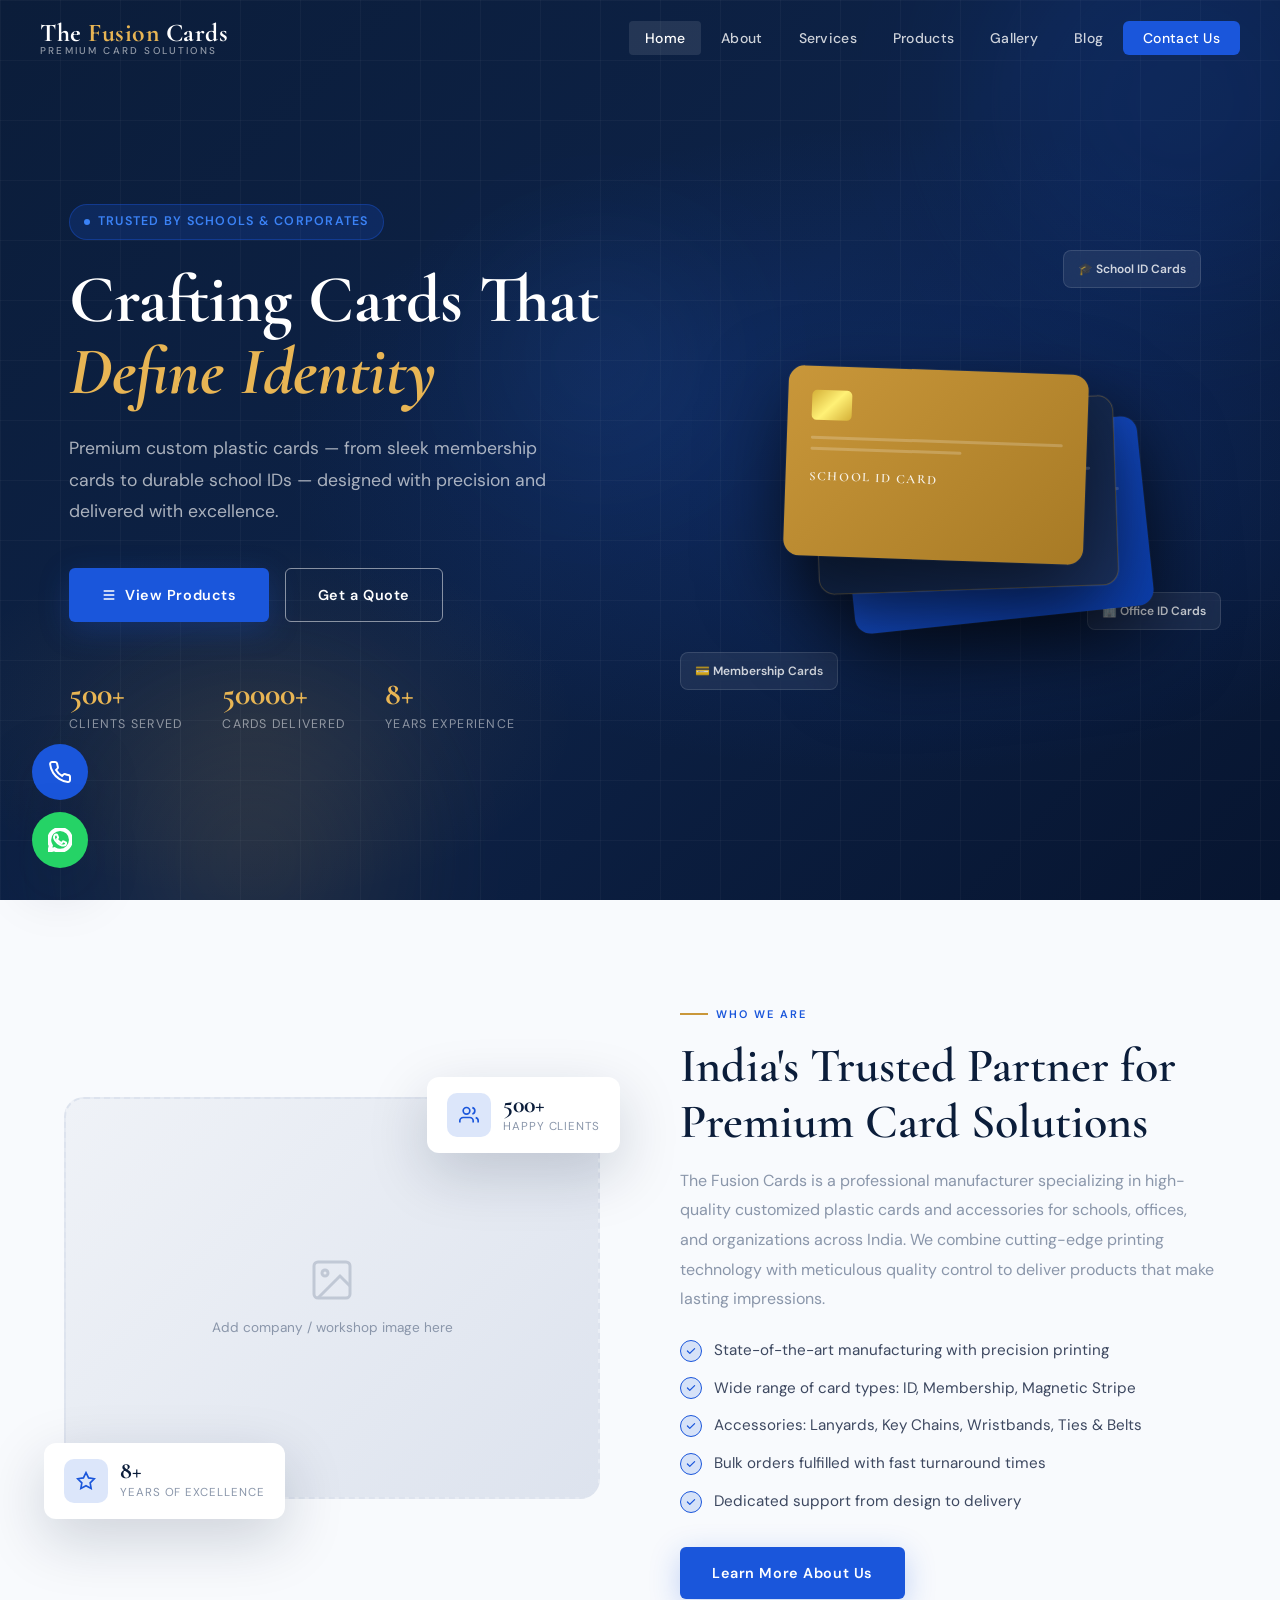
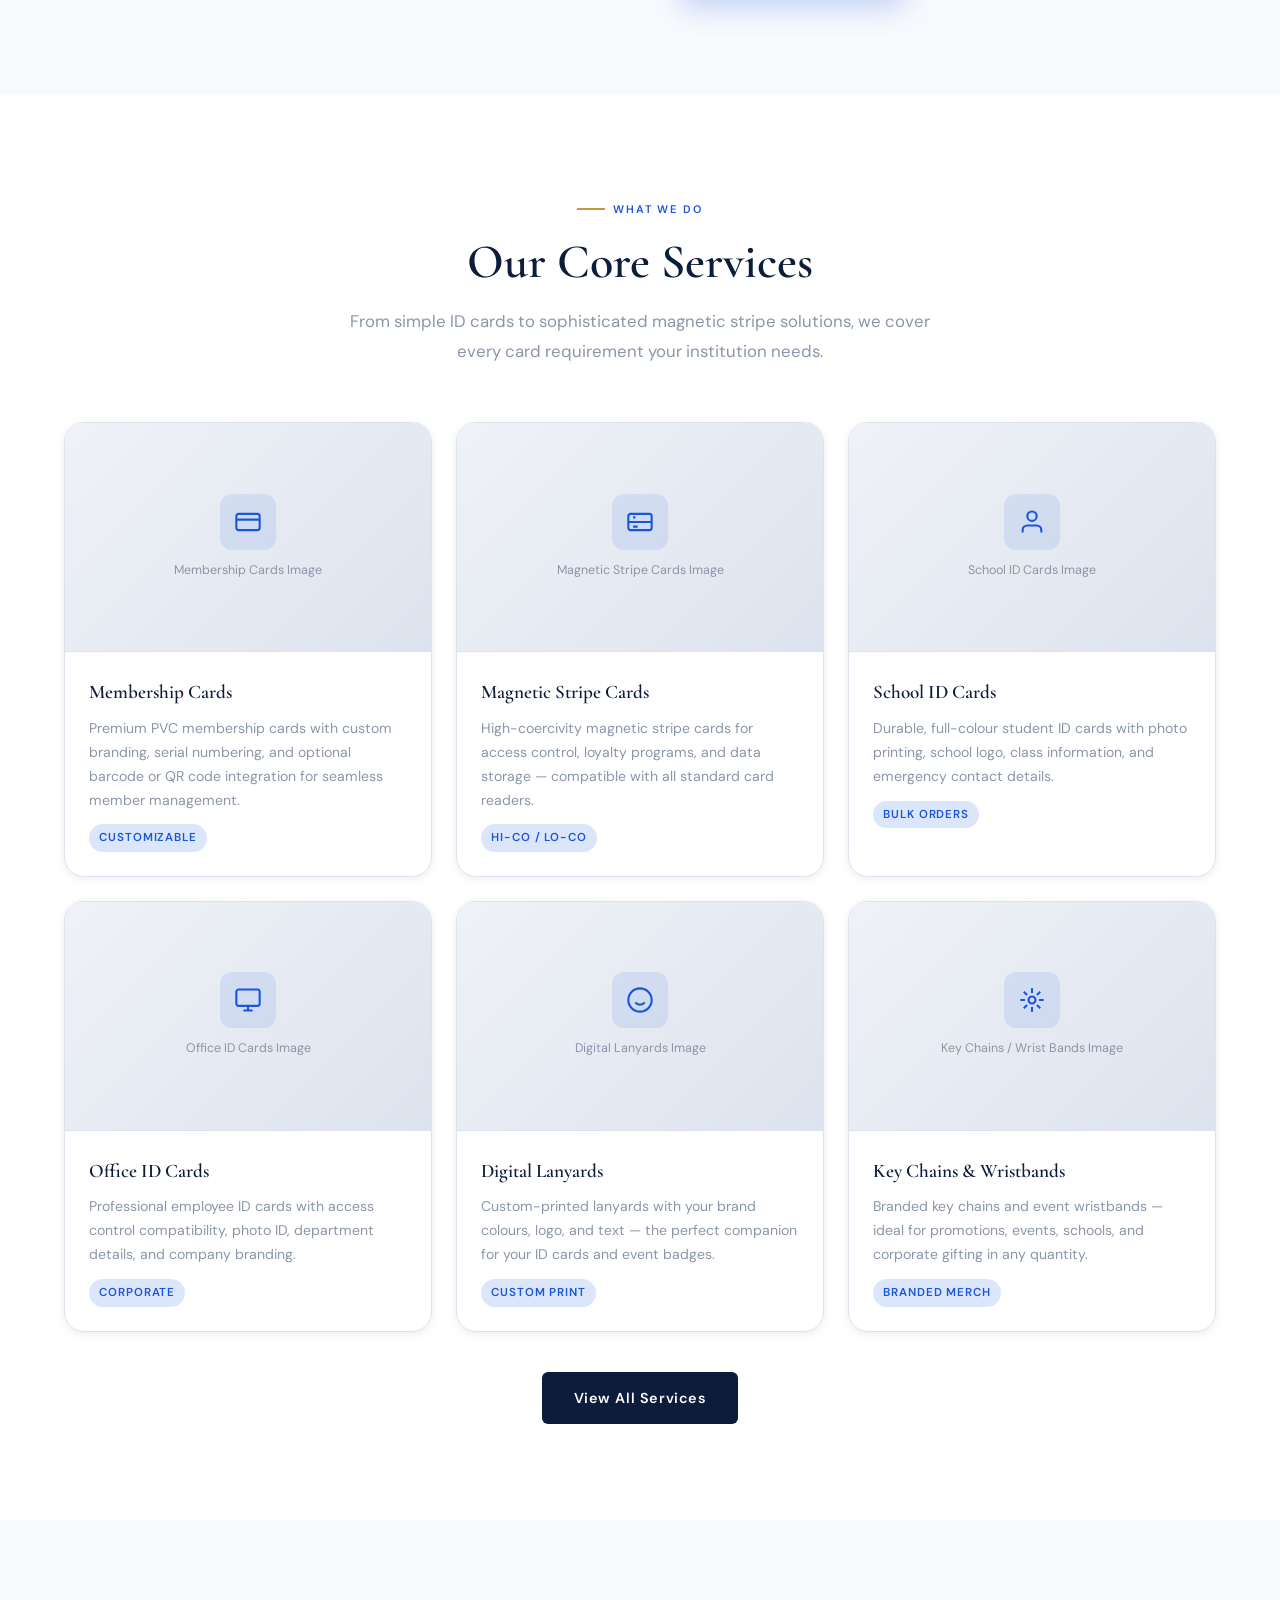
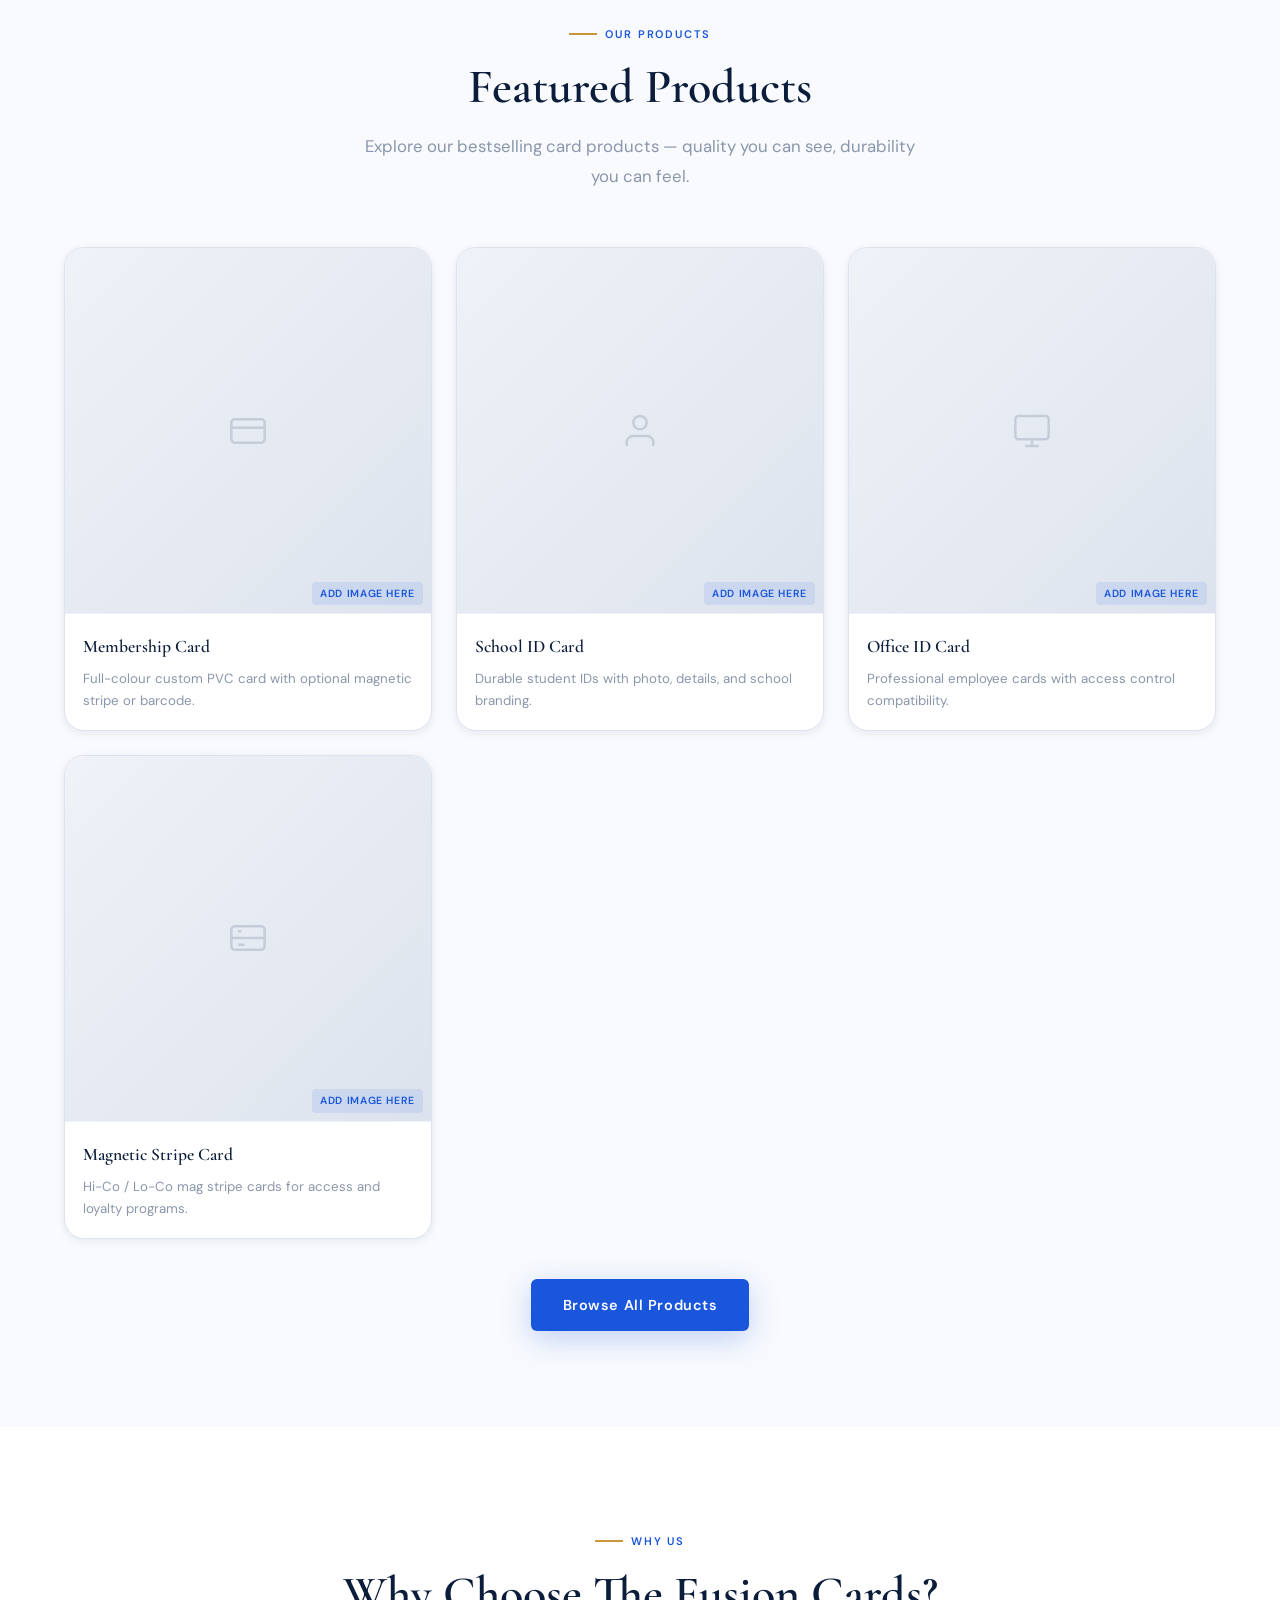
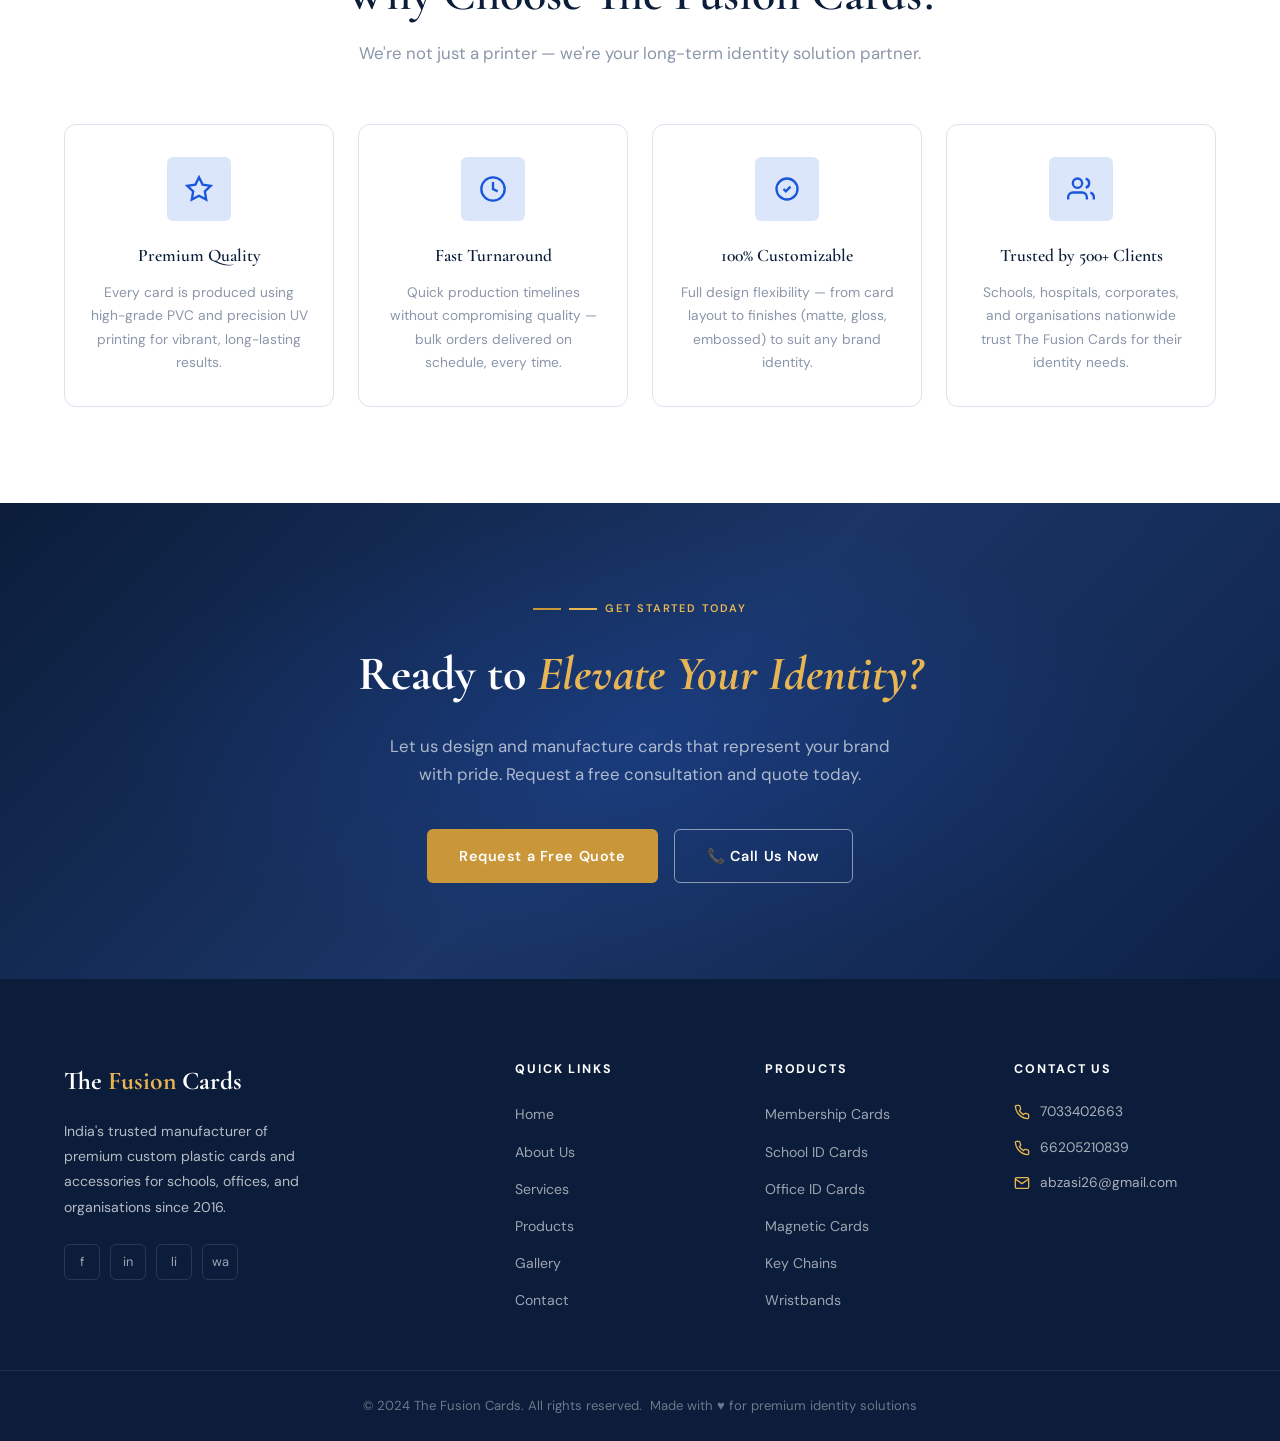
==== Index.html @ c6d1c719 "first commit" ====
<!DOCTYPE html>
<html lang="en">
<head>
  <meta charset="UTF-8" />
  <meta name="viewport" content="width=device-width, initial-scale=1.0" />
  <meta name="description" content="The Fusion Cards — Professional manufacturer of customized plastic cards including Membership Cards, ID Cards, Magnetic Stripe Cards, and more for schools, offices, and organizations." />
  <meta name="keywords" content="Plastic Card Manufacturer, ID Cards, Membership Cards, School ID Cards, Office ID Cards, Magnetic Stripe Cards, Custom Cards" />
  <title>The Fusion Cards | Premium Plastic Card Manufacturer</title>
  <link rel="stylesheet" href="style.css" />
</head>
<body>

  <!-- ── Navigation ── -->
  <nav class="navbar">
    <div class="nav-inner">
      <a href="index.html" class="nav-logo">
        <span class="logo-main">The <span>Fusion</span> Cards</span>
        <span class="logo-sub">Premium Card Solutions</span>
      </a>
      <ul class="nav-links">
        <li><a href="index.html" class="active">Home</a></li>
        <li><a href="about.html">About</a></li>
        <li><a href="services.html">Services</a></li>
        <li><a href="products.html">Products</a></li>
        <li><a href="gallery.html">Gallery</a></li>
        <li><a href="blog.html">Blog</a></li>
        <li><a href="contact.html" class="nav-cta">Contact Us</a></li>
      </ul>
      <button class="hamburger" aria-label="Toggle menu">
        <span></span><span></span><span></span>
      </button>
    </div>
  </nav>

  <!-- Mobile Menu -->
  <div class="mobile-menu">
    <a href="index.html">Home</a>
    <a href="about.html">About Us</a>
    <a href="services.html">Services</a>
    <a href="products.html">Products</a>
    <a href="gallery.html">Gallery</a>
    <a href="blog.html">Blog</a>
    <a href="contact.html" class="btn btn-primary mobile-cta">Contact Us</a>
  </div>

  <!-- ── Hero ── -->
  <section class="hero">
    <div class="hero-bg"></div>
    <div class="hero-grid"></div>
    <div class="hero-shape hero-shape-1"></div>
    <div class="hero-shape hero-shape-2"></div>
    <div class="hero-shape hero-shape-3"></div>

    <div class="hero-content">
      <div class="hero-text">
        <div class="hero-badge">Trusted by Schools & Corporates</div>
        <h1 class="hero-title">
          Crafting Cards That<br>
          <span class="highlight">Define Identity</span>
        </h1>
        <p class="hero-tagline">
          Premium custom plastic cards — from sleek membership cards to durable school IDs — designed with precision and delivered with excellence.
        </p>
        <div class="hero-actions">
          <a href="products.html" class="btn btn-primary">
            <svg width="16" height="16" fill="none" stroke="currentColor" stroke-width="2" viewBox="0 0 24 24"><path d="M4 6h16M4 12h16M4 18h16"/></svg>
            View Products
          </a>
          <a href="contact.html" class="btn btn-outline">Get a Quote</a>
        </div>
        <div class="hero-stats">
          <div class="hero-stat">
            <div class="stat-num"><span data-count="500" data-suffix="+">500+</span></div>
            <div class="stat-label">Clients Served</div>
          </div>
          <div class="hero-stat">
            <div class="stat-num"><span data-count="50000" data-suffix="+">50000+</span></div>
            <div class="stat-label">Cards Delivered</div>
          </div>
          <div class="hero-stat">
            <div class="stat-num"><span data-count="8" data-suffix="+">8+</span></div>
            <div class="stat-label">Years Experience</div>
          </div>
        </div>
      </div>

      <!-- Hero Visual -->
      <div class="hero-visual">
        <div class="card-stack">
          <div class="mock-card mock-card-1">
            <div class="card-chip"></div>
            <div class="card-stripe"></div>
            <div class="card-stripe short"></div>
            <div class="card-name">The Fusion Cards</div>
          </div>
          <div class="mock-card mock-card-2">
            <div class="card-chip"></div>
            <div class="card-stripe"></div>
            <div class="card-stripe short"></div>
            <div class="card-name">Premium Member</div>
          </div>
          <div class="mock-card mock-card-3">
            <div class="card-chip"></div>
            <div class="card-stripe"></div>
            <div class="card-stripe short"></div>
            <div class="card-name">School ID Card</div>
          </div>
        </div>
        <div class="hero-tag hero-tag-1">🎓 School ID Cards</div>
        <div class="hero-tag hero-tag-2">🏢 Office ID Cards</div>
        <div class="hero-tag hero-tag-3">💳 Membership Cards</div>
      </div>
    </div>
  </section>

  <!-- ── About Preview ── -->
  <section class="section about-preview">
    <div class="container">
      <div class="about-preview-grid">
        <div class="about-image-wrap">
          <!-- Replace the div below with an <img> tag when ready -->
          <div class="img-placeholder">
            <svg width="48" height="48" fill="none" stroke="currentColor" stroke-width="1.5" viewBox="0 0 24 24"><rect x="3" y="3" width="18" height="18" rx="2"/><circle cx="8.5" cy="8.5" r="1.5"/><path d="M21 15l-5-5L5 21"/></svg>
            <span>Add company / workshop image here</span>
          </div>
          <div class="about-float-card float-card-1">
            <div class="fc-icon">
              <svg width="20" height="20" fill="none" stroke="currentColor" stroke-width="2" viewBox="0 0 24 24"><path d="M12 2l3.09 6.26L22 9.27l-5 4.87 1.18 6.88L12 17.77l-6.18 3.25L7 14.14 2 9.27l6.91-1.01L12 2z"/></svg>
            </div>
            <div>
              <div class="fc-num">8+</div>
              <div class="fc-label">Years of Excellence</div>
            </div>
          </div>
          <div class="about-float-card float-card-2">
            <div class="fc-icon">
              <svg width="20" height="20" fill="none" stroke="currentColor" stroke-width="2" viewBox="0 0 24 24"><path d="M17 21v-2a4 4 0 00-4-4H5a4 4 0 00-4 4v2"/><circle cx="9" cy="7" r="4"/><path d="M23 21v-2a4 4 0 00-3-3.87M16 3.13a4 4 0 010 7.75"/></svg>
            </div>
            <div>
              <div class="fc-num">500+</div>
              <div class="fc-label">Happy Clients</div>
            </div>
          </div>
        </div>

        <div class="about-text">
          <div class="section-label">Who We Are</div>
          <h2 class="section-title">India's Trusted Partner for<br>Premium Card Solutions</h2>
          <p style="color: var(--text-muted); line-height: 1.85; margin-bottom: 20px;">
            The Fusion Cards is a professional manufacturer specializing in high-quality customized plastic cards and accessories for schools, offices, and organizations across India. We combine cutting-edge printing technology with meticulous quality control to deliver products that make lasting impressions.
          </p>
          <ul class="check-list">
            <li>State-of-the-art manufacturing with precision printing</li>
            <li>Wide range of card types: ID, Membership, Magnetic Stripe</li>
            <li>Accessories: Lanyards, Key Chains, Wristbands, Ties & Belts</li>
            <li>Bulk orders fulfilled with fast turnaround times</li>
            <li>Dedicated support from design to delivery</li>
          </ul>
          <a href="about.html" class="btn btn-primary">Learn More About Us</a>
        </div>
      </div>
    </div>
  </section>

  <!-- ── Services Highlight ── -->
  <section class="section">
    <div class="container">
      <div class="text-center" style="margin-bottom: 0;">
        <div class="section-label">What We Do</div>
        <h2 class="section-title">Our Core Services</h2>
        <p class="section-subtitle">From simple ID cards to sophisticated magnetic stripe solutions, we cover every card requirement your institution needs.</p>
      </div>

      <div class="services-grid">
        <!-- Service 1 -->
        <div class="service-card fade-up">
          <div class="service-card-image">
            <!--
              TO ADD IMAGE: Replace the content inside this div with:
              <img src="your-image.jpg" alt="Membership Cards" style="width:100%; height:100%; object-fit:cover;">
            -->
            <div class="icon-wrap">
              <svg width="28" height="28" fill="none" stroke="currentColor" stroke-width="1.8" viewBox="0 0 24 24"><rect x="2" y="5" width="20" height="14" rx="2"/><path d="M2 10h20"/></svg>
            </div>
            <span>Membership Cards Image</span>
          </div>
          <div class="service-card-body">
            <h3>Membership Cards</h3>
            <p>Premium PVC membership cards with custom branding, serial numbering, and optional barcode or QR code integration for seamless member management.</p>
            <span class="service-tag">Customizable</span>
          </div>
        </div>

        <!-- Service 2 -->
        <div class="service-card fade-up">
          <div class="service-card-image">
            <div class="icon-wrap">
              <svg width="28" height="28" fill="none" stroke="currentColor" stroke-width="1.8" viewBox="0 0 24 24"><rect x="2" y="5" width="20" height="14" rx="2"/><path d="M2 12h20M6 8h2M6 16h4"/></svg>
            </div>
            <span>Magnetic Stripe Cards Image</span>
          </div>
          <div class="service-card-body">
            <h3>Magnetic Stripe Cards</h3>
            <p>High-coercivity magnetic stripe cards for access control, loyalty programs, and data storage — compatible with all standard card readers.</p>
            <span class="service-tag">Hi-Co / Lo-Co</span>
          </div>
        </div>

        <!-- Service 3 -->
        <div class="service-card fade-up">
          <div class="service-card-image">
            <div class="icon-wrap">
              <svg width="28" height="28" fill="none" stroke="currentColor" stroke-width="1.8" viewBox="0 0 24 24"><path d="M20 21v-2a4 4 0 00-4-4H8a4 4 0 00-4 4v2"/><circle cx="12" cy="7" r="4"/></svg>
            </div>
            <span>School ID Cards Image</span>
          </div>
          <div class="service-card-body">
            <h3>School ID Cards</h3>
            <p>Durable, full-colour student ID cards with photo printing, school logo, class information, and emergency contact details.</p>
            <span class="service-tag">Bulk Orders</span>
          </div>
        </div>

        <!-- Service 4 -->
        <div class="service-card fade-up">
          <div class="service-card-image">
            <div class="icon-wrap">
              <svg width="28" height="28" fill="none" stroke="currentColor" stroke-width="1.8" viewBox="0 0 24 24"><rect x="2" y="3" width="20" height="14" rx="2"/><path d="M8 21h8M12 17v4"/></svg>
            </div>
            <span>Office ID Cards Image</span>
          </div>
          <div class="service-card-body">
            <h3>Office ID Cards</h3>
            <p>Professional employee ID cards with access control compatibility, photo ID, department details, and company branding.</p>
            <span class="service-tag">Corporate</span>
          </div>
        </div>

        <!-- Service 5 -->
        <div class="service-card fade-up">
          <div class="service-card-image">
            <div class="icon-wrap">
              <svg width="28" height="28" fill="none" stroke="currentColor" stroke-width="1.8" viewBox="0 0 24 24"><path d="M12 2C6.48 2 2 6.48 2 12s4.48 10 10 10 10-4.48 10-10S17.52 2 12 2zM8 14s1.5 2 4 2 4-2 4-2"/><line x1="9" y1="9" x2="9.01" y2="9"/><line x1="15" y1="9" x2="15.01" y2="9"/></svg>
            </div>
            <span>Digital Lanyards Image</span>
          </div>
          <div class="service-card-body">
            <h3>Digital Lanyards</h3>
            <p>Custom-printed lanyards with your brand colours, logo, and text — the perfect companion for your ID cards and event badges.</p>
            <span class="service-tag">Custom Print</span>
          </div>
        </div>

        <!-- Service 6 -->
        <div class="service-card fade-up">
          <div class="service-card-image">
            <div class="icon-wrap">
              <svg width="28" height="28" fill="none" stroke="currentColor" stroke-width="1.8" viewBox="0 0 24 24"><circle cx="12" cy="12" r="3"/><path d="M12 2v4M12 18v4M4.93 4.93l2.83 2.83M16.24 16.24l2.83 2.83M2 12h4M18 12h4M4.93 19.07l2.83-2.83M16.24 7.76l2.83-2.83"/></svg>
            </div>
            <span>Key Chains / Wrist Bands Image</span>
          </div>
          <div class="service-card-body">
            <h3>Key Chains & Wristbands</h3>
            <p>Branded key chains and event wristbands — ideal for promotions, events, schools, and corporate gifting in any quantity.</p>
            <span class="service-tag">Branded Merch</span>
          </div>
        </div>
      </div>

      <div style="text-align: center; margin-top: 40px;">
        <a href="services.html" class="btn btn-dark">View All Services</a>
      </div>
    </div>
  </section>

  <!-- ── Featured Products ── -->
  <section class="section products-section">
    <div class="container">
      <div class="text-center">
        <div class="section-label">Our Products</div>
        <h2 class="section-title">Featured Products</h2>
        <p class="section-subtitle">Explore our bestselling card products — quality you can see, durability you can feel.</p>
      </div>

      <div class="products-grid">
        <!-- Product 1 -->
        <div class="product-card fade-up">
          <div class="product-card-image">
            <!--
              REPLACE WITH YOUR IMAGE:
              <img src="images/membership-card.jpg" alt="Membership Card" style="width:100%; height:100%; object-fit:cover;">
            -->
            <svg width="40" height="40" fill="none" stroke="currentColor" stroke-width="1.5" viewBox="0 0 24 24" style="opacity:0.35;"><rect x="2" y="5" width="20" height="14" rx="2"/><path d="M2 10h20"/></svg>
          </div>
          <div class="product-card-body">
            <h3>Membership Card</h3>
            <p>Full-colour custom PVC card with optional magnetic stripe or barcode.</p>
          </div>
        </div>

        <!-- Product 2 -->
        <div class="product-card fade-up">
          <div class="product-card-image">
            <svg width="40" height="40" fill="none" stroke="currentColor" stroke-width="1.5" viewBox="0 0 24 24" style="opacity:0.35;"><path d="M20 21v-2a4 4 0 00-4-4H8a4 4 0 00-4 4v2"/><circle cx="12" cy="7" r="4"/></svg>
          </div>
          <div class="product-card-body">
            <h3>School ID Card</h3>
            <p>Durable student IDs with photo, details, and school branding.</p>
          </div>
        </div>

        <!-- Product 3 -->
        <div class="product-card fade-up">
          <div class="product-card-image">
            <svg width="40" height="40" fill="none" stroke="currentColor" stroke-width="1.5" viewBox="0 0 24 24" style="opacity:0.35;"><rect x="2" y="3" width="20" height="14" rx="2"/><path d="M8 21h8M12 17v4"/></svg>
          </div>
          <div class="product-card-body">
            <h3>Office ID Card</h3>
            <p>Professional employee cards with access control compatibility.</p>
          </div>
        </div>

        <!-- Product 4 -->
        <div class="product-card fade-up">
          <div class="product-card-image">
            <svg width="40" height="40" fill="none" stroke="currentColor" stroke-width="1.5" viewBox="0 0 24 24" style="opacity:0.35;"><rect x="2" y="5" width="20" height="14" rx="2"/><path d="M2 12h20M6 8h2M6 16h4"/></svg>
          </div>
          <div class="product-card-body">
            <h3>Magnetic Stripe Card</h3>
            <p>Hi-Co / Lo-Co mag stripe cards for access and loyalty programs.</p>
          </div>
        </div>
      </div>

      <div style="text-align: center; margin-top: 40px;">
        <a href="products.html" class="btn btn-primary">Browse All Products</a>
      </div>
    </div>
  </section>

  <!-- ── Why Choose Us ── -->
  <section class="section">
    <div class="container">
      <div class="text-center">
        <div class="section-label">Why Us</div>
        <h2 class="section-title">Why Choose The Fusion Cards?</h2>
        <p class="section-subtitle">We're not just a printer — we're your long-term identity solution partner.</p>
      </div>

      <div class="why-grid">
        <div class="why-card fade-up">
          <div class="why-icon">
            <svg width="28" height="28" fill="none" stroke="currentColor" stroke-width="2" viewBox="0 0 24 24"><path d="M12 2l3.09 6.26L22 9.27l-5 4.87 1.18 6.88L12 17.77l-6.18 3.25L7 14.14 2 9.27l6.91-1.01L12 2z"/></svg>
          </div>
          <h3>Premium Quality</h3>
          <p>Every card is produced using high-grade PVC and precision UV printing for vibrant, long-lasting results.</p>
        </div>

        <div class="why-card fade-up">
          <div class="why-icon">
            <svg width="28" height="28" fill="none" stroke="currentColor" stroke-width="2" viewBox="0 0 24 24"><circle cx="12" cy="12" r="10"/><polyline points="12 6 12 12 16 14"/></svg>
          </div>
          <h3>Fast Turnaround</h3>
          <p>Quick production timelines without compromising quality — bulk orders delivered on schedule, every time.</p>
        </div>

        <div class="why-card fade-up">
          <div class="why-icon">
            <svg width="28" height="28" fill="none" stroke="currentColor" stroke-width="2" viewBox="0 0 24 24"><path d="M9 12l2 2 4-4m6 2a9 9 0 11-18 0 9 9 0 0118 0z"/></svg>
          </div>
          <h3>100% Customizable</h3>
          <p>Full design flexibility — from card layout to finishes (matte, gloss, embossed) to suit any brand identity.</p>
        </div>

        <div class="why-card fade-up">
          <div class="why-icon">
            <svg width="28" height="28" fill="none" stroke="currentColor" stroke-width="2" viewBox="0 0 24 24"><path d="M17 21v-2a4 4 0 00-4-4H5a4 4 0 00-4 4v2"/><circle cx="9" cy="7" r="4"/><path d="M23 21v-2a4 4 0 00-3-3.87M16 3.13a4 4 0 010 7.75"/></svg>
          </div>
          <h3>Trusted by 500+ Clients</h3>
          <p>Schools, hospitals, corporates, and organisations nationwide trust The Fusion Cards for their identity needs.</p>
        </div>
      </div>
    </div>
  </section>

  <!-- ── CTA Section ── -->
  <div class="cta-section">
    <div class="container">
      <div class="section-label" style="color: var(--gold-light); margin-bottom: 16px; justify-content: center; display: flex; align-items: center; gap: 8px;">
        <span style="width:28px; height:2px; background: var(--gold-light); display:inline-block;"></span>
        Get Started Today
      </div>
      <h2>Ready to <span>Elevate Your Identity?</span></h2>
      <p>Let us design and manufacture cards that represent your brand with pride. Request a free consultation and quote today.</p>
      <div class="cta-actions">
        <a href="contact.html" class="btn btn-gold">Request a Free Quote</a>
        <a href="tel:7033402663" class="btn btn-outline">📞 Call Us Now</a>
      </div>
    </div>
  </div>

  <!-- ── Footer ── -->
  <footer class="footer">
    <div class="container">
      <div class="footer-grid">
        <div class="footer-brand">
          <div class="logo-main">The <span>Fusion</span> Cards</div>
          <p>India's trusted manufacturer of premium custom plastic cards and accessories for schools, offices, and organisations since 2016.</p>
          <div class="footer-social">
            <a href="#" title="Facebook" aria-label="Facebook">f</a>
            <a href="#" title="Instagram" aria-label="Instagram">in</a>
            <a href="#" title="LinkedIn" aria-label="LinkedIn">li</a>
            <a href="#" title="WhatsApp" aria-label="WhatsApp">wa</a>
          </div>
        </div>

        <div class="footer-col">
          <h4>Quick Links</h4>
          <ul>
            <li><a href="index.html">Home</a></li>
            <li><a href="about.html">About Us</a></li>
            <li><a href="services.html">Services</a></li>
            <li><a href="products.html">Products</a></li>
            <li><a href="gallery.html">Gallery</a></li>
            <li><a href="contact.html">Contact</a></li>
          </ul>
        </div>

        <div class="footer-col">
          <h4>Products</h4>
          <ul>
            <li><a href="products.html">Membership Cards</a></li>
            <li><a href="products.html">School ID Cards</a></li>
            <li><a href="products.html">Office ID Cards</a></li>
            <li><a href="products.html">Magnetic Cards</a></li>
            <li><a href="products.html">Key Chains</a></li>
            <li><a href="products.html">Wristbands</a></li>
          </ul>
        </div>

        <div class="footer-col">
          <h4>Contact Us</h4>
          <div class="footer-contact-item">
            <svg width="16" height="16" fill="none" stroke="currentColor" stroke-width="2" viewBox="0 0 24 24"><path d="M22 16.92v3a2 2 0 01-2.18 2 19.79 19.79 0 01-8.63-3.07 19.5 19.5 0 01-6-6A19.79 19.79 0 012.12 4.18 2 2 0 014.11 2h3a2 2 0 012 1.72c.127.96.361 1.903.7 2.81a2 2 0 01-.45 2.11L8.09 9.91a16 16 0 006 6l1.27-1.27a2 2 0 012.11-.45c.907.339 1.85.573 2.81.7A2 2 0 0122 16.92z"/></svg>
            <a href="tel:7033402663">7033402663</a>
          </div>
          <div class="footer-contact-item">
            <svg width="16" height="16" fill="none" stroke="currentColor" stroke-width="2" viewBox="0 0 24 24"><path d="M22 16.92v3a2 2 0 01-2.18 2 19.79 19.79 0 01-8.63-3.07 19.5 19.5 0 01-6-6A19.79 19.79 0 012.12 4.18 2 2 0 014.11 2h3a2 2 0 012 1.72c.127.96.361 1.903.7 2.81a2 2 0 01-.45 2.11L8.09 9.91a16 16 0 006 6l1.27-1.27a2 2 0 012.11-.45c.907.339 1.85.573 2.81.7A2 2 0 0122 16.92z"/></svg>
            <a href="tel:66205210839">66205210839</a>
          </div>
          <div class="footer-contact-item">
            <svg width="16" height="16" fill="none" stroke="currentColor" stroke-width="2" viewBox="0 0 24 24"><path d="M4 4h16c1.1 0 2 .9 2 2v12c0 1.1-.9 2-2 2H4c-1.1 0-2-.9-2-2V6c0-1.1.9-2 2-2z"/><polyline points="22,6 12,13 2,6"/></svg>
            <a href="mailto:abzasi26@gmail.com">abzasi26@gmail.com</a>
          </div>
        </div>
      </div>
    </div>

    <div class="footer-bottom">
      <div class="container" style="display:flex; justify-content:space-between; align-items:center; flex-wrap:wrap; gap:8px;">
        <span>© 2024 The Fusion Cards. All rights reserved.</span>
        <span>Made with ♥ for premium identity solutions</span>
      </div>
    </div>
  </footer>

  <!-- Scroll to Top -->
  <!-- Floating Buttons -->
  <div class="floating-buttons">
    <a href="tel:7033402663" class="floating-btn call" aria-label="Call us">
      <svg width="24" height="24" fill="none" stroke="currentColor" stroke-width="2" viewBox="0 0 24 24"><path d="M22 16.92v3a2 2 0 01-2.18 2 19.79 19.79 0 01-8.63-3.07 19.5 19.5 0 01-6-6 19.79 19.79 0 01-3.07-8.67A2 2 0 014.11 2h3a2 2 0 012 1.72 12.84 12.84 0 00.7 2.81 2 2 0 01-.45 2.11L8.09 9.91a16 16 0 006 6l1.27-1.27a2 2 0 012.11-.45 12.84 12.84 0 002.81.7A2 2 0 0122 16.92z"/></svg>
      <span class="tooltip">Call Us</span>
    </a>
    <a href="https://wa.me/917033402663" target="_blank" class="floating-btn whatsapp" aria-label="WhatsApp">
      <svg width="24" height="24" fill="none" stroke="currentColor" stroke-width="2" viewBox="0 0 24 24"><path d="M17.472 14.382c-.297-.149-1.758-.867-2.03-.967-.273-.099-.471-.148-.67.15-.197.297-.767.966-.94 1.164-.173.199-.347.223-.644.075-.297-.15-1.255-.463-2.39-1.475-.883-.788-1.48-1.761-1.653-2.059-.173-.297-.018-.458.13-.606.134-.133.298-.347.446-.52.149-.174.198-.298.298-.497.099-.198.05-.371-.025-.52-.075-.149-.669-1.612-.916-2.207-.242-.579-.487-.5-.669-.51-.173-.008-.371-.01-.57-.01-.198 0-.52.074-.792.372-.272.297-1.04 1.016-1.04 2.479 0 1.462 1.065 2.875 1.213 3.074.149.198 2.096 3.2 5.077 4.487.709.306 1.262.489 1.694.625.712.227 1.36.195 1.871.118.571-.085 1.758-.719 2.006-1.413.248-.694.248-1.289.173-1.413-.074-.124-.272-.198-.57-.347m-5.421 7.403h-.004a9.87 9.87 0 01-5.031-1.378l-.361-.214-3.741.982.998-3.648-.235-.374a9.86 9.86 0 01-1.51-5.26c.001-5.45 4.436-9.884 9.888-9.884 2.64 0 5.122 1.03 6.988 2.898a9.825 9.825 0 012.893 6.994c-.003 5.45-4.437 9.884-9.885 9.884m8.413-18.297A11.815 11.815 0 0012.05 0C5.495 0 .16 5.335.157 11.892c0 2.096.547 4.142 1.588 5.945L.057 24l6.305-1.654a11.882 11.882 0 005.683 1.448h.005c6.554 0 11.89-5.335 11.893-11.893a11.821 11.821 0 00-3.48-8.413z"/></svg>
      <span class="tooltip">WhatsApp</span>
    </a>
  </div>

  <button class="scroll-top" aria-label="Scroll to top">
    <svg width="18" height="18" fill="none" stroke="currentColor" stroke-width="2.5" viewBox="0 0 24 24"><polyline points="18 15 12 9 6 15"/></svg>
  </button>

  <script src="script.js"></script>
</body>
</html>
---- style.css ----
/* ============================================================
   THE FUSION CARDS — Main Stylesheet
   Author: Generated for The Fusion Cards
   Description: Premium plastic card manufacturer website
   ============================================================ */

/* ── Google Fonts Import ── */
@import url('https://fonts.googleapis.com/css2?family=Cormorant+Garamond:wght@400;500;600;700&family=DM+Sans:wght@300;400;500;600&display=swap');

/* ── CSS Variables ── */
:root {
  --navy:        #0B1D3A;
  --navy-light:  #142850;
  --blue:        #1A56DB;
  --blue-light:  #3B82F6;
  --blue-glow:   rgba(26, 86, 219, 0.15);
  --gold:        #C9973A;
  --gold-light:  #E8B554;
  --white:       #FFFFFF;
  --off-white:   #F8FAFD;
  --gray-100:    #EFF2F7;
  --gray-200:    #DDE3EE;
  --gray-500:    #8A96AA;
  --gray-700:    #3D4860;
  --text-dark:   #0B1D3A;
  --text-body:   #3D4860;
  --text-muted:  #8A96AA;

  --font-display: 'Cormorant Garamond', Georgia, serif;
  --font-body:    'DM Sans', sans-serif;

  --shadow-sm:  0 2px 8px rgba(11,29,58,0.08);
  --shadow-md:  0 8px 30px rgba(11,29,58,0.12);
  --shadow-lg:  0 20px 60px rgba(11,29,58,0.18);
  --shadow-blue: 0 8px 30px rgba(26,86,219,0.25);

  --radius-sm:  6px;
  --radius-md:  12px;
  --radius-lg:  20px;
  --radius-xl:  32px;

  --transition: all 0.3s cubic-bezier(0.4, 0, 0.2, 1);
  --max-w:      1200px;
}

/* ── Reset & Base ── */
*, *::before, *::after { box-sizing: border-box; margin: 0; padding: 0; }

html { scroll-behavior: smooth; font-size: 16px; }

body {
  font-family: var(--font-body);
  color: var(--text-body);
  background: var(--white);
  line-height: 1.7;
  -webkit-font-smoothing: antialiased;
}

img { max-width: 100%; height: auto; display: block; }
a  { text-decoration: none; color: inherit; }
ul { list-style: none; }

/* ── Utilities ── */
.container {
  max-width: var(--max-w);
  margin: 0 auto;
  padding: 0 24px;
}

.section { padding: 96px 0; }
.section-sm { padding: 64px 0; }

.section-label {
  display: inline-flex;
  align-items: center;
  gap: 8px;
  font-family: var(--font-body);
  font-size: 11px;
  font-weight: 600;
  letter-spacing: 0.18em;
  text-transform: uppercase;
  color: var(--blue);
  margin-bottom: 16px;
}
.section-label::before {
  content: '';
  width: 28px; height: 2px;
  background: var(--gold);
  display: inline-block;
}

.section-title {
  font-family: var(--font-display);
  font-size: clamp(2rem, 4vw, 3rem);
  font-weight: 600;
  color: var(--navy);
  line-height: 1.15;
  margin-bottom: 16px;
}

.section-subtitle {
  font-size: 1.05rem;
  color: var(--text-muted);
  max-width: 580px;
  line-height: 1.8;
}

.text-center { text-align: center; }
.text-center .section-subtitle { margin: 0 auto; }
.text-center .section-label { justify-content: center; }

/* ── Buttons ── */
.btn {
  display: inline-flex;
  align-items: center;
  gap: 8px;
  padding: 14px 32px;
  border-radius: 6px;
  font-family: var(--font-body);
  font-size: 0.9rem;
  font-weight: 600;
  letter-spacing: 0.04em;
  cursor: pointer;
  border: none;
  transition: var(--transition);
  text-decoration: none;
}

.btn-primary {
  background: var(--blue);
  color: var(--white);
  box-shadow: var(--shadow-blue);
}
.btn-primary:hover {
  background: #1447B5;
  transform: translateY(-2px);
  box-shadow: 0 12px 40px rgba(26,86,219,0.35);
}

.btn-outline {
  background: transparent;
  color: var(--white);
  border: 1.5px solid rgba(255,255,255,0.5);
}
.btn-outline:hover {
  background: rgba(255,255,255,0.1);
  border-color: var(--white);
  transform: translateY(-2px);
}

.btn-dark {
  background: var(--navy);
  color: var(--white);
}
.btn-dark:hover {
  background: var(--navy-light);
  transform: translateY(-2px);
}

.btn-gold {
  background: var(--gold);
  color: var(--white);
}
.btn-gold:hover {
  background: #B8832A;
  transform: translateY(-2px);
}

/* ── Navigation ── */
.navbar {
  position: fixed;
  top: 0; left: 0; right: 0;
  z-index: 1000;
  padding: 0 24px;
  transition: var(--transition);
}

.navbar.scrolled {
  background: rgba(11, 29, 58, 0.97);
  backdrop-filter: blur(12px);
  box-shadow: 0 2px 20px rgba(0,0,0,0.3);
  padding: 0 24px;
}

.nav-inner {
  max-width: var(--max-w);
  margin: 0 auto;
  display: flex;
  align-items: center;
  justify-content: space-between;
  height: 76px;
}

.nav-logo {
  display: flex;
  flex-direction: column;
  line-height: 1;
}
.nav-logo .logo-main {
  font-family: var(--font-display);
  font-size: 1.6rem;
  font-weight: 700;
  color: var(--white);
  letter-spacing: 0.02em;
}
.nav-logo .logo-main span { color: var(--gold-light); }
.nav-logo .logo-sub {
  font-size: 0.62rem;
  letter-spacing: 0.22em;
  text-transform: uppercase;
  color: rgba(255,255,255,0.55);
  font-weight: 500;
}

.nav-links {
  display: flex;
  align-items: center;
  gap: 4px;
}

.nav-links a {
  padding: 8px 16px;
  font-size: 0.875rem;
  font-weight: 500;
  color: rgba(255,255,255,0.8);
  border-radius: 4px;
  transition: var(--transition);
  letter-spacing: 0.02em;
}
.nav-links a:hover,
.nav-links a.active {
  color: var(--white);
  background: rgba(255,255,255,0.1);
}

.nav-cta {
  background: var(--blue) !important;
  color: var(--white) !important;
  padding: 8px 20px !important;
  border-radius: 6px !important;
}
.nav-cta:hover {
  background: #1447B5 !important;
}

/* Hamburger */
.hamburger {
  display: none;
  flex-direction: column;
  gap: 5px;
  cursor: pointer;
  padding: 8px;
  background: none;
  border: none;
}
.hamburger span {
  display: block;
  width: 24px; height: 2px;
  background: var(--white);
  border-radius: 2px;
  transition: var(--transition);
}
.hamburger.open span:nth-child(1) { transform: translateY(7px) rotate(45deg); }
.hamburger.open span:nth-child(2) { opacity: 0; }
.hamburger.open span:nth-child(3) { transform: translateY(-7px) rotate(-45deg); }

/* Mobile Menu */
.mobile-menu {
  display: none;
  position: fixed;
  top: 76px; left: 0; right: 0; bottom: 0;
  background: var(--navy);
  z-index: 999;
  padding: 32px 24px;
  overflow-y: auto;
}
.mobile-menu.open { display: block; }
.mobile-menu a {
  display: block;
  padding: 16px 0;
  font-size: 1.2rem;
  font-weight: 500;
  color: rgba(255,255,255,0.85);
  border-bottom: 1px solid rgba(255,255,255,0.08);
  transition: var(--transition);
}
.mobile-menu a:hover { color: var(--gold-light); padding-left: 8px; }
.mobile-menu .mobile-cta {
  margin-top: 24px;
  display: block;
}

/* ── Hero Section ── */
.hero {
  position: relative;
  min-height: 100vh;
  display: flex;
  align-items: center;
  background: var(--navy);
  overflow: hidden;
}

.hero-bg {
  position: absolute;
  inset: 0;
  background:
    radial-gradient(ellipse 80% 60% at 70% 50%, rgba(26,86,219,0.2) 0%, transparent 60%),
    radial-gradient(ellipse 50% 40% at 20% 80%, rgba(201,151,58,0.1) 0%, transparent 50%),
    linear-gradient(135deg, #0B1D3A 0%, #0D2247 50%, #071530 100%);
}

/* Animated grid lines */
.hero-grid {
  position: absolute;
  inset: 0;
  background-image:
    linear-gradient(rgba(255,255,255,0.03) 1px, transparent 1px),
    linear-gradient(90deg, rgba(255,255,255,0.03) 1px, transparent 1px);
  background-size: 60px 60px;
}

/* Floating shapes */
.hero-shape {
  position: absolute;
  border-radius: 50%;
  filter: blur(80px);
  opacity: 0.15;
  animation: float 8s ease-in-out infinite;
}
.hero-shape-1 {
  width: 400px; height: 400px;
  background: var(--blue);
  top: -100px; right: -100px;
  animation-delay: 0s;
}
.hero-shape-2 {
  width: 250px; height: 250px;
  background: var(--gold);
  bottom: -80px; left: 10%;
  animation-delay: 3s;
}
.hero-shape-3 {
  width: 180px; height: 180px;
  background: var(--blue-light);
  top: 30%; left: 40%;
  animation-delay: 5s;
}

@keyframes float {
  0%, 100% { transform: translateY(0) scale(1); }
  50%       { transform: translateY(-30px) scale(1.05); }
}

.hero-content {
  position: relative;
  z-index: 2;
  max-width: var(--max-w);
  margin: 0 auto;
  padding: 120px 24px 80px;
  display: grid;
  grid-template-columns: 1fr 1fr;
  gap: 80px;
  align-items: center;
}

.hero-badge {
  display: inline-flex;
  align-items: center;
  gap: 8px;
  background: rgba(26,86,219,0.2);
  border: 1px solid rgba(26,86,219,0.4);
  color: var(--blue-light);
  padding: 6px 14px;
  border-radius: 100px;
  font-size: 0.78rem;
  font-weight: 600;
  letter-spacing: 0.1em;
  text-transform: uppercase;
  margin-bottom: 24px;
}
.hero-badge::before {
  content: '';
  width: 6px; height: 6px;
  background: var(--blue-light);
  border-radius: 50%;
  animation: pulse 2s ease-in-out infinite;
}
@keyframes pulse {
  0%, 100% { opacity: 1; transform: scale(1); }
  50%       { opacity: 0.5; transform: scale(1.4); }
}

.hero-title {
  font-family: var(--font-display);
  font-size: clamp(2.8rem, 5.5vw, 4.2rem);
  font-weight: 700;
  color: var(--white);
  line-height: 1.08;
  margin-bottom: 24px;
}
.hero-title .highlight {
  color: var(--gold-light);
  font-style: italic;
}

.hero-tagline {
  font-size: 1.1rem;
  color: rgba(255,255,255,0.65);
  line-height: 1.8;
  margin-bottom: 40px;
  max-width: 500px;
}

.hero-actions {
  display: flex;
  gap: 16px;
  flex-wrap: wrap;
  margin-bottom: 56px;
}

.hero-stats {
  display: flex;
  gap: 40px;
}
.hero-stat {}
.hero-stat .stat-num {
  font-family: var(--font-display);
  font-size: 2rem;
  font-weight: 700;
  color: var(--white);
  line-height: 1;
}
.hero-stat .stat-num span { color: var(--gold-light); }
.hero-stat .stat-label {
  font-size: 0.78rem;
  color: rgba(255,255,255,0.5);
  text-transform: uppercase;
  letter-spacing: 0.1em;
  margin-top: 4px;
}

/* Hero Visual - Card Mockup */
.hero-visual {
  position: relative;
  display: flex;
  align-items: center;
  justify-content: center;
  height: 480px;
}

.card-stack {
  position: relative;
  width: 320px;
  height: 200px;
}

.mock-card {
  position: absolute;
  width: 300px;
  height: 190px;
  border-radius: 16px;
  padding: 24px;
  box-shadow: 0 30px 80px rgba(0,0,0,0.5), 0 0 0 1px rgba(255,255,255,0.05);
  transition: transform 0.6s cubic-bezier(0.4, 0, 0.2, 1);
}
.mock-card-1 {
  background: linear-gradient(135deg, #1A56DB, #0D40B0);
  top: 60px; left: 60px;
  transform: rotate(-6deg);
  z-index: 1;
}
.mock-card-2 {
  background: linear-gradient(135deg, #0B1D3A, #1A2F5A);
  top: 30px; left: 30px;
  transform: rotate(-2deg);
  z-index: 2;
  border: 1px solid rgba(201,151,58,0.3);
}
.mock-card-3 {
  background: linear-gradient(135deg, #C9973A, #A77A25);
  top: 0; left: 0;
  transform: rotate(2deg);
  z-index: 3;
}
.hero-visual:hover .mock-card-1 { transform: rotate(-10deg) translate(-20px, 20px); }
.hero-visual:hover .mock-card-2 { transform: rotate(-4deg) translate(-5px, 5px); }
.hero-visual:hover .mock-card-3 { transform: rotate(4deg) translate(5px, -5px); }

.card-chip {
  width: 40px; height: 30px;
  background: linear-gradient(135deg, #D4AF37, #FFF176, #D4AF37);
  border-radius: 5px;
  margin-bottom: 16px;
}
.card-stripe {
  height: 3px;
  background: rgba(255,255,255,0.2);
  border-radius: 2px;
  margin-bottom: 8px;
}
.card-stripe.short { width: 60%; }
.card-name {
  font-family: var(--font-display);
  font-size: 0.8rem;
  font-weight: 600;
  color: rgba(255,255,255,0.9);
  letter-spacing: 0.12em;
  text-transform: uppercase;
  margin-top: 16px;
}

/* Floating tags around hero visual */
.hero-tag {
  position: absolute;
  background: rgba(255,255,255,0.07);
  backdrop-filter: blur(12px);
  border: 1px solid rgba(255,255,255,0.12);
  border-radius: 8px;
  padding: 8px 14px;
  font-size: 0.75rem;
  font-weight: 600;
  color: rgba(255,255,255,0.8);
  white-space: nowrap;
  animation: float 6s ease-in-out infinite;
}
.hero-tag-1 { top: 20px; right: 10px; animation-delay: 0s; }
.hero-tag-2 { bottom: 80px; right: -10px; animation-delay: 2s; }
.hero-tag-3 { bottom: 20px; left: 0; animation-delay: 4s; }

/* ── Page Hero (inner pages) ── */
.page-hero {
  background: var(--navy);
  padding: 160px 24px 80px;
  position: relative;
  overflow: hidden;
  text-align: center;
}
.page-hero-bg {
  position: absolute;
  inset: 0;
  background:
    radial-gradient(ellipse 60% 80% at 50% 0%, rgba(26,86,219,0.25) 0%, transparent 60%),
    linear-gradient(180deg, #0B1D3A 0%, #071530 100%);
}
.page-hero-grid {
  position: absolute; inset: 0;
  background-image:
    linear-gradient(rgba(255,255,255,0.025) 1px, transparent 1px),
    linear-gradient(90deg, rgba(255,255,255,0.025) 1px, transparent 1px);
  background-size: 60px 60px;
}
.page-hero-content { position: relative; z-index: 2; }
.page-hero h1 {
  font-family: var(--font-display);
  font-size: clamp(2.4rem, 5vw, 3.5rem);
  font-weight: 700;
  color: var(--white);
  margin-bottom: 16px;
  line-height: 1.1;
}
.page-hero h1 span { color: var(--gold-light); font-style: italic; }
.page-hero p {
  font-size: 1.05rem;
  color: rgba(255,255,255,0.6);
  max-width: 540px;
  margin: 0 auto 24px;
}
.breadcrumb {
  display: inline-flex;
  align-items: center;
  gap: 8px;
  font-size: 0.82rem;
  color: rgba(255,255,255,0.45);
}
.breadcrumb a { color: rgba(255,255,255,0.65); transition: var(--transition); }
.breadcrumb a:hover { color: var(--gold-light); }
.breadcrumb span { color: var(--gold-light); }

/* ── About Preview ── */
.about-preview {
  background: var(--off-white);
}
.about-preview-grid {
  display: grid;
  grid-template-columns: 1fr 1fr;
  gap: 80px;
  align-items: center;
}
.about-image-wrap {
  position: relative;
}
.about-image-wrap .img-placeholder {
  width: 100%;
  aspect-ratio: 4/3;
  background: linear-gradient(135deg, var(--gray-100), var(--gray-200));
  border-radius: var(--radius-lg);
  display: flex;
  flex-direction: column;
  align-items: center;
  justify-content: center;
  color: var(--gray-500);
  font-size: 0.85rem;
  gap: 12px;
  border: 2px dashed var(--gray-200);
  overflow: hidden;
}
.about-image-wrap .img-placeholder svg { opacity: 0.4; }

/* Floating stat cards on image */
.about-float-card {
  position: absolute;
  background: var(--white);
  border-radius: var(--radius-md);
  padding: 16px 20px;
  box-shadow: var(--shadow-lg);
  display: flex;
  align-items: center;
  gap: 12px;
}
.about-float-card .fc-icon {
  width: 44px; height: 44px;
  background: var(--blue-glow);
  border-radius: 10px;
  display: flex;
  align-items: center;
  justify-content: center;
  color: var(--blue);
  flex-shrink: 0;
}
.about-float-card .fc-num {
  font-family: var(--font-display);
  font-size: 1.5rem;
  font-weight: 700;
  color: var(--navy);
  line-height: 1;
}
.about-float-card .fc-label {
  font-size: 0.72rem;
  color: var(--text-muted);
  text-transform: uppercase;
  letter-spacing: 0.08em;
}
.float-card-1 { bottom: -20px; left: -20px; }
.float-card-2 { top: -20px; right: -20px; }

.about-text .btn { margin-top: 32px; }

.check-list {
  margin-top: 24px;
  display: flex;
  flex-direction: column;
  gap: 12px;
}
.check-list li {
  display: flex;
  align-items: center;
  gap: 12px;
  font-size: 0.95rem;
  color: var(--text-body);
}
.check-list li::before {
  content: '';
  width: 22px; height: 22px;
  background: var(--blue-glow);
  border: 1.5px solid var(--blue);
  border-radius: 50%;
  flex-shrink: 0;
  background-image: url("data:image/svg+xml,%3Csvg xmlns='http://www.w3.org/2000/svg' viewBox='0 0 20 20' fill='%231A56DB'%3E%3Cpath fill-rule='evenodd' d='M16.707 5.293a1 1 0 010 1.414l-8 8a1 1 0 01-1.414 0l-4-4a1 1 0 011.414-1.414L8 12.586l7.293-7.293a1 1 0 011.414 0z' clip-rule='evenodd'/%3E%3C/svg%3E");
  background-repeat: no-repeat;
  background-position: center;
  background-size: 12px;
}

/* ── Services Grid ── */
.services-grid {
  display: grid;
  grid-template-columns: repeat(3, 1fr);
  gap: 24px;
  margin-top: 56px;
}

.service-card {
  background: var(--white);
  border-radius: var(--radius-lg);
  overflow: hidden;
  border: 1px solid var(--gray-200);
  box-shadow: var(--shadow-sm);
  transition: var(--transition);
  cursor: default;
}
.service-card:hover {
  transform: translateY(-6px);
  box-shadow: var(--shadow-lg);
  border-color: rgba(26,86,219,0.2);
}

.service-card-image {
  width: 100%;
  aspect-ratio: 16/10;
  background: linear-gradient(135deg, var(--gray-100), var(--gray-200));
  display: flex;
  flex-direction: column;
  align-items: center;
  justify-content: center;
  color: var(--gray-500);
  font-size: 0.78rem;
  gap: 10px;
  border-bottom: 1px solid var(--gray-200);
  position: relative;
  overflow: hidden;
}
/* Use data-img attribute for easy replacement */
.service-card-image[data-img] {
  background-image: attr(data-img url);
  background-size: cover;
  background-position: center;
}
.service-card-image .icon-wrap {
  width: 56px; height: 56px;
  background: rgba(26,86,219,0.1);
  border-radius: 12px;
  display: flex; align-items: center; justify-content: center;
  color: var(--blue);
}

.service-card-body {
  padding: 24px;
}
.service-card-body h3 {
  font-family: var(--font-display);
  font-size: 1.2rem;
  font-weight: 600;
  color: var(--navy);
  margin-bottom: 8px;
}
.service-card-body p {
  font-size: 0.88rem;
  color: var(--text-muted);
  line-height: 1.7;
}
.service-tag {
  display: inline-block;
  margin-top: 12px;
  background: var(--blue-glow);
  color: var(--blue);
  font-size: 0.72rem;
  font-weight: 600;
  letter-spacing: 0.08em;
  text-transform: uppercase;
  padding: 4px 10px;
  border-radius: 100px;
}

/* ── Products Grid ── */
.products-section { background: var(--off-white); }

.products-grid {
  display: grid;
  grid-template-columns: repeat(4, 1fr);
  gap: 24px;
  margin-top: 56px;
}

.product-card {
  background: var(--white);
  border-radius: var(--radius-md);
  overflow: hidden;
  border: 1px solid var(--gray-200);
  box-shadow: var(--shadow-sm);
  transition: var(--transition);
}
.product-card:hover {
  transform: translateY(-4px);
  box-shadow: var(--shadow-md);
}

.product-card-image {
  width: 100%;
  aspect-ratio: 1/1;
  background: linear-gradient(135deg, var(--gray-100), var(--gray-200));
  display: flex;
  flex-direction: column;
  align-items: center;
  justify-content: center;
  color: var(--gray-500);
  font-size: 0.75rem;
  gap: 8px;
  border-bottom: 1px solid var(--gray-100);
  position: relative;
  overflow: hidden;
}
/* Image replacement hint overlay */
.product-card-image::after {
  content: 'Add Image Here';
  position: absolute;
  bottom: 8px; right: 8px;
  background: rgba(26,86,219,0.1);
  color: var(--blue);
  font-size: 0.65rem;
  font-weight: 600;
  padding: 3px 8px;
  border-radius: 4px;
  text-transform: uppercase;
  letter-spacing: 0.06em;
}

.product-card-body {
  padding: 18px;
}
.product-card-body h3 {
  font-family: var(--font-display);
  font-size: 1.1rem;
  font-weight: 600;
  color: var(--navy);
  margin-bottom: 6px;
}
.product-card-body p {
  font-size: 0.83rem;
  color: var(--text-muted);
  line-height: 1.65;
}

/* ── Why Choose Us ── */
.why-grid {
  display: grid;
  grid-template-columns: repeat(4, 1fr);
  gap: 24px;
  margin-top: 56px;
}

.why-card {
  background: var(--white);
  border-radius: var(--radius-md);
  padding: 32px 24px;
  border: 1px solid var(--gray-200);
  text-align: center;
  transition: var(--transition);
  position: relative;
  overflow: hidden;
}
.why-card::before {
  content: '';
  position: absolute;
  bottom: 0; left: 0; right: 0;
  height: 3px;
  background: linear-gradient(90deg, var(--blue), var(--gold));
  transform: scaleX(0);
  transition: var(--transition);
}
.why-card:hover::before { transform: scaleX(1); }
.why-card:hover { box-shadow: var(--shadow-md); transform: translateY(-4px); }

.why-icon {
  width: 64px; height: 64px;
  background: var(--blue-glow);
  border-radius: var(--radius-sm);
  margin: 0 auto 20px;
  display: flex; align-items: center; justify-content: center;
  color: var(--blue);
  transition: var(--transition);
}
.why-card:hover .why-icon {
  background: var(--blue);
  color: var(--white);
  transform: scale(1.1);
}
.why-card h3 {
  font-family: var(--font-display);
  font-size: 1.1rem;
  font-weight: 600;
  color: var(--navy);
  margin-bottom: 10px;
}
.why-card p { font-size: 0.86rem; color: var(--text-muted); line-height: 1.7; }

/* ── CTA Section ── */
.cta-section {
  background: linear-gradient(135deg, #0B1D3A 0%, #1A3566 50%, #0D2247 100%);
  position: relative;
  overflow: hidden;
  text-align: center;
  padding: 96px 24px;
}
.cta-section::before {
  content: '';
  position: absolute;
  inset: 0;
  background:
    radial-gradient(ellipse 70% 80% at 50% 50%, rgba(26,86,219,0.2) 0%, transparent 60%);
}
.cta-section .container { position: relative; z-index: 1; }
.cta-section h2 {
  font-family: var(--font-display);
  font-size: clamp(2rem, 4vw, 3rem);
  font-weight: 700;
  color: var(--white);
  margin-bottom: 16px;
}
.cta-section h2 span { color: var(--gold-light); font-style: italic; }
.cta-section p {
  font-size: 1.05rem;
  color: rgba(255,255,255,0.65);
  max-width: 500px;
  margin: 0 auto 40px;
}
.cta-actions { display: flex; gap: 16px; justify-content: center; flex-wrap: wrap; }

/* ── Gallery ── */
.gallery-grid {
  display: grid;
  grid-template-columns: repeat(3, 1fr);
  gap: 16px;
  margin-top: 56px;
}

.gallery-item {
  position: relative;
  border-radius: var(--radius-md);
  overflow: hidden;
  aspect-ratio: 4/3;
  cursor: pointer;
}
.gallery-item.tall { grid-row: span 2; aspect-ratio: auto; }

.gallery-placeholder {
  width: 100%; height: 100%;
  background: linear-gradient(135deg, var(--gray-100), var(--gray-200));
  display: flex;
  flex-direction: column;
  align-items: center;
  justify-content: center;
  color: var(--gray-500);
  gap: 8px;
  font-size: 0.78rem;
  transition: var(--transition);
}

.gallery-item:hover .gallery-placeholder {
  background: linear-gradient(135deg, var(--gray-200), var(--gray-200));
}

.gallery-overlay {
  position: absolute;
  inset: 0;
  background: linear-gradient(to top, rgba(11,29,58,0.85) 0%, transparent 60%);
  opacity: 0;
  transition: var(--transition);
  display: flex;
  align-items: flex-end;
  padding: 20px;
}
.gallery-item:hover .gallery-overlay { opacity: 1; }
.gallery-overlay span {
  font-size: 0.85rem;
  font-weight: 600;
  color: var(--white);
  letter-spacing: 0.04em;
}

/* Zoom on hover */
.gallery-item .gallery-placeholder img,
.gallery-item img {
  transition: transform 0.5s cubic-bezier(0.4,0,0.2,1);
}
.gallery-item:hover img,
.gallery-item:hover .gallery-placeholder img {
  transform: scale(1.06);
}

/* ── Contact ── */
.contact-grid {
  display: grid;
  grid-template-columns: 1fr 1.6fr;
  gap: 60px;
  align-items: start;
  margin-top: 56px;
}

.contact-info {}
.contact-info h3 {
  font-family: var(--font-display);
  font-size: 1.6rem;
  font-weight: 600;
  color: var(--navy);
  margin-bottom: 16px;
}
.contact-info > p {
  color: var(--text-muted);
  font-size: 0.93rem;
  line-height: 1.8;
  margin-bottom: 32px;
}

.contact-detail {
  display: flex;
  align-items: flex-start;
  gap: 16px;
  margin-bottom: 24px;
}
.contact-detail .cd-icon {
  width: 48px; height: 48px;
  background: var(--blue-glow);
  border-radius: 10px;
  display: flex; align-items: center; justify-content: center;
  color: var(--blue);
  flex-shrink: 0;
}
.contact-detail .cd-text .cd-label {
  font-size: 0.72rem;
  font-weight: 600;
  text-transform: uppercase;
  letter-spacing: 0.1em;
  color: var(--text-muted);
  margin-bottom: 4px;
}
.contact-detail .cd-text a,
.contact-detail .cd-text span {
  font-size: 0.95rem;
  color: var(--text-dark);
  font-weight: 500;
  transition: var(--transition);
  display: block;
}
.contact-detail .cd-text a:hover { color: var(--blue); }

.map-placeholder {
  margin-top: 32px;
  height: 200px;
  background: linear-gradient(135deg, var(--gray-100), var(--gray-200));
  border-radius: var(--radius-md);
  border: 2px dashed var(--gray-200);
  display: flex; flex-direction: column;
  align-items: center; justify-content: center;
  color: var(--gray-500);
  font-size: 0.82rem;
  gap: 8px;
}

/* Contact Form */
.contact-form-wrap {
  background: var(--white);
  border-radius: var(--radius-lg);
  padding: 48px;
  border: 1px solid var(--gray-200);
  box-shadow: var(--shadow-md);
}
.contact-form-wrap h3 {
  font-family: var(--font-display);
  font-size: 1.6rem;
  font-weight: 600;
  color: var(--navy);
  margin-bottom: 8px;
}
.contact-form-wrap > p {
  color: var(--text-muted);
  font-size: 0.9rem;
  margin-bottom: 32px;
}

.form-row {
  display: grid;
  grid-template-columns: 1fr 1fr;
  gap: 20px;
}

.form-group {
  display: flex;
  flex-direction: column;
  gap: 6px;
  margin-bottom: 20px;
}
.form-group label {
  font-size: 0.82rem;
  font-weight: 600;
  color: var(--text-dark);
  letter-spacing: 0.03em;
}
.form-group input,
.form-group textarea,
.form-group select {
  padding: 12px 16px;
  border: 1.5px solid var(--gray-200);
  border-radius: var(--radius-sm);
  font-family: var(--font-body);
  font-size: 0.93rem;
  color: var(--text-dark);
  background: var(--white);
  transition: var(--transition);
  outline: none;
  width: 100%;
}
.form-group input:focus,
.form-group textarea:focus,
.form-group select:focus {
  border-color: var(--blue);
  box-shadow: 0 0 0 3px var(--blue-glow);
}
.form-group textarea { resize: vertical; min-height: 120px; }
.form-group .error-msg {
  font-size: 0.75rem;
  color: #E53E3E;
  display: none;
}
.form-group.has-error input,
.form-group.has-error textarea {
  border-color: #E53E3E;
  box-shadow: 0 0 0 3px rgba(229,62,62,0.1);
}
.form-group.has-error .error-msg { display: block; }

.form-success {
  display: none;
  background: rgba(16,185,129,0.08);
  border: 1px solid rgba(16,185,129,0.3);
  color: #065F46;
  border-radius: var(--radius-sm);
  padding: 14px 18px;
  font-size: 0.9rem;
  font-weight: 500;
  margin-top: 16px;
  text-align: center;
}
.form-success.show { display: block; }

/* ── About Page Specific ── */
.mission-vision-grid {
  display: grid;
  grid-template-columns: 1fr 1fr;
  gap: 24px;
  margin-top: 56px;
}
.mv-card {
  background: var(--white);
  border-radius: var(--radius-lg);
  padding: 40px;
  border: 1px solid var(--gray-200);
  box-shadow: var(--shadow-sm);
  position: relative;
  overflow: hidden;
}
.mv-card::before {
  content: '';
  position: absolute;
  top: 0; left: 0;
  width: 4px; height: 100%;
  background: linear-gradient(to bottom, var(--blue), var(--gold));
}
.mv-card .mv-label {
  font-size: 0.75rem;
  font-weight: 700;
  letter-spacing: 0.18em;
  text-transform: uppercase;
  color: var(--blue);
  margin-bottom: 16px;
}
.mv-card h3 {
  font-family: var(--font-display);
  font-size: 1.6rem;
  font-weight: 600;
  color: var(--navy);
  margin-bottom: 16px;
}
.mv-card p { color: var(--text-muted); line-height: 1.8; font-size: 0.95rem; }

.strength-grid {
  display: grid;
  grid-template-columns: repeat(3, 1fr);
  gap: 24px;
  margin-top: 56px;
}
.strength-item {
  display: flex;
  flex-direction: column;
  align-items: flex-start;
  gap: 12px;
}
.strength-num {
  font-family: var(--font-display);
  font-size: 3rem;
  font-weight: 700;
  color: var(--gray-200);
  line-height: 1;
}
.strength-item h4 {
  font-family: var(--font-display);
  font-size: 1.1rem;
  font-weight: 600;
  color: var(--navy);
  margin-bottom: 4px;
}
.strength-item p { font-size: 0.86rem; color: var(--text-muted); line-height: 1.7; }

/* Team / Leadership placeholder */
.team-grid {
  display: grid;
  grid-template-columns: repeat(3, 1fr);
  gap: 32px;
  margin-top: 56px;
}
.team-card {
  text-align: center;
}
.team-avatar {
  width: 100px; height: 100px;
  border-radius: 50%;
  background: linear-gradient(135deg, var(--gray-100), var(--gray-200));
  margin: 0 auto 16px;
  display: flex; align-items: center; justify-content: center;
  color: var(--gray-500);
  font-size: 0.72rem;
  border: 3px solid var(--gray-200);
  overflow: hidden;
}
.team-card h4 {
  font-family: var(--font-display);
  font-size: 1.1rem; font-weight: 600;
  color: var(--navy); margin-bottom: 4px;
}
.team-card span { font-size: 0.82rem; color: var(--text-muted); }

/* ── Footer ── */
.footer {
  background: var(--navy);
  color: rgba(255,255,255,0.7);
  padding: 80px 0 0;
}

.footer-grid {
  display: grid;
  grid-template-columns: 2fr 1fr 1fr 1fr;
  gap: 48px;
  padding-bottom: 56px;
}

.footer-brand .logo-main {
  font-family: var(--font-display);
  font-size: 1.6rem;
  font-weight: 700;
  color: var(--white);
}
.footer-brand .logo-main span { color: var(--gold-light); }
.footer-brand p {
  margin-top: 16px;
  font-size: 0.88rem;
  line-height: 1.8;
  max-width: 260px;
}
.footer-social {
  display: flex;
  gap: 10px;
  margin-top: 24px;
}
.footer-social a {
  width: 36px; height: 36px;
  border-radius: 6px;
  border: 1px solid rgba(255,255,255,0.12);
  display: flex; align-items: center; justify-content: center;
  color: rgba(255,255,255,0.6);
  font-size: 0.8rem;
  transition: var(--transition);
}
.footer-social a:hover {
  background: var(--blue);
  border-color: var(--blue);
  color: var(--white);
}

.footer-col h4 {
  font-size: 0.78rem;
  font-weight: 700;
  letter-spacing: 0.15em;
  text-transform: uppercase;
  color: var(--white);
  margin-bottom: 20px;
}
.footer-col ul { display: flex; flex-direction: column; gap: 10px; }
.footer-col ul li a {
  font-size: 0.88rem;
  color: rgba(255,255,255,0.6);
  transition: var(--transition);
}
.footer-col ul li a:hover { color: var(--gold-light); padding-left: 4px; }

.footer-contact-item {
  display: flex;
  align-items: center;
  gap: 10px;
  font-size: 0.86rem;
  margin-bottom: 12px;
  color: rgba(255,255,255,0.65);
}
.footer-contact-item svg { color: var(--gold-light); flex-shrink: 0; }
.footer-contact-item a { color: rgba(255,255,255,0.65); transition: var(--transition); }
.footer-contact-item a:hover { color: var(--white); }

.footer-bottom {
  border-top: 1px solid rgba(255,255,255,0.08);
  padding: 24px 0;
  display: flex;
  align-items: center;
  justify-content: space-between;
  font-size: 0.82rem;
  color: rgba(255,255,255,0.4);
}
.footer-bottom a { color: rgba(255,255,255,0.55); }
.footer-bottom a:hover { color: var(--gold-light); }

/* ── Scroll-to-top ── */
.scroll-top {
  position: fixed;
  bottom: 32px;
  right: 32px;
  width: 44px; height: 44px;
  background: var(--blue);
  color: var(--white);
  border-radius: 8px;
  border: none;
  cursor: pointer;
  display: flex; align-items: center; justify-content: center;
  box-shadow: var(--shadow-blue);
  opacity: 0;
  transform: translateY(16px);
  transition: var(--transition);
  z-index: 100;
}
.scroll-top.show { opacity: 1; transform: translateY(0); }
.scroll-top:hover { background: #1447B5; transform: translateY(-2px); }

/* ── Floating WhatsApp & Call Buttons ── */
.floating-buttons {
  position: fixed;
  bottom: 32px;
  left: 32px;
  display: flex;
  flex-direction: column;
  gap: 12px;
  z-index: 100;
}

.floating-btn {
  width: 56px;
  height: 56px;
  border-radius: 50%;
  display: flex;
  align-items: center;
  justify-content: center;
  text-decoration: none;
  box-shadow: var(--shadow-lg);
  transition: var(--transition);
  position: relative;
}

.floating-btn:hover {
  transform: scale(1.1);
}

.floating-btn.whatsapp {
  background: #25D366;
  color: white;
}

.floating-btn.whatsapp:hover {
  background: #128C7E;
}

.floating-btn.call {
  background: var(--blue);
  color: white;
}

.floating-btn.call:hover {
  background: #1447B5;
}

.floating-btn .tooltip {
  position: absolute;
  left: 100%;
  top: 50%;
  transform: translateY(-50%);
  background: var(--navy);
  color: white;
  padding: 8px 16px;
  border-radius: 6px;
  font-size: 0.85rem;
  font-weight: 500;
  white-space: nowrap;
  margin-left: 12px;
  opacity: 0;
  visibility: hidden;
  transition: var(--transition);
}

.floating-btn:hover .tooltip {
  opacity: 1;
  visibility: visible;
  margin-left: 8px;
}

.floating-btn .tooltip::before {
  content: '';
  position: absolute;
  right: 100%;
  top: 50%;
  transform: translateY(-50%);
  border: 6px solid transparent;
  border-right-color: var(--navy);
}

/* ── Animations ── */
.fade-up {
  opacity: 0;
  transform: translateY(30px);
  transition: opacity 0.6s ease, transform 0.6s ease;
}
.fade-up.visible {
  opacity: 1;
  transform: translateY(0);
}

/* ── Responsive ── */
@media (max-width: 1024px) {
  .services-grid { grid-template-columns: repeat(2, 1fr); }
  .products-grid { grid-template-columns: repeat(2, 1fr); }
  .why-grid { grid-template-columns: repeat(2, 1fr); }
  .footer-grid { grid-template-columns: 1fr 1fr; gap: 32px; }
  .hero-content { grid-template-columns: 1fr; text-align: center; }
  .hero-tagline { margin-left: auto; margin-right: auto; }
  .hero-actions { justify-content: center; }
  .hero-stats { justify-content: center; }
  .hero-visual { display: none; }
  .about-preview-grid { grid-template-columns: 1fr; gap: 48px; }
  .about-image-wrap { display: none; }
}

@media (max-width: 768px) {
  .nav-links { display: none; }
  .hamburger { display: flex; }
  .section { padding: 64px 0; }
  .services-grid { grid-template-columns: 1fr; }
  .products-grid { grid-template-columns: repeat(2, 1fr); }
  .why-grid { grid-template-columns: 1fr 1fr; }
  .gallery-grid { grid-template-columns: 1fr 1fr; }
  .gallery-item.tall { grid-row: span 1; }
  .contact-grid { grid-template-columns: 1fr; }
  .contact-form-wrap { padding: 32px 24px; }
  .form-row { grid-template-columns: 1fr; }
  .footer-grid { grid-template-columns: 1fr; gap: 32px; }
  .footer-bottom { flex-direction: column; gap: 8px; text-align: center; }
  .mission-vision-grid { grid-template-columns: 1fr; }
  .strength-grid { grid-template-columns: 1fr; }
  .team-grid { grid-template-columns: 1fr 1fr; }
}

@media (max-width: 480px) {
  .products-grid { grid-template-columns: 1fr; }
  .why-grid { grid-template-columns: 1fr; }
  .gallery-grid { grid-template-columns: 1fr; }
  .hero-stats { flex-direction: column; gap: 20px; align-items: center; }
  .team-grid { grid-template-columns: 1fr; }
  .cta-actions { flex-direction: column; align-items: center; }
}

/* ── Services Page ── */
.services-grid {
  display: grid;
  grid-template-columns: repeat(3, 1fr);
  gap: 24px;
}

.service-card {
  background: var(--white);
  border-radius: var(--radius-lg);
  overflow: hidden;
  border: 1px solid var(--gray-200);
  box-shadow: var(--shadow-sm);
  transition: var(--transition);
}

.service-card:hover {
  transform: translateY(-6px);
  box-shadow: var(--shadow-lg);
  border-color: rgba(26,86,219,0.2);
}

.service-img {
  width: 100%;
  aspect-ratio: 16/10;
  background: linear-gradient(135deg, var(--gray-100), var(--gray-200));
  display: flex;
  flex-direction: column;
  align-items: center;
  justify-content: center;
  color: var(--gray-500);
  font-size: 0.78rem;
  gap: 10px;
  border-bottom: 1px solid var(--gray-200);
}

.service-content {
  padding: 24px;
}

.service-icon {
  width: 48px; height: 48px;
  background: var(--blue-glow);
  border-radius: 12px;
  display: flex;
  align-items: center;
  justify-content: center;
  color: var(--blue);
  margin-bottom: 16px;
}

.service-content h3 {
  font-family: var(--font-display);
  font-size: 1.25rem;
  font-weight: 600;
  color: var(--navy);
  margin-bottom: 12px;
}

.service-content p {
  font-size: 0.9rem;
  color: var(--text-muted);
  line-height: 1.7;
  margin-bottom: 16px;
}

.service-features {
  display: flex;
  flex-direction: column;
  gap: 8px;
}

.service-features li {
  font-size: 0.82rem;
  color: var(--text-body);
  padding-left: 20px;
  position: relative;
}

.service-features li::before {
  content: '✓';
  position: absolute;
  left: 0;
  color: var(--blue);
  font-weight: 600;
}

/* Advantage Grid */
.advantage-grid {
  display: grid;
  grid-template-columns: repeat(4, 1fr);
  gap: 24px;
  margin-top: 56px;
}

.advantage-item {
  background: var(--white);
  border-radius: var(--radius-md);
  padding: 32px 24px;
  border: 1px solid var(--gray-200);
  text-align: center;
  transition: var(--transition);
}

.advantage-item:hover {
  transform: translateY(-4px);
  box-shadow: var(--shadow-md);
}

.advantage-num {
  font-family: var(--font-display);
  font-size: 2.5rem;
  font-weight: 700;
  color: var(--gold-light);
  margin-bottom: 12px;
}

.advantage-item h4 {
  font-family: var(--font-display);
  font-size: 1.1rem;
  font-weight: 600;
  color: var(--navy);
  margin-bottom: 8px;
}

.advantage-item p {
  font-size: 0.85rem;
  color: var(--text-muted);
  line-height: 1.6;
}

/* ── Products Page ── */
.products-grid {
  display: grid;
  grid-template-columns: repeat(3, 1fr);
  gap: 24px;
}

.product-card {
  background: var(--white);
  border-radius: var(--radius-lg);
  overflow: hidden;
  border: 1px solid var(--gray-200);
  box-shadow: var(--shadow-sm);
  transition: var(--transition);
}

.product-card:hover {
  transform: translateY(-6px);
  box-shadow: var(--shadow-lg);
  border-color: rgba(26,86,219,0.2);
}

.product-img {
  width: 100%;
  aspect-ratio: 4/3;
  background: linear-gradient(135deg, var(--gray-100), var(--gray-200));
  display: flex;
  flex-direction: column;
  align-items: center;
  justify-content: center;
  color: var(--gray-500);
  font-size: 0.78rem;
  gap: 8px;
  border-bottom: 1px solid var(--gray-200);
}

.product-info {
  padding: 24px;
}

.product-info h3 {
  font-family: var(--font-display);
  font-size: 1.15rem;
  font-weight: 600;
  color: var(--navy);
  margin-bottom: 10px;
}

.product-info p {
  font-size: 0.88rem;
  color: var(--text-muted);
  line-height: 1.7;
  margin-bottom: 16px;
}

.product-link {
  display: inline-flex;
  align-items: center;
  gap: 6px;
  font-size: 0.85rem;
  font-weight: 600;
  color: var(--blue);
  transition: var(--transition);
}

.product-link:hover {
  gap: 10px;
  color: var(--navy);
}

/* Features Banner */
.features-banner {
  background: var(--navy);
  padding: 48px 0;
}

.features-grid {
  display: grid;
  grid-template-columns: repeat(4, 1fr);
  gap: 32px;
}

.feature-item {
  display: flex;
  align-items: center;
  gap: 16px;
}

.feature-icon {
  width: 56px; height: 56px;
  background: rgba(255,255,255,0.1);
  border-radius: 12px;
  display: flex;
  align-items: center;
  justify-content: center;
  color: var(--gold-light);
  flex-shrink: 0;
}

.feature-item h4 {
  font-family: var(--font-display);
  font-size: 1rem;
  font-weight: 600;
  color: var(--white);
  margin-bottom: 4px;
}

.feature-item p {
  font-size: 0.82rem;
  color: rgba(255,255,255,0.5);
}

/* ── Gallery Page ── */
.gallery-filters {
  display: flex;
  justify-content: center;
  gap: 12px;
  margin-bottom: 48px;
  flex-wrap: wrap;
}

.filter-btn {
  padding: 10px 24px;
  background: transparent;
  border: 1px solid var(--gray-200);
  border-radius: 100px;
  font-family: var(--font-body);
  font-size: 0.85rem;
  font-weight: 500;
  color: var(--text-muted);
  cursor: pointer;
  transition: var(--transition);
}

.filter-btn:hover,
.filter-btn.active {
  background: var(--blue);
  border-color: var(--blue);
  color: var(--white);
}

.gallery-grid {
  display: grid;
  grid-template-columns: repeat(4, 1fr);
  gap: 16px;
}

.gallery-item {
  position: relative;
  border-radius: var(--radius-md);
  overflow: hidden;
  aspect-ratio: 1/1;
  cursor: pointer;
}

.gallery-img {
  width: 100%;
  height: 100%;
  background: linear-gradient(135deg, var(--gray-100), var(--gray-200));
  display: flex;
  flex-direction: column;
  align-items: center;
  justify-content: center;
  color: var(--gray-500);
  font-size: 0.75rem;
  gap: 8px;
}

.gallery-item:hover .gallery-img {
  transform: scale(1.05);
}

.gallery-overlay {
  position: absolute;
  inset: 0;
  background: linear-gradient(to top, rgba(11,29,58,0.9) 0%, transparent 60%);
  opacity: 0;
  transition: var(--transition);
  display: flex;
  align-items: flex-end;
  padding: 20px;
}

.gallery-item:hover .gallery-overlay {
  opacity: 1;
}

.gallery-overlay h4 {
  font-family: var(--font-display);
  font-size: 1rem;
  font-weight: 600;
  color: var(--white);
  margin-bottom: 4px;
}

.gallery-overlay p {
  font-size: 0.8rem;
  color: rgba(255,255,255,0.7);
}

/* ── Contact Page ── */
.contact-grid {
  display: grid;
  grid-template-columns: 1.2fr 1fr;
  gap: 48px;
  align-items: start;
}

.contact-form-wrap .contact-subtitle {
  color: var(--text-muted);
  font-size: 0.95rem;
  margin-bottom: 32px;
}

.contact-info-wrap {
  display: flex;
  flex-direction: column;
  gap: 24px;
}

.contact-info-card {
  background: var(--white);
  border-radius: var(--radius-lg);
  padding: 32px;
  border: 1px solid var(--gray-200);
  box-shadow: var(--shadow-sm);
}

.contact-info-card h3 {
  font-family: var(--font-display);
  font-size: 1.4rem;
  font-weight: 600;
  color: var(--navy);
  margin-bottom: 8px;
}

.contact-info-desc {
  font-size: 0.9rem;
  color: var(--text-muted);
  margin-bottom: 24px;
}

.contact-methods {
  display: flex;
  flex-direction: column;
  gap: 24px;
}

.contact-method {
  display: flex;
  gap: 16px;
}

.method-icon {
  width: 48px; height: 48px;
  background: var(--blue-glow);
  border-radius: 12px;
  display: flex;
  align-items: center;
  justify-content: center;
  color: var(--blue);
  flex-shrink: 0;
}

.method-details h4 {
  font-size: 0.9rem;
  font-weight: 600;
  color: var(--navy);
  margin-bottom: 6px;
}

.method-details a,
.method-details p {
  font-size: 0.9rem;
  color: var(--text-body);
  display: block;
  margin-bottom: 2px;
}

.method-details a:hover {
  color: var(--blue);
}

.click-to-call {
  font-size: 0.75rem;
  color: var(--blue);
  font-weight: 500;
}

.map-placeholder {
  height: 200px;
  background: linear-gradient(135deg, var(--gray-100), var(--gray-200));
  border-radius: var(--radius-lg);
  border: 2px dashed var(--gray-200);
  display: flex;
  flex-direction: column;
  align-items: center;
  justify-content: center;
  color: var(--gray-500);
  font-size: 0.82rem;
  gap: 8px;
}

.map-inner p {
  font-size: 0.8rem;
  color: var(--text-muted);
}

/* Form Success */
.form-success {
  display: none;
  text-align: center;
  padding: 48px 24px;
}

.form-success.show {
  display: block;
}

.success-icon {
  width: 80px; height: 80px;
  background: rgba(16,185,129,0.1);
  border-radius: 50%;
  display: flex;
  align-items: center;
  justify-content: center;
  color: #10B981;
  margin: 0 auto 24px;
}

.form-success h3 {
  font-family: var(--font-display);
  font-size: 1.4rem;
  font-weight: 600;
  color: var(--navy);
  margin-bottom: 8px;
}

.form-success p {
  color: var(--text-muted);
  margin-bottom: 24px;
}

/* FAQ Grid */
.faq-grid {
  display: grid;
  grid-template-columns: repeat(2, 1fr);
  gap: 24px;
  margin-top: 56px;
}

.faq-item {
  background: var(--white);
  border-radius: var(--radius-md);
  padding: 24px;
  border: 1px solid var(--gray-200);
}

.faq-item h4 {
  font-family: var(--font-display);
  font-size: 1.05rem;
  font-weight: 600;
  color: var(--navy);
  margin-bottom: 10px;
}

.faq-item p {
  font-size: 0.88rem;
  color: var(--text-muted);
  line-height: 1.7;
}

/* ── Blog Page ── */
.blog-grid {
  display: grid;
  grid-template-columns: repeat(3, 1fr);
  gap: 24px;
  margin-top: 56px;
}

.blog-card {
  background: var(--white);
  border-radius: var(--radius-lg);
  overflow: hidden;
  border: 1px solid var(--gray-200);
  box-shadow: var(--shadow-sm);
  transition: var(--transition);
}

.blog-card:hover {
  transform: translateY(-6px);
  box-shadow: var(--shadow-lg);
  border-color: rgba(26,86,219,0.2);
}

.blog-img {
  width: 100%;
  aspect-ratio: 16/9;
  background: linear-gradient(135deg, var(--gray-100), var(--gray-200));
  display: flex;
  flex-direction: column;
  align-items: center;
  justify-content: center;
  color: var(--gray-500);
  font-size: 0.78rem;
  gap: 8px;
  position: relative;
  overflow: hidden;
}

.blog-category {
  position: absolute;
  top: 16px;
  left: 16px;
  background: var(--blue);
  color: var(--white);
  font-size: 0.7rem;
  font-weight: 600;
  letter-spacing: 0.08em;
  text-transform: uppercase;
  padding: 6px 12px;
  border-radius: 100px;
}

.blog-content {
  padding: 24px;
}

.blog-date {
  font-size: 0.78rem;
  color: var(--text-muted);
  margin-bottom: 8px;
}

.blog-content h3 {
  font-family: var(--font-display);
  font-size: 1.15rem;
  font-weight: 600;
  color: var(--navy);
  margin-bottom: 12px;
  line-height: 1.4;
}

.blog-content p {
  font-size: 0.88rem;
  color: var(--text-muted);
  line-height: 1.7;
  margin-bottom: 16px;
}

.blog-link {
  display: inline-flex;
  align-items: center;
  gap: 6px;
  font-size: 0.85rem;
  font-weight: 600;
  color: var(--blue);
  transition: var(--transition);
}

.blog-link:hover {
  gap: 10px;
  color: var(--navy);
}

/* Blog Single Page */
.blog-single {
  max-width: 800px;
  margin: 0 auto;
}

.blog-single-img {
  width: 100%;
  aspect-ratio: 16/9;
  background: linear-gradient(135deg, var(--gray-100), var(--gray-200));
  border-radius: var(--radius-lg);
  display: flex;
  flex-direction: column;
  align-items: center;
  justify-content: center;
  color: var(--gray-500);
  font-size: 0.85rem;
  gap: 8px;
  margin-bottom: 32px;
}

.blog-single-meta {
  display: flex;
  gap: 24px;
  margin-bottom: 16px;
  font-size: 0.85rem;
  color: var(--text-muted);
}

.blog-single-meta span {
  display: flex;
  align-items: center;
  gap: 6px;
}

.blog-single h1 {
  font-family: var(--font-display);
  font-size: 2rem;
  font-weight: 700;
  color: var(--navy);
  line-height: 1.3;
  margin-bottom: 24px;
}

.blog-single-content {
  font-size: 1rem;
  color: var(--text-body);
  line-height: 1.9;
}

.blog-single-content p {
  margin-bottom: 20px;
}

.blog-single-content h2 {
  font-family: var(--font-display);
  font-size: 1.5rem;
  font-weight: 600;
  color: var(--navy);
  margin: 32px 0 16px;
}

.blog-single-content ul,
.blog-single-content ol {
  margin-bottom: 20px;
  padding-left: 24px;
}

.blog-single-content li {
  margin-bottom: 8px;
}

/* Related Posts */
.related-posts {
  margin-top: 64px;
  padding-top: 48px;
  border-top: 1px solid var(--gray-200);
}

.related-posts h3 {
  font-family: var(--font-display);
  font-size: 1.5rem;
  font-weight: 600;
  color: var(--navy);
  margin-bottom: 24px;
}

/* ── Responsive Updates ── */
@media (max-width: 1024px) {
  .services-grid { grid-template-columns: repeat(2, 1fr); }
  .products-grid { grid-template-columns: repeat(2, 1fr); }
  .gallery-grid { grid-template-columns: repeat(3, 1fr); }
  .advantage-grid { grid-template-columns: repeat(2, 1fr); }
  .features-grid { grid-template-columns: repeat(2, 1fr); }
  .blog-grid { grid-template-columns: repeat(2, 1fr); }
  .faq-grid { grid-template-columns: 1fr; }
  .contact-grid { grid-template-columns: 1fr; }
}

@media (max-width: 768px) {
  .services-grid { grid-template-columns: 1fr; }
  .products-grid { grid-template-columns: 1fr; }
  .gallery-grid { grid-template-columns: repeat(2, 1fr); }
  .advantage-grid { grid-template-columns: 1fr; }
  .features-grid { grid-template-columns: 1fr; }
  .blog-grid { grid-template-columns: 1fr; }
  .contact-form-wrap { padding: 24px; }
}

@media (max-width: 480px) {
  .gallery-grid { grid-template-columns: 1fr; }
  .gallery-filters { gap: 8px; }
  .filter-btn { padding: 8px 16px; font-size: 0.8rem; }
}
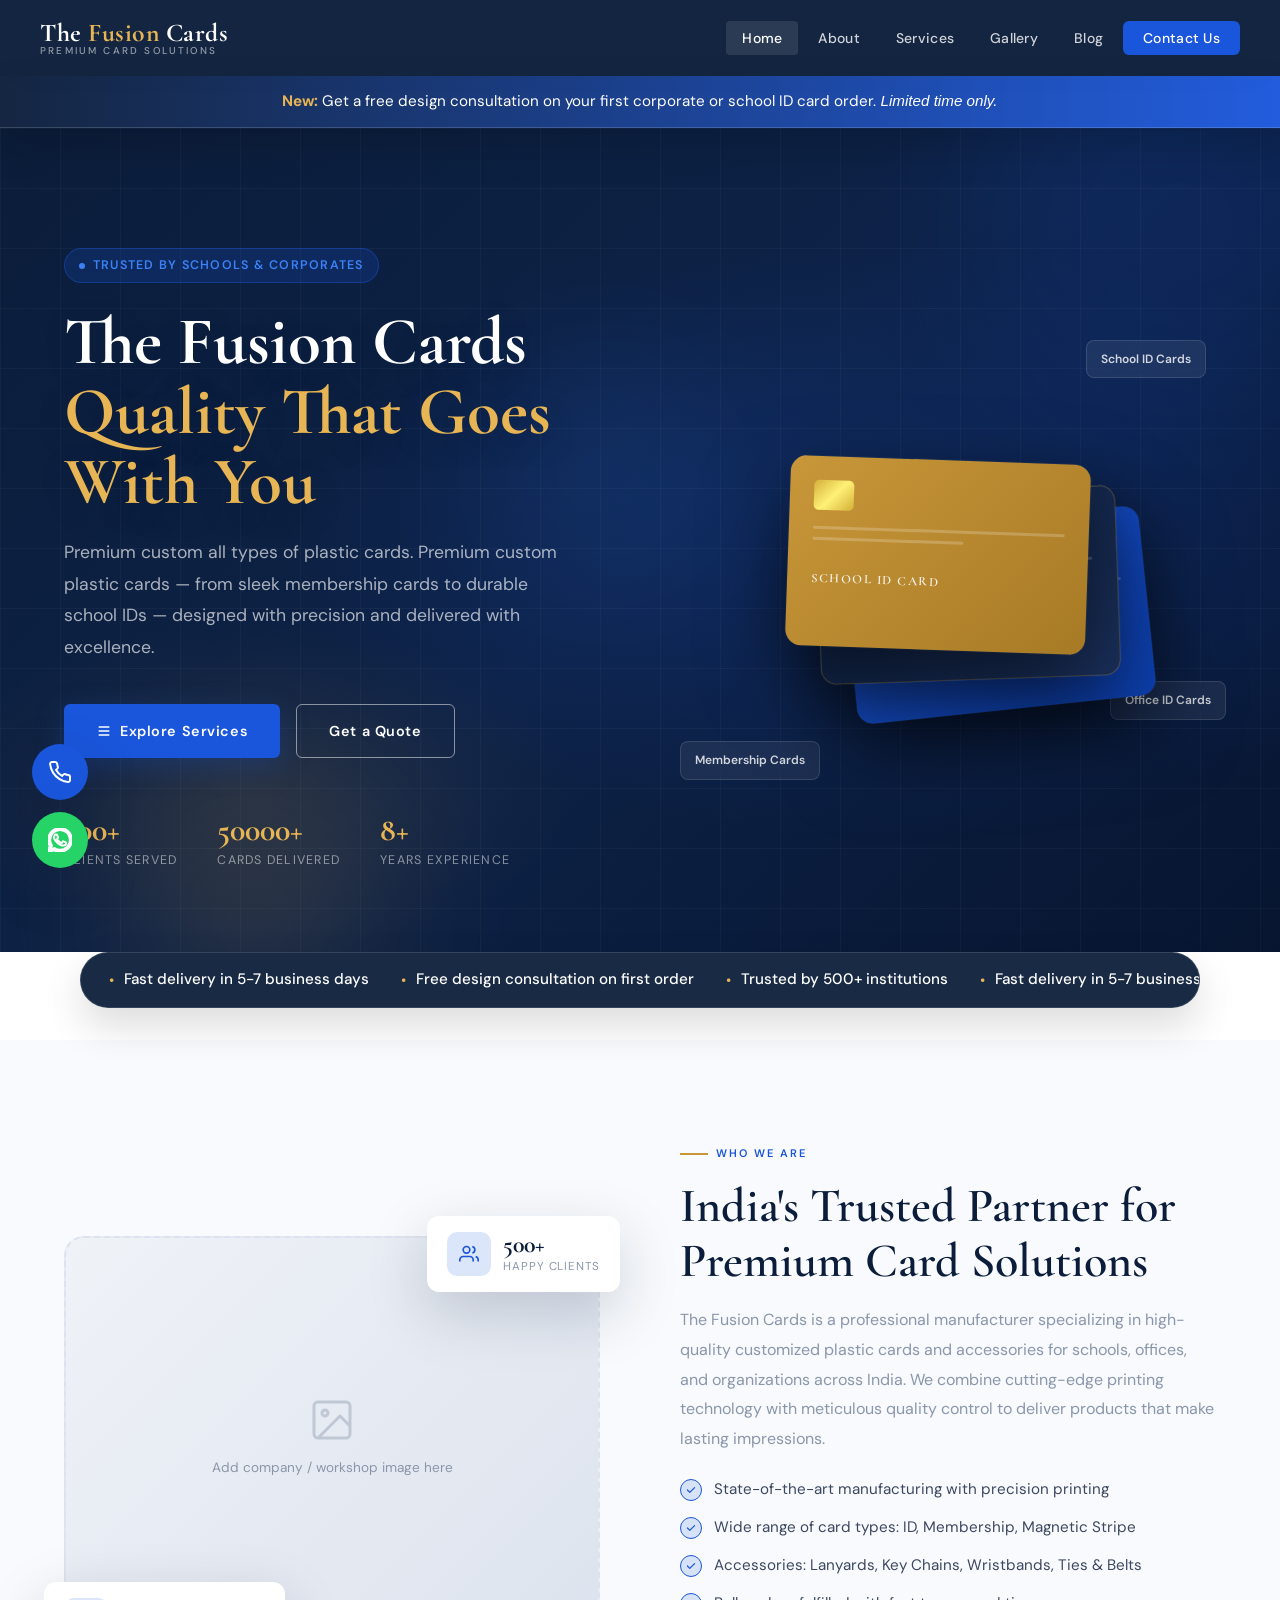
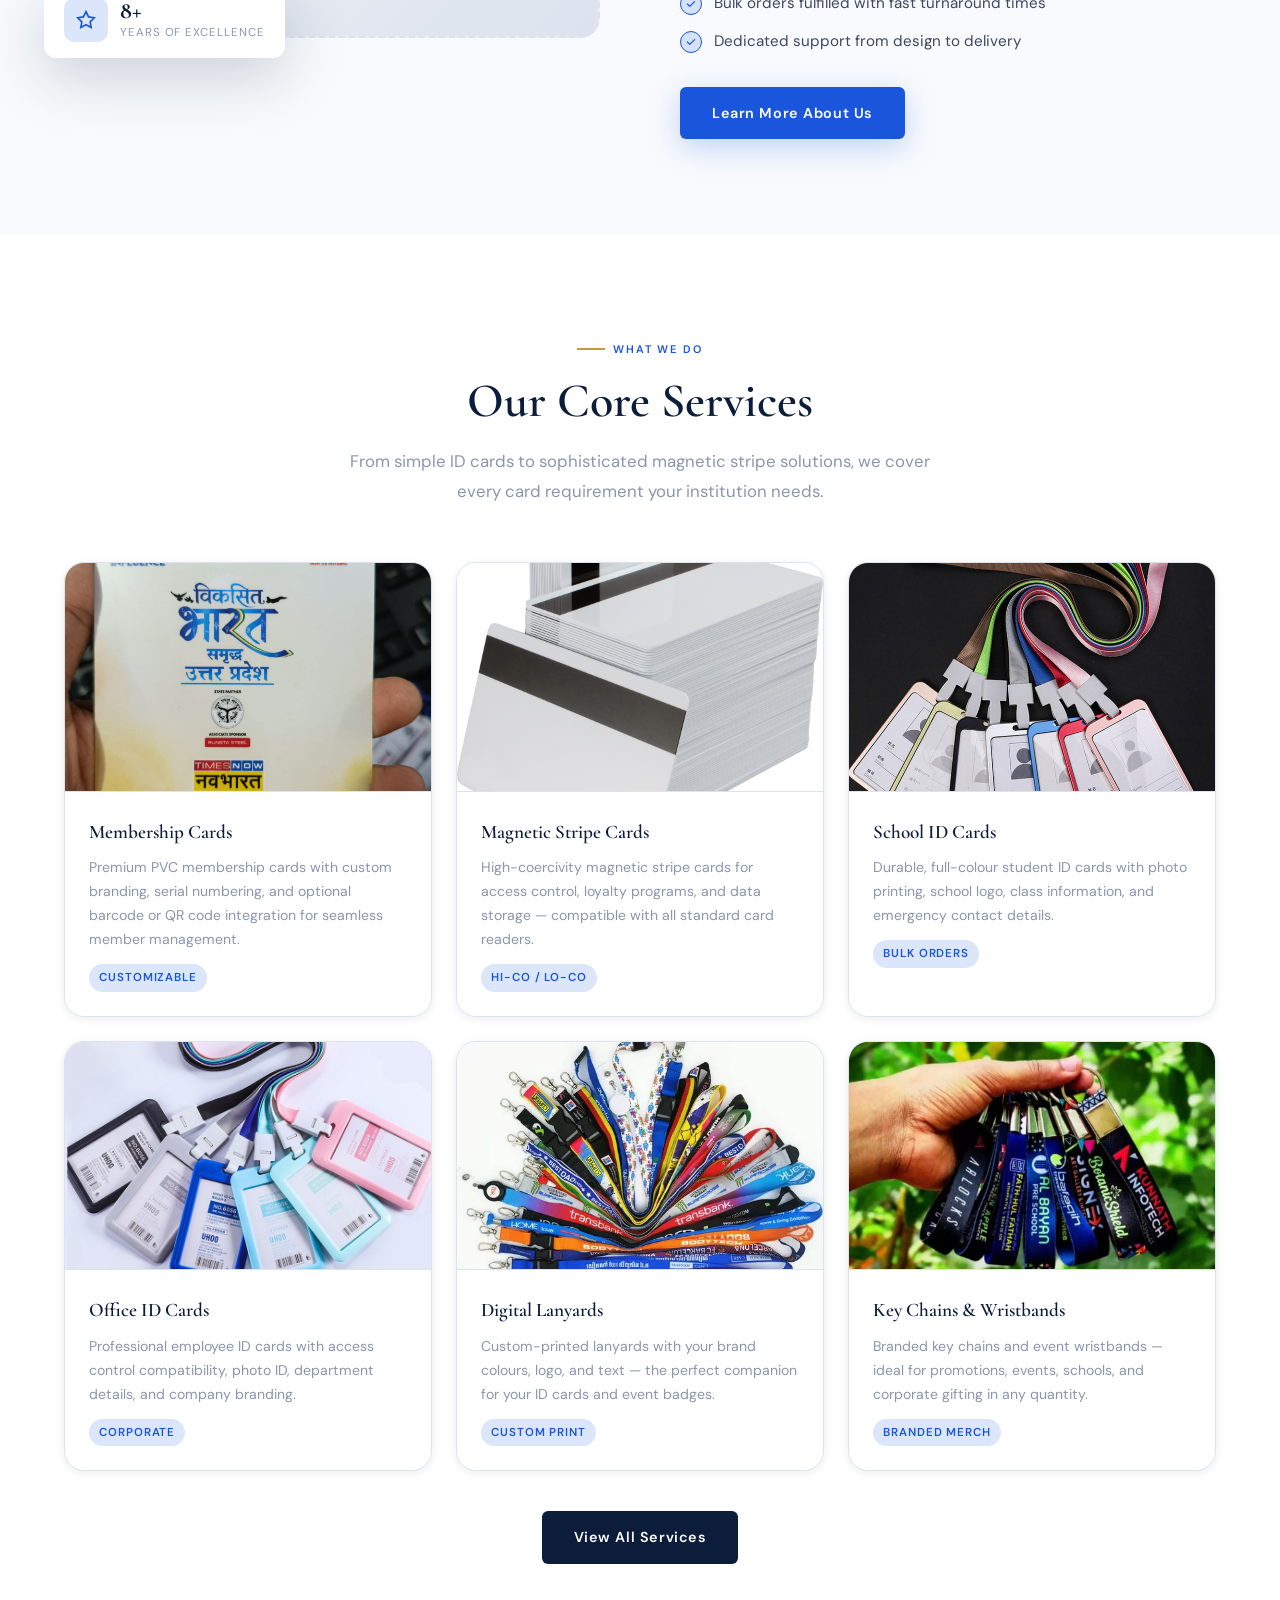
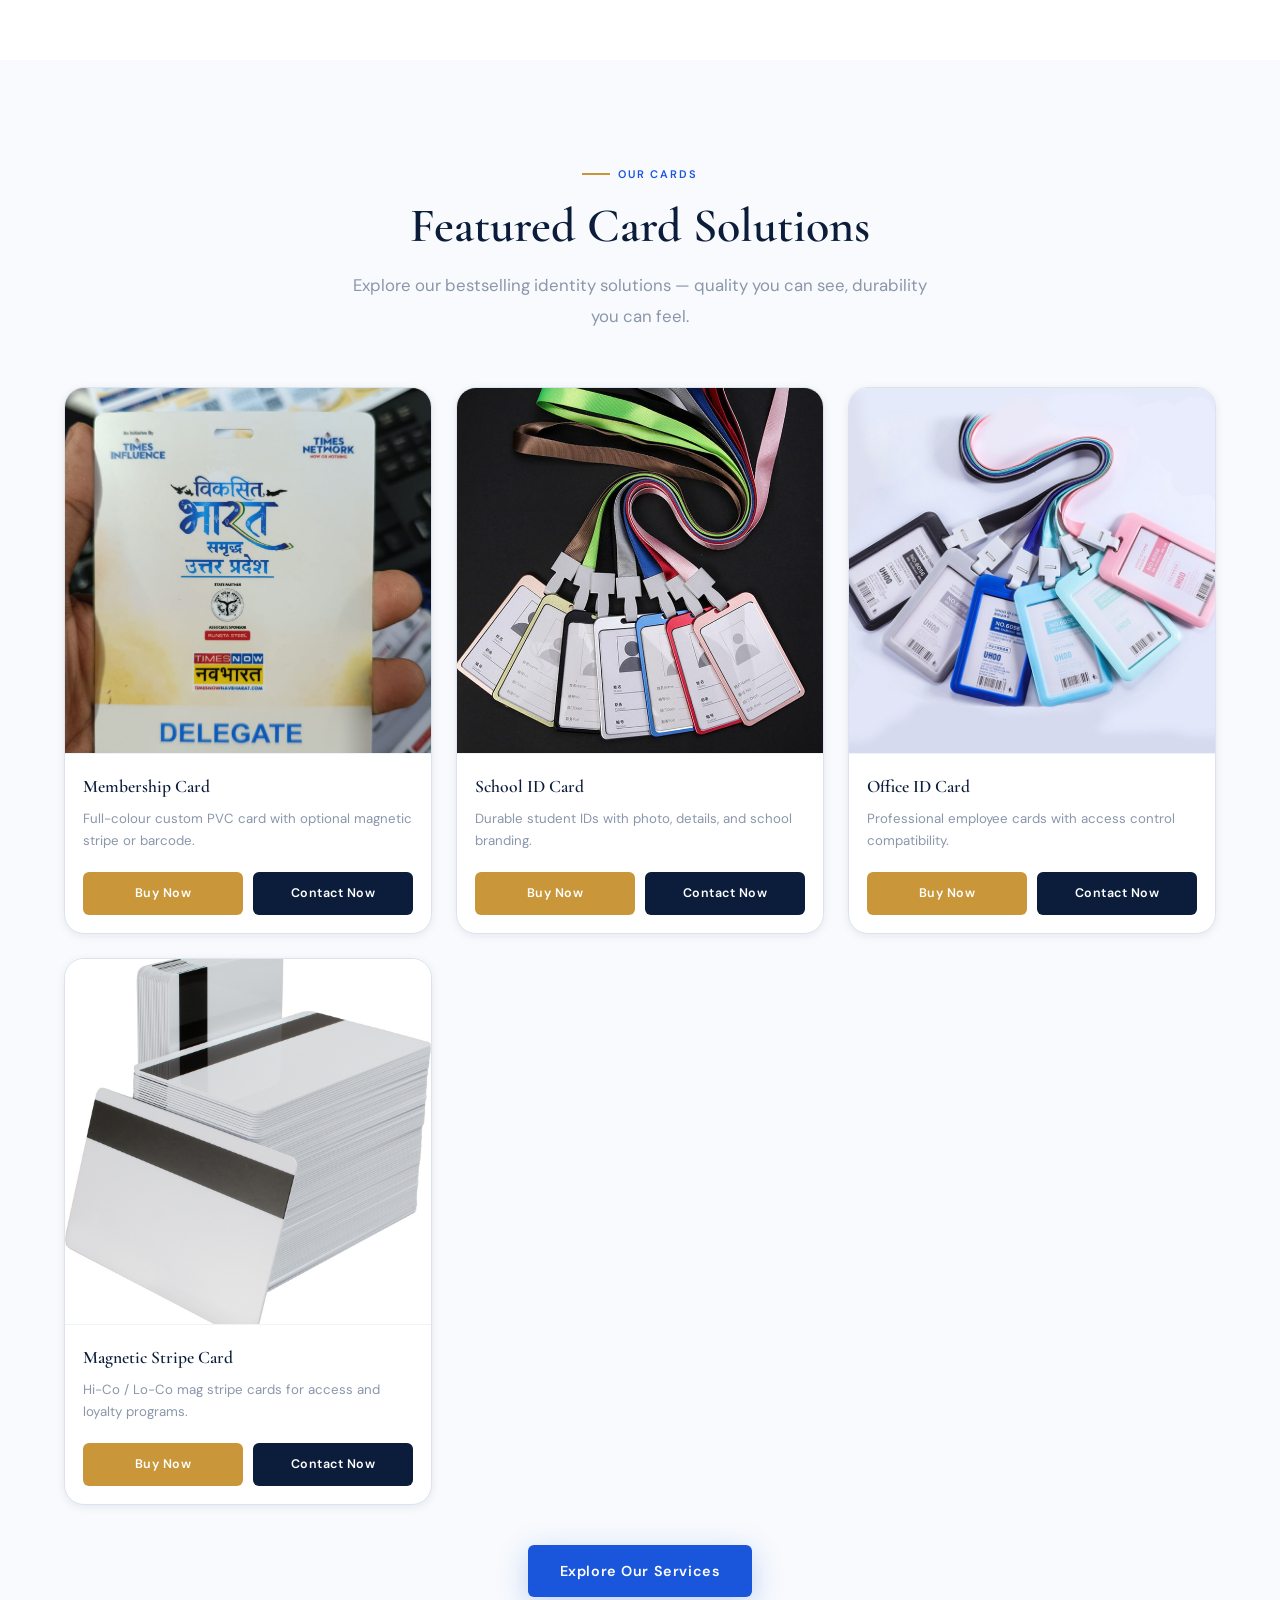
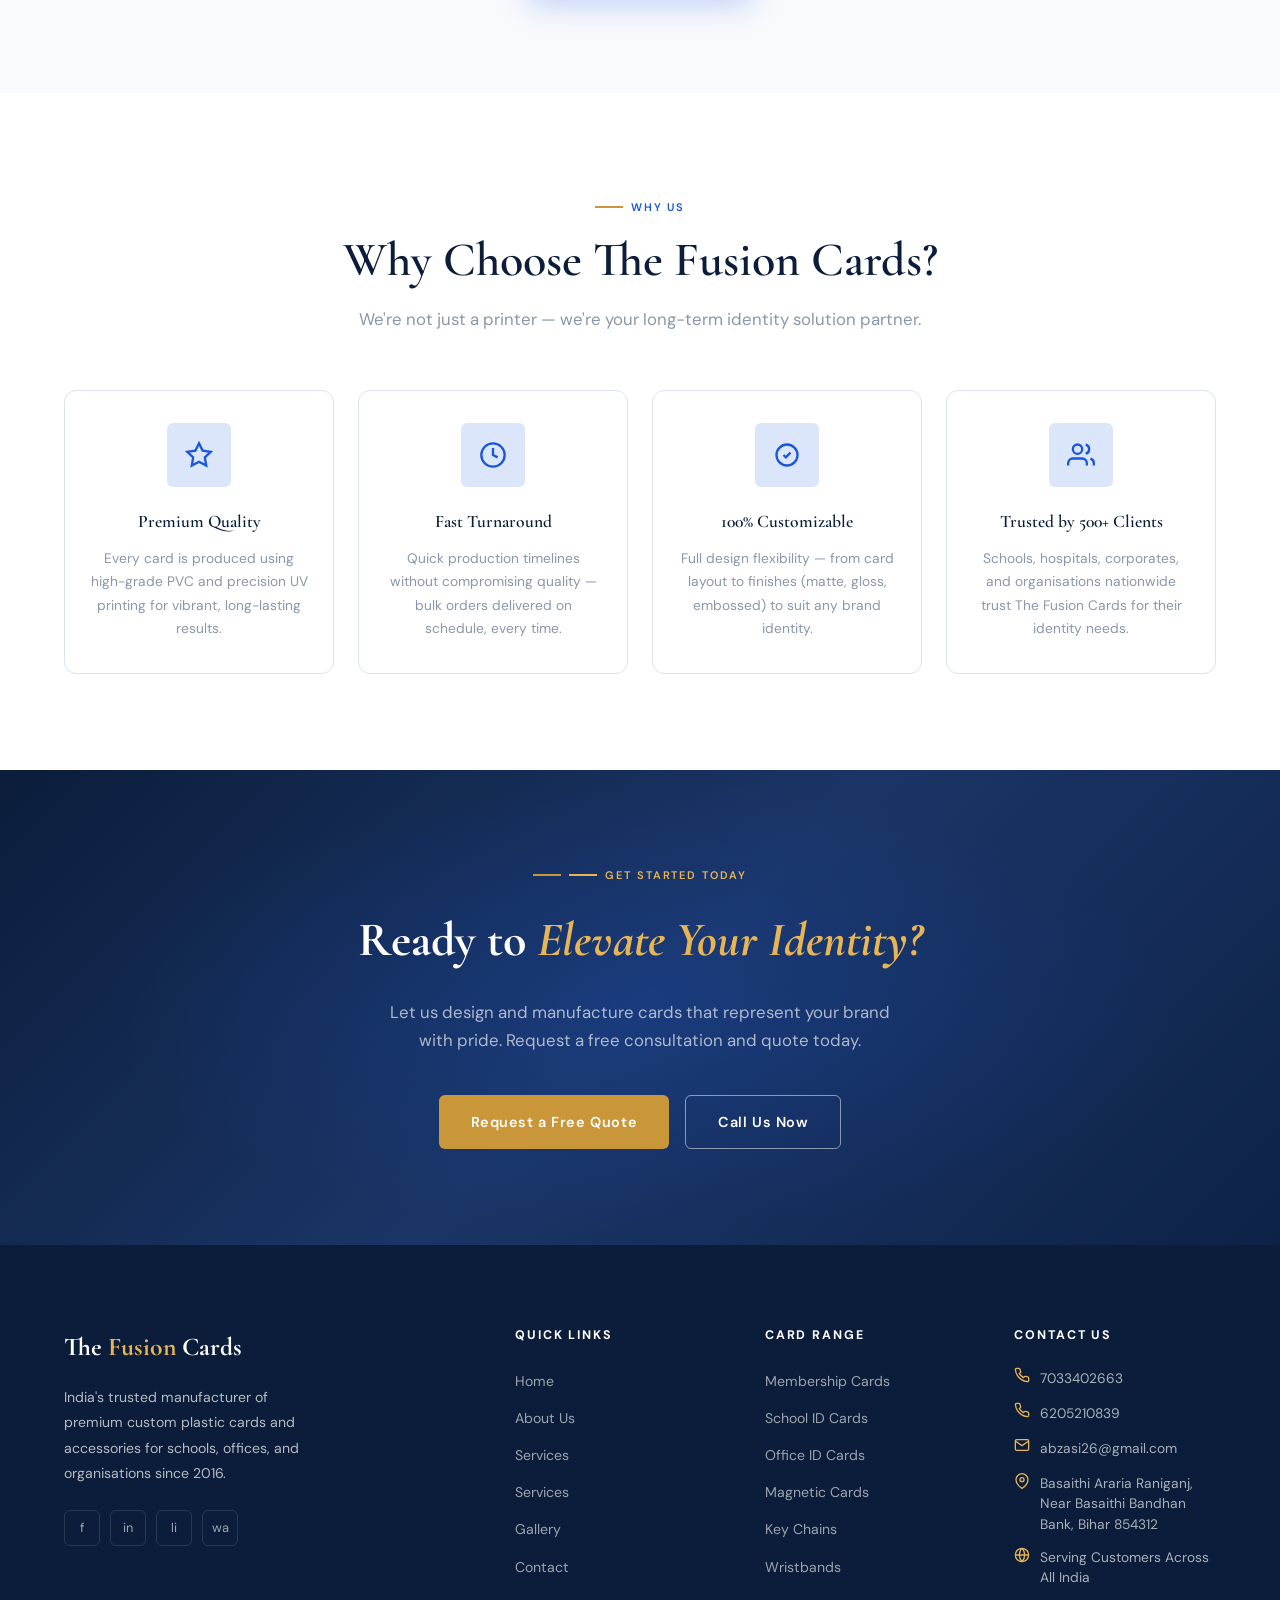
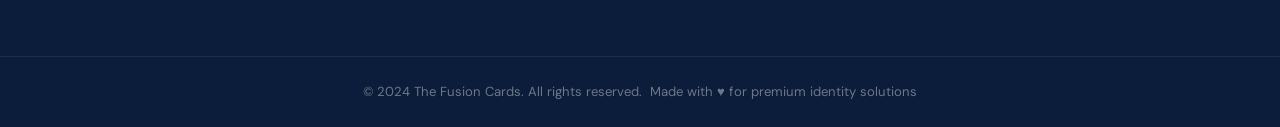
==== commit 767e9179: "done" ====
--- a/Index.html
+++ b/Index.html
@@ -3,14 +3,14 @@
 <head>
   <meta charset="UTF-8" />
   <meta name="viewport" content="width=device-width, initial-scale=1.0" />
-  <meta name="description" content="The Fusion Cards — Professional manufacturer of customized plastic cards including Membership Cards, ID Cards, Magnetic Stripe Cards, and more for schools, offices, and organizations." />
+  <meta name="description" content="The Fusion Cards &mdash; Professional manufacturer of customized plastic cards including Membership Cards, ID Cards, Magnetic Stripe Cards, and more for schools, offices, and organizations." />
   <meta name="keywords" content="Plastic Card Manufacturer, ID Cards, Membership Cards, School ID Cards, Office ID Cards, Magnetic Stripe Cards, Custom Cards" />
   <title>The Fusion Cards | Premium Plastic Card Manufacturer</title>
   <link rel="stylesheet" href="style.css" />
 </head>
 <body>
 
-  <!-- ── Navigation ── -->
+  <!-- Section -->
   <nav class="navbar">
     <div class="nav-inner">
       <a href="index.html" class="nav-logo">
@@ -21,7 +21,6 @@
         <li><a href="index.html" class="active">Home</a></li>
         <li><a href="about.html">About</a></li>
         <li><a href="services.html">Services</a></li>
-        <li><a href="products.html">Products</a></li>
         <li><a href="gallery.html">Gallery</a></li>
         <li><a href="blog.html">Blog</a></li>
         <li><a href="contact.html" class="nav-cta">Contact Us</a></li>
@@ -37,13 +36,16 @@
     <a href="index.html">Home</a>
     <a href="about.html">About Us</a>
     <a href="services.html">Services</a>
-    <a href="products.html">Products</a>
     <a href="gallery.html">Gallery</a>
     <a href="blog.html">Blog</a>
     <a href="contact.html" class="btn btn-primary mobile-cta">Contact Us</a>
   </div>
 
-  <!-- ── Hero ── -->
+  <div class="announcement-bar">
+    <strong>New:</strong> Get a free design consultation on your first corporate or school ID card order. <em>Limited time only.</em>
+  </div>
+
+  <!-- Section -->
   <section class="hero">
     <div class="hero-bg"></div>
     <div class="hero-grid"></div>
@@ -55,16 +57,17 @@
       <div class="hero-text">
         <div class="hero-badge">Trusted by Schools & Corporates</div>
         <h1 class="hero-title">
-          Crafting Cards That<br>
-          <span class="highlight">Define Identity</span>
+          The Fusion Cards<br>
+          <span class="highlight">Quality That Goes With You</span>
         </h1>
         <p class="hero-tagline">
-          Premium custom plastic cards — from sleek membership cards to durable school IDs — designed with precision and delivered with excellence.
+          Premium custom all types of plastic cards.
+          Premium custom plastic cards &mdash; from sleek membership cards to durable school IDs &mdash; designed with precision and delivered with excellence.
         </p>
         <div class="hero-actions">
-          <a href="products.html" class="btn btn-primary">
+          <a href="services.html" class="btn btn-primary">
             <svg width="16" height="16" fill="none" stroke="currentColor" stroke-width="2" viewBox="0 0 24 24"><path d="M4 6h16M4 12h16M4 18h16"/></svg>
-            View Products
+            Explore Services
           </a>
           <a href="contact.html" class="btn btn-outline">Get a Quote</a>
         </div>
@@ -106,14 +109,24 @@
             <div class="card-name">School ID Card</div>
           </div>
         </div>
-        <div class="hero-tag hero-tag-1">🎓 School ID Cards</div>
-        <div class="hero-tag hero-tag-2">🏢 Office ID Cards</div>
-        <div class="hero-tag hero-tag-3">💳 Membership Cards</div>
+        <div class="hero-tag hero-tag-1">School ID Cards</div>
+        <div class="hero-tag hero-tag-2">Office ID Cards</div>
+        <div class="hero-tag hero-tag-3">Membership Cards</div>
       </div>
     </div>
   </section>
-
-  <!-- ── About Preview ── -->
+  <div class="hero-subbar">
+    <div class="hero-subbar-track">
+      <span>Fast delivery in 5-7 business days</span>
+      <span>Free design consultation on first order</span>
+      <span>Trusted by 500+ institutions</span>
+      <span>Fast delivery in 5-7 business days</span>
+      <span>Free design consultation on first order</span>
+      <span>Trusted by 500+ institutions</span>
+    </div>
+  </div>
+
+  <!-- Section -->
   <section class="section about-preview">
     <div class="container">
       <div class="about-preview-grid">
@@ -162,7 +175,7 @@
     </div>
   </section>
 
-  <!-- ── Services Highlight ── -->
+  <!-- Section -->
   <section class="section">
     <div class="container">
       <div class="text-center" style="margin-bottom: 0;">
@@ -175,14 +188,7 @@
         <!-- Service 1 -->
         <div class="service-card fade-up">
           <div class="service-card-image">
-            <!--
-              TO ADD IMAGE: Replace the content inside this div with:
-              <img src="your-image.jpg" alt="Membership Cards" style="width:100%; height:100%; object-fit:cover;">
-            -->
-            <div class="icon-wrap">
-              <svg width="28" height="28" fill="none" stroke="currentColor" stroke-width="1.8" viewBox="0 0 24 24"><rect x="2" y="5" width="20" height="14" rx="2"/><path d="M2 10h20"/></svg>
-            </div>
-            <span>Membership Cards Image</span>
+            <img src="Images/Membership Cards.jpeg" alt="Membership Cards" loading="lazy">
           </div>
           <div class="service-card-body">
             <h3>Membership Cards</h3>
@@ -194,14 +200,11 @@
         <!-- Service 2 -->
         <div class="service-card fade-up">
           <div class="service-card-image">
-            <div class="icon-wrap">
-              <svg width="28" height="28" fill="none" stroke="currentColor" stroke-width="1.8" viewBox="0 0 24 24"><rect x="2" y="5" width="20" height="14" rx="2"/><path d="M2 12h20M6 8h2M6 16h4"/></svg>
-            </div>
-            <span>Magnetic Stripe Cards Image</span>
+            <img src="Images/Magnetic-Stripe-Cards.jpg" alt="Magnetic Stripe Cards" loading="lazy">
           </div>
           <div class="service-card-body">
             <h3>Magnetic Stripe Cards</h3>
-            <p>High-coercivity magnetic stripe cards for access control, loyalty programs, and data storage — compatible with all standard card readers.</p>
+            <p>High-coercivity magnetic stripe cards for access control, loyalty programs, and data storage &mdash; compatible with all standard card readers.</p>
             <span class="service-tag">Hi-Co / Lo-Co</span>
           </div>
         </div>
@@ -209,10 +212,7 @@
         <!-- Service 3 -->
         <div class="service-card fade-up">
           <div class="service-card-image">
-            <div class="icon-wrap">
-              <svg width="28" height="28" fill="none" stroke="currentColor" stroke-width="1.8" viewBox="0 0 24 24"><path d="M20 21v-2a4 4 0 00-4-4H8a4 4 0 00-4 4v2"/><circle cx="12" cy="7" r="4"/></svg>
-            </div>
-            <span>School ID Cards Image</span>
+            <img src="Images/School ID Cards.jpeg" alt="School ID Cards" loading="lazy">
           </div>
           <div class="service-card-body">
             <h3>School ID Cards</h3>
@@ -224,10 +224,7 @@
         <!-- Service 4 -->
         <div class="service-card fade-up">
           <div class="service-card-image">
-            <div class="icon-wrap">
-              <svg width="28" height="28" fill="none" stroke="currentColor" stroke-width="1.8" viewBox="0 0 24 24"><rect x="2" y="3" width="20" height="14" rx="2"/><path d="M8 21h8M12 17v4"/></svg>
-            </div>
-            <span>Office ID Cards Image</span>
+            <img src="Images/Office ID Cards.png" alt="Office ID Cards" loading="lazy">
           </div>
           <div class="service-card-body">
             <h3>Office ID Cards</h3>
@@ -239,14 +236,11 @@
         <!-- Service 5 -->
         <div class="service-card fade-up">
           <div class="service-card-image">
-            <div class="icon-wrap">
-              <svg width="28" height="28" fill="none" stroke="currentColor" stroke-width="1.8" viewBox="0 0 24 24"><path d="M12 2C6.48 2 2 6.48 2 12s4.48 10 10 10 10-4.48 10-10S17.52 2 12 2zM8 14s1.5 2 4 2 4-2 4-2"/><line x1="9" y1="9" x2="9.01" y2="9"/><line x1="15" y1="9" x2="15.01" y2="9"/></svg>
-            </div>
-            <span>Digital Lanyards Image</span>
+            <img src="Images/Digital Lanyards.png" alt="Digital Lanyards" loading="lazy">
           </div>
           <div class="service-card-body">
             <h3>Digital Lanyards</h3>
-            <p>Custom-printed lanyards with your brand colours, logo, and text — the perfect companion for your ID cards and event badges.</p>
+            <p>Custom-printed lanyards with your brand colours, logo, and text &mdash; the perfect companion for your ID cards and event badges.</p>
             <span class="service-tag">Custom Print</span>
           </div>
         </div>
@@ -254,14 +248,11 @@
         <!-- Service 6 -->
         <div class="service-card fade-up">
           <div class="service-card-image">
-            <div class="icon-wrap">
-              <svg width="28" height="28" fill="none" stroke="currentColor" stroke-width="1.8" viewBox="0 0 24 24"><circle cx="12" cy="12" r="3"/><path d="M12 2v4M12 18v4M4.93 4.93l2.83 2.83M16.24 16.24l2.83 2.83M2 12h4M18 12h4M4.93 19.07l2.83-2.83M16.24 7.76l2.83-2.83"/></svg>
-            </div>
-            <span>Key Chains / Wrist Bands Image</span>
+            <img src="Images/Key Chains.jpeg" alt="Key Chains &amp; Wristbands" loading="lazy">
           </div>
           <div class="service-card-body">
             <h3>Key Chains & Wristbands</h3>
-            <p>Branded key chains and event wristbands — ideal for promotions, events, schools, and corporate gifting in any quantity.</p>
+            <p>Branded key chains and event wristbands &mdash; ideal for promotions, events, schools, and corporate gifting in any quantity.</p>
             <span class="service-tag">Branded Merch</span>
           </div>
         </div>
@@ -273,78 +264,90 @@
     </div>
   </section>
 
-  <!-- ── Featured Products ── -->
+  <!-- Section -->
   <section class="section products-section">
     <div class="container">
       <div class="text-center">
-        <div class="section-label">Our Products</div>
-        <h2 class="section-title">Featured Products</h2>
-        <p class="section-subtitle">Explore our bestselling card products — quality you can see, durability you can feel.</p>
+        <div class="section-label">Our Cards</div>
+        <h2 class="section-title">Featured Card Solutions</h2>
+        <p class="section-subtitle">Explore our bestselling identity solutions &mdash; quality you can see, durability you can feel.</p>
       </div>
 
       <div class="products-grid">
         <!-- Product 1 -->
         <div class="product-card fade-up">
           <div class="product-card-image">
-            <!--
-              REPLACE WITH YOUR IMAGE:
-              <img src="images/membership-card.jpg" alt="Membership Card" style="width:100%; height:100%; object-fit:cover;">
-            -->
-            <svg width="40" height="40" fill="none" stroke="currentColor" stroke-width="1.5" viewBox="0 0 24 24" style="opacity:0.35;"><rect x="2" y="5" width="20" height="14" rx="2"/><path d="M2 10h20"/></svg>
+            <img src="Images/Membership Cards.jpeg" alt="Membership Card" loading="lazy">
           </div>
           <div class="product-card-body">
             <h3>Membership Card</h3>
             <p>Full-colour custom PVC card with optional magnetic stripe or barcode.</p>
+            <div class="card-actions">
+              <a href="https://wa.me/917033402663?text=Hi%2C%20I%20want%20to%20buy%20Membership%20Card." target="_blank" rel="noopener" class="btn btn-gold">Buy Now</a>
+              <a href="tel:7033402663" class="btn btn-call">Contact Now</a>
+            </div>
           </div>
         </div>
 
         <!-- Product 2 -->
         <div class="product-card fade-up">
           <div class="product-card-image">
-            <svg width="40" height="40" fill="none" stroke="currentColor" stroke-width="1.5" viewBox="0 0 24 24" style="opacity:0.35;"><path d="M20 21v-2a4 4 0 00-4-4H8a4 4 0 00-4 4v2"/><circle cx="12" cy="7" r="4"/></svg>
+            <img src="Images/School ID Cards.jpeg" alt="School ID Card" loading="lazy">
           </div>
           <div class="product-card-body">
             <h3>School ID Card</h3>
             <p>Durable student IDs with photo, details, and school branding.</p>
+            <div class="card-actions">
+              <a href="https://wa.me/917033402663?text=Hi%2C%20I%20want%20to%20buy%20School%20ID%20Card." target="_blank" rel="noopener" class="btn btn-gold">Buy Now</a>
+              <a href="tel:7033402663" class="btn btn-call">Contact Now</a>
+            </div>
           </div>
         </div>
 
         <!-- Product 3 -->
         <div class="product-card fade-up">
           <div class="product-card-image">
-            <svg width="40" height="40" fill="none" stroke="currentColor" stroke-width="1.5" viewBox="0 0 24 24" style="opacity:0.35;"><rect x="2" y="3" width="20" height="14" rx="2"/><path d="M8 21h8M12 17v4"/></svg>
+            <img src="Images/Office ID Cards.png" alt="Office ID Card" loading="lazy">
           </div>
           <div class="product-card-body">
             <h3>Office ID Card</h3>
             <p>Professional employee cards with access control compatibility.</p>
+            <div class="card-actions">
+              <a href="https://wa.me/917033402663?text=Hi%2C%20I%20want%20to%20buy%20Office%20ID%20Card." target="_blank" rel="noopener" class="btn btn-gold">Buy Now</a>
+              <a href="tel:7033402663" class="btn btn-call">Contact Now</a>
+            </div>
           </div>
         </div>
 
         <!-- Product 4 -->
         <div class="product-card fade-up">
           <div class="product-card-image">
-            <svg width="40" height="40" fill="none" stroke="currentColor" stroke-width="1.5" viewBox="0 0 24 24" style="opacity:0.35;"><rect x="2" y="5" width="20" height="14" rx="2"/><path d="M2 12h20M6 8h2M6 16h4"/></svg>
+            <img src="Images/Magnetic-Stripe-Cards.jpg" alt="Magnetic Stripe Card" loading="lazy">
           </div>
           <div class="product-card-body">
             <h3>Magnetic Stripe Card</h3>
             <p>Hi-Co / Lo-Co mag stripe cards for access and loyalty programs.</p>
+            <div class="card-actions">
+              <a href="https://wa.me/917033402663?text=Hi%2C%20I%20want%20to%20buy%20Magnetic%20Stripe%20Card." target="_blank" rel="noopener" class="btn btn-gold">Buy Now</a>
+              <a href="tel:7033402663" class="btn btn-call">Contact Now</a>
+            </div>
           </div>
         </div>
       </div>
 
       <div style="text-align: center; margin-top: 40px;">
-        <a href="products.html" class="btn btn-primary">Browse All Products</a>
+        <a href="services.html" class="btn btn-primary">Explore Our Services</a>
       </div>
     </div>
   </section>
 
-  <!-- ── Why Choose Us ── -->
+  <!-- Section -->
   <section class="section">
     <div class="container">
       <div class="text-center">
         <div class="section-label">Why Us</div>
         <h2 class="section-title">Why Choose The Fusion Cards?</h2>
-        <p class="section-subtitle">We're not just a printer — we're your long-term identity solution partner.</p>
+        <p class="section-subtitle">We're not just a printer &mdash; we're your long-term identity solution partner.</p>
       </div>
 
       <div class="why-grid">
@@ -361,7 +364,7 @@
             <svg width="28" height="28" fill="none" stroke="currentColor" stroke-width="2" viewBox="0 0 24 24"><circle cx="12" cy="12" r="10"/><polyline points="12 6 12 12 16 14"/></svg>
           </div>
           <h3>Fast Turnaround</h3>
-          <p>Quick production timelines without compromising quality — bulk orders delivered on schedule, every time.</p>
+          <p>Quick production timelines without compromising quality &mdash; bulk orders delivered on schedule, every time.</p>
         </div>
 
         <div class="why-card fade-up">
@@ -369,7 +372,7 @@
             <svg width="28" height="28" fill="none" stroke="currentColor" stroke-width="2" viewBox="0 0 24 24"><path d="M9 12l2 2 4-4m6 2a9 9 0 11-18 0 9 9 0 0118 0z"/></svg>
           </div>
           <h3>100% Customizable</h3>
-          <p>Full design flexibility — from card layout to finishes (matte, gloss, embossed) to suit any brand identity.</p>
+          <p>Full design flexibility &mdash; from card layout to finishes (matte, gloss, embossed) to suit any brand identity.</p>
         </div>
 
         <div class="why-card fade-up">
@@ -383,7 +386,7 @@
     </div>
   </section>
 
-  <!-- ── CTA Section ── -->
+  <!-- Section -->
   <div class="cta-section">
     <div class="container">
       <div class="section-label" style="color: var(--gold-light); margin-bottom: 16px; justify-content: center; display: flex; align-items: center; gap: 8px;">
@@ -394,12 +397,12 @@
       <p>Let us design and manufacture cards that represent your brand with pride. Request a free consultation and quote today.</p>
       <div class="cta-actions">
         <a href="contact.html" class="btn btn-gold">Request a Free Quote</a>
-        <a href="tel:7033402663" class="btn btn-outline">📞 Call Us Now</a>
+        <a href="tel:7033402663" class="btn btn-outline">Call Us Now</a>
       </div>
     </div>
   </div>
 
-  <!-- ── Footer ── -->
+  <!-- Section -->
   <footer class="footer">
     <div class="container">
       <div class="footer-grid">
@@ -420,21 +423,21 @@
             <li><a href="index.html">Home</a></li>
             <li><a href="about.html">About Us</a></li>
             <li><a href="services.html">Services</a></li>
-            <li><a href="products.html">Products</a></li>
+            <li><a href="services.html">Services</a></li>
             <li><a href="gallery.html">Gallery</a></li>
             <li><a href="contact.html">Contact</a></li>
           </ul>
         </div>
 
         <div class="footer-col">
-          <h4>Products</h4>
+          <h4>Card Range</h4>
           <ul>
-            <li><a href="products.html">Membership Cards</a></li>
-            <li><a href="products.html">School ID Cards</a></li>
-            <li><a href="products.html">Office ID Cards</a></li>
-            <li><a href="products.html">Magnetic Cards</a></li>
-            <li><a href="products.html">Key Chains</a></li>
-            <li><a href="products.html">Wristbands</a></li>
+            <li><a href="services.html">Membership Cards</a></li>
+            <li><a href="services.html">School ID Cards</a></li>
+            <li><a href="services.html">Office ID Cards</a></li>
+            <li><a href="services.html">Magnetic Cards</a></li>
+            <li><a href="services.html">Key Chains</a></li>
+            <li><a href="services.html">Wristbands</a></li>
           </ul>
         </div>
 
@@ -446,20 +449,28 @@
           </div>
           <div class="footer-contact-item">
             <svg width="16" height="16" fill="none" stroke="currentColor" stroke-width="2" viewBox="0 0 24 24"><path d="M22 16.92v3a2 2 0 01-2.18 2 19.79 19.79 0 01-8.63-3.07 19.5 19.5 0 01-6-6A19.79 19.79 0 012.12 4.18 2 2 0 014.11 2h3a2 2 0 012 1.72c.127.96.361 1.903.7 2.81a2 2 0 01-.45 2.11L8.09 9.91a16 16 0 006 6l1.27-1.27a2 2 0 012.11-.45c.907.339 1.85.573 2.81.7A2 2 0 0122 16.92z"/></svg>
-            <a href="tel:66205210839">66205210839</a>
+            <a href="tel:6205210839">6205210839</a>
           </div>
           <div class="footer-contact-item">
             <svg width="16" height="16" fill="none" stroke="currentColor" stroke-width="2" viewBox="0 0 24 24"><path d="M4 4h16c1.1 0 2 .9 2 2v12c0 1.1-.9 2-2 2H4c-1.1 0-2-.9-2-2V6c0-1.1.9-2 2-2z"/><polyline points="22,6 12,13 2,6"/></svg>
             <a href="mailto:abzasi26@gmail.com">abzasi26@gmail.com</a>
           </div>
+          <div class="footer-contact-item">
+            <svg width="16" height="16" fill="none" stroke="currentColor" stroke-width="2" viewBox="0 0 24 24"><path d="M21 10c0 7-9 13-9 13s-9-6-9-13a9 9 0 0118 0z"/><circle cx="12" cy="10" r="3"/></svg>
+            <span>Basaithi Araria Raniganj, Near Basaithi Bandhan Bank, Bihar 854312</span>
+          </div>
+          <div class="footer-contact-item">
+            <svg width="16" height="16" fill="none" stroke="currentColor" stroke-width="2" viewBox="0 0 24 24"><path d="M12 2a10 10 0 100 20 10 10 0 000-20z"/><path d="M2 12h20M12 2c3 3 4 6.5 4 10s-1 7-4 10M12 2c-3 3-4 6.5-4 10s1 7 4 10"/></svg>
+            <span>Serving Customers Across All India</span>
+          </div>
         </div>
       </div>
     </div>
 
     <div class="footer-bottom">
       <div class="container" style="display:flex; justify-content:space-between; align-items:center; flex-wrap:wrap; gap:8px;">
-        <span>© 2024 The Fusion Cards. All rights reserved.</span>
-        <span>Made with ♥ for premium identity solutions</span>
+        <span>&copy; 2024 The Fusion Cards. All rights reserved.</span>
+        <span>Made with &hearts; for premium identity solutions</span>
       </div>
     </div>
   </footer>
@@ -483,4 +494,4 @@
 
   <script src="script.js"></script>
 </body>
-</html>+</html>
--- a/style.css
+++ b/style.css
@@ -54,6 +54,8 @@
   background: var(--white);
   line-height: 1.7;
   -webkit-font-smoothing: antialiased;
+  padding-top: 76px;
+  overflow-x: hidden;
 }
 
 img { max-width: 100%; height: auto; display: block; }
@@ -173,11 +175,14 @@
   z-index: 1000;
   padding: 0 24px;
   transition: var(--transition);
+  background: rgba(11, 29, 58, 0.96);
+  backdrop-filter: blur(14px);
+  box-shadow: 0 16px 40px rgba(0,0,0,0.18);
 }
 
 .navbar.scrolled {
-  background: rgba(11, 29, 58, 0.97);
-  backdrop-filter: blur(12px);
+  background: rgba(11, 29, 58, 0.98);
+  backdrop-filter: blur(16px);
   box-shadow: 0 2px 20px rgba(0,0,0,0.3);
   padding: 0 24px;
 }
@@ -189,19 +194,23 @@
   align-items: center;
   justify-content: space-between;
   height: 76px;
+  gap: 24px;
 }
 
 .nav-logo {
   display: flex;
   flex-direction: column;
   line-height: 1;
+  flex: 0 1 auto;
+  min-width: 0;
 }
 .nav-logo .logo-main {
   font-family: var(--font-display);
-  font-size: 1.6rem;
+  font-size: clamp(1.22rem, 2.8vw, 1.6rem);
   font-weight: 700;
   color: var(--white);
   letter-spacing: 0.02em;
+  white-space: nowrap;
 }
 .nav-logo .logo-main span { color: var(--gold-light); }
 .nav-logo .logo-sub {
@@ -293,7 +302,7 @@
 /* ── Hero Section ── */
 .hero {
   position: relative;
-  min-height: 100vh;
+  min-height: calc(100vh - 76px);
   display: flex;
   align-items: center;
   background: var(--navy);
@@ -395,12 +404,15 @@
   font-size: clamp(2.8rem, 5.5vw, 4.2rem);
   font-weight: 700;
   color: var(--white);
-  line-height: 1.08;
-  margin-bottom: 24px;
+  line-height: 1.04;
+  margin-bottom: 20px;
+  letter-spacing: 0;
+  text-shadow: 0 10px 30px rgba(11,29,58,0.28);
 }
 .hero-title .highlight {
   color: var(--gold-light);
-  font-style: italic;
+  font-style: normal;
+  font-weight: 700;
 }
 
 .hero-tagline {
@@ -422,7 +434,6 @@
   display: flex;
   gap: 40px;
 }
-.hero-stat {}
 .hero-stat .stat-num {
   font-family: var(--font-display);
   font-size: 2rem;
@@ -506,7 +517,11 @@
   color: rgba(255,255,255,0.9);
   letter-spacing: 0.12em;
   text-transform: uppercase;
-  margin-top: 16px;
+  margin-top: 24px;
+}
+
+.mock-card-3 .card-name {
+  margin-top: 28px;
 }
 
 /* Floating tags around hero visual */
@@ -791,7 +806,7 @@
 }
 /* Image replacement hint overlay */
 .product-card-image::after {
-  content: 'Add Image Here';
+  content: none;
   position: absolute;
   bottom: 8px; right: 8px;
   background: rgba(26,86,219,0.1);
@@ -976,7 +991,6 @@
   margin-top: 56px;
 }
 
-.contact-info {}
 .contact-info h3 {
   font-family: var(--font-display);
   font-size: 1.6rem;
@@ -1283,7 +1297,7 @@
 
 .footer-contact-item {
   display: flex;
-  align-items: center;
+  align-items: flex-start;
   gap: 10px;
   font-size: 0.86rem;
   margin-bottom: 12px;
@@ -1292,6 +1306,7 @@
 .footer-contact-item svg { color: var(--gold-light); flex-shrink: 0; }
 .footer-contact-item a { color: rgba(255,255,255,0.65); transition: var(--transition); }
 .footer-contact-item a:hover { color: var(--white); }
+.footer-contact-item span { color: rgba(255,255,255,0.65); line-height: 1.5; }
 
 .footer-bottom {
   border-top: 1px solid rgba(255,255,255,0.08);
@@ -1423,13 +1438,85 @@
   .products-grid { grid-template-columns: repeat(2, 1fr); }
   .why-grid { grid-template-columns: repeat(2, 1fr); }
   .footer-grid { grid-template-columns: 1fr 1fr; gap: 32px; }
-  .hero-content { grid-template-columns: 1fr; text-align: center; }
+  .hero-content {
+    grid-template-columns: 1fr;
+    gap: 48px;
+    text-align: center;
+    padding-top: 96px;
+  }
   .hero-tagline { margin-left: auto; margin-right: auto; }
   .hero-actions { justify-content: center; }
   .hero-stats { justify-content: center; }
-  .hero-visual { display: none; }
+  .hero-visual { display: flex; justify-content: center; margin-top: 40px; height: auto; }
+  .card-stack { width: min(300px, 100%); height: 210px; }
+  .mock-card { width: min(260px, calc(100vw - 72px)); height: 166px; }
+  .mock-card-1 { top: 44px; left: 40px; }
+  .mock-card-2 { top: 22px; left: 20px; }
+  .mock-card-3 { top: 0; left: 0; }
+  .hero-tag { font-size: 0.72rem; padding: 8px 12px; }
   .about-preview-grid { grid-template-columns: 1fr; gap: 48px; }
   .about-image-wrap { display: none; }
+}
+
+.announcement-bar {
+  background: linear-gradient(90deg, rgba(11, 29, 58, 0.96), rgba(26, 86, 219, 0.96));
+  color: var(--white);
+  padding: 12px 24px;
+  text-align: center;
+  font-size: 0.95rem;
+  position: relative;
+  z-index: 1001;
+  border-bottom: 1px solid rgba(255,255,255,0.16);
+  box-shadow: 0 18px 40px rgba(0,0,0,0.14);
+}
+.announcement-bar strong { color: var(--gold-light); }
+
+.hero-subbar {
+  position: sticky;
+  top: 76px;
+  z-index: 999;
+  margin: 0 auto 32px;
+  display: block;
+  overflow: hidden;
+  padding: 0;
+  background: rgba(11, 29, 58, 0.94);
+  border: 1px solid rgba(255,255,255,0.12);
+  border-radius: 999px;
+  width: min(1120px, calc(100% - 48px));
+  backdrop-filter: blur(18px);
+  color: var(--white);
+  box-shadow: 0 18px 40px rgba(0,0,0,0.14);
+}
+.hero-subbar-track {
+  display: inline-flex;
+  align-items: center;
+  gap: 32px;
+  padding: 14px 28px;
+  white-space: nowrap;
+  will-change: transform;
+  animation: ticker 22s linear infinite;
+}
+.hero-subbar-track:hover {
+  animation-play-state: paused;
+}
+.hero-subbar span {
+  display: inline-flex;
+  align-items: center;
+  gap: 10px;
+  color: var(--white);
+  font-size: 0.95rem;
+  font-weight: 500;
+  white-space: nowrap;
+}
+.hero-subbar span::before {
+  content: '\2022';
+  color: var(--gold-light);
+  font-size: 0.9rem;
+}
+
+@keyframes ticker {
+  0% { transform: translateX(0); }
+  100% { transform: translateX(-50%); }
 }
 
 @media (max-width: 768px) {
@@ -1449,9 +1536,38 @@
   .mission-vision-grid { grid-template-columns: 1fr; }
   .strength-grid { grid-template-columns: 1fr; }
   .team-grid { grid-template-columns: 1fr 1fr; }
+  .announcement-bar {
+    padding: 12px 18px;
+    font-size: 0.88rem;
+  }
+  .hero-subbar {
+    width: calc(100% - 32px);
+    padding: 0;
+  }
+  .hero-subbar-track {
+    gap: 24px;
+    padding: 12px 18px;
+  }
+  .hero-subbar span {
+    font-size: 0.92rem;
+  }
 }
 
 @media (max-width: 480px) {
+  .container { padding: 0 18px; }
+  .nav-inner { gap: 14px; }
+  .nav-logo .logo-main { font-size: 1.15rem; }
+  .nav-logo .logo-sub { font-size: 0.52rem; letter-spacing: 0.16em; }
+  .hero-content { padding: 72px 18px 56px; }
+  .hero-title { font-size: clamp(2.25rem, 12vw, 3rem); }
+  .hero-actions { flex-direction: column; align-items: stretch; }
+  .hero-actions .btn { justify-content: center; width: 100%; }
+  .hero-visual { margin-top: 12px; }
+  .card-stack { width: 260px; height: 190px; }
+  .mock-card { width: 230px; height: 148px; padding: 18px; }
+  .mock-card-1 { top: 36px; left: 30px; }
+  .mock-card-2 { top: 18px; left: 15px; }
+  .hero-tag { display: none; }
   .products-grid { grid-template-columns: 1fr; }
   .why-grid { grid-template-columns: 1fr; }
   .gallery-grid { grid-template-columns: 1fr; }
@@ -1460,6 +1576,21 @@
   .cta-actions { flex-direction: column; align-items: center; }
 }
 
+@media (prefers-reduced-motion: reduce) {
+  *,
+  *::before,
+  *::after {
+    animation-duration: 0.01ms !important;
+    animation-iteration-count: 1 !important;
+    scroll-behavior: auto !important;
+    transition-duration: 0.01ms !important;
+  }
+
+  .hero-subbar-track {
+    animation: none;
+  }
+}
+
 /* ── Services Page ── */
 .services-grid {
   display: grid;
@@ -1494,6 +1625,18 @@
   font-size: 0.78rem;
   gap: 10px;
   border-bottom: 1px solid var(--gray-200);
+  overflow: hidden;
+  position: relative;
+}
+
+.service-img img,
+.service-card-image img,
+.product-card-image img,
+.gallery-img img {
+  width: 100%;
+  height: 100%;
+  object-fit: cover;
+  display: block;
 }
 
 .service-content {
@@ -1540,11 +1683,35 @@
 }
 
 .service-features li::before {
-  content: '✓';
+  content: '\2713';
   position: absolute;
   left: 0;
   color: var(--blue);
   font-weight: 600;
+}
+
+.card-actions {
+  display: flex;
+  gap: 10px;
+  flex-wrap: wrap;
+  margin-top: 20px;
+}
+
+.card-actions .btn {
+  flex: 1 1 130px;
+  justify-content: center;
+  padding: 11px 14px;
+  font-size: 0.78rem;
+}
+
+.btn-call {
+  background: var(--navy);
+  color: var(--white);
+}
+
+.btn-call:hover {
+  background: var(--navy-light);
+  transform: translateY(-2px);
 }
 
 /* Advantage Grid */
@@ -1757,6 +1924,7 @@
   color: var(--gray-500);
   font-size: 0.75rem;
   gap: 8px;
+  overflow: hidden;
 }
 
 .gallery-item:hover .gallery-img {
@@ -2169,4 +2337,4 @@
   .gallery-grid { grid-template-columns: 1fr; }
   .gallery-filters { gap: 8px; }
   .filter-btn { padding: 8px 16px; font-size: 0.8rem; }
-}+}
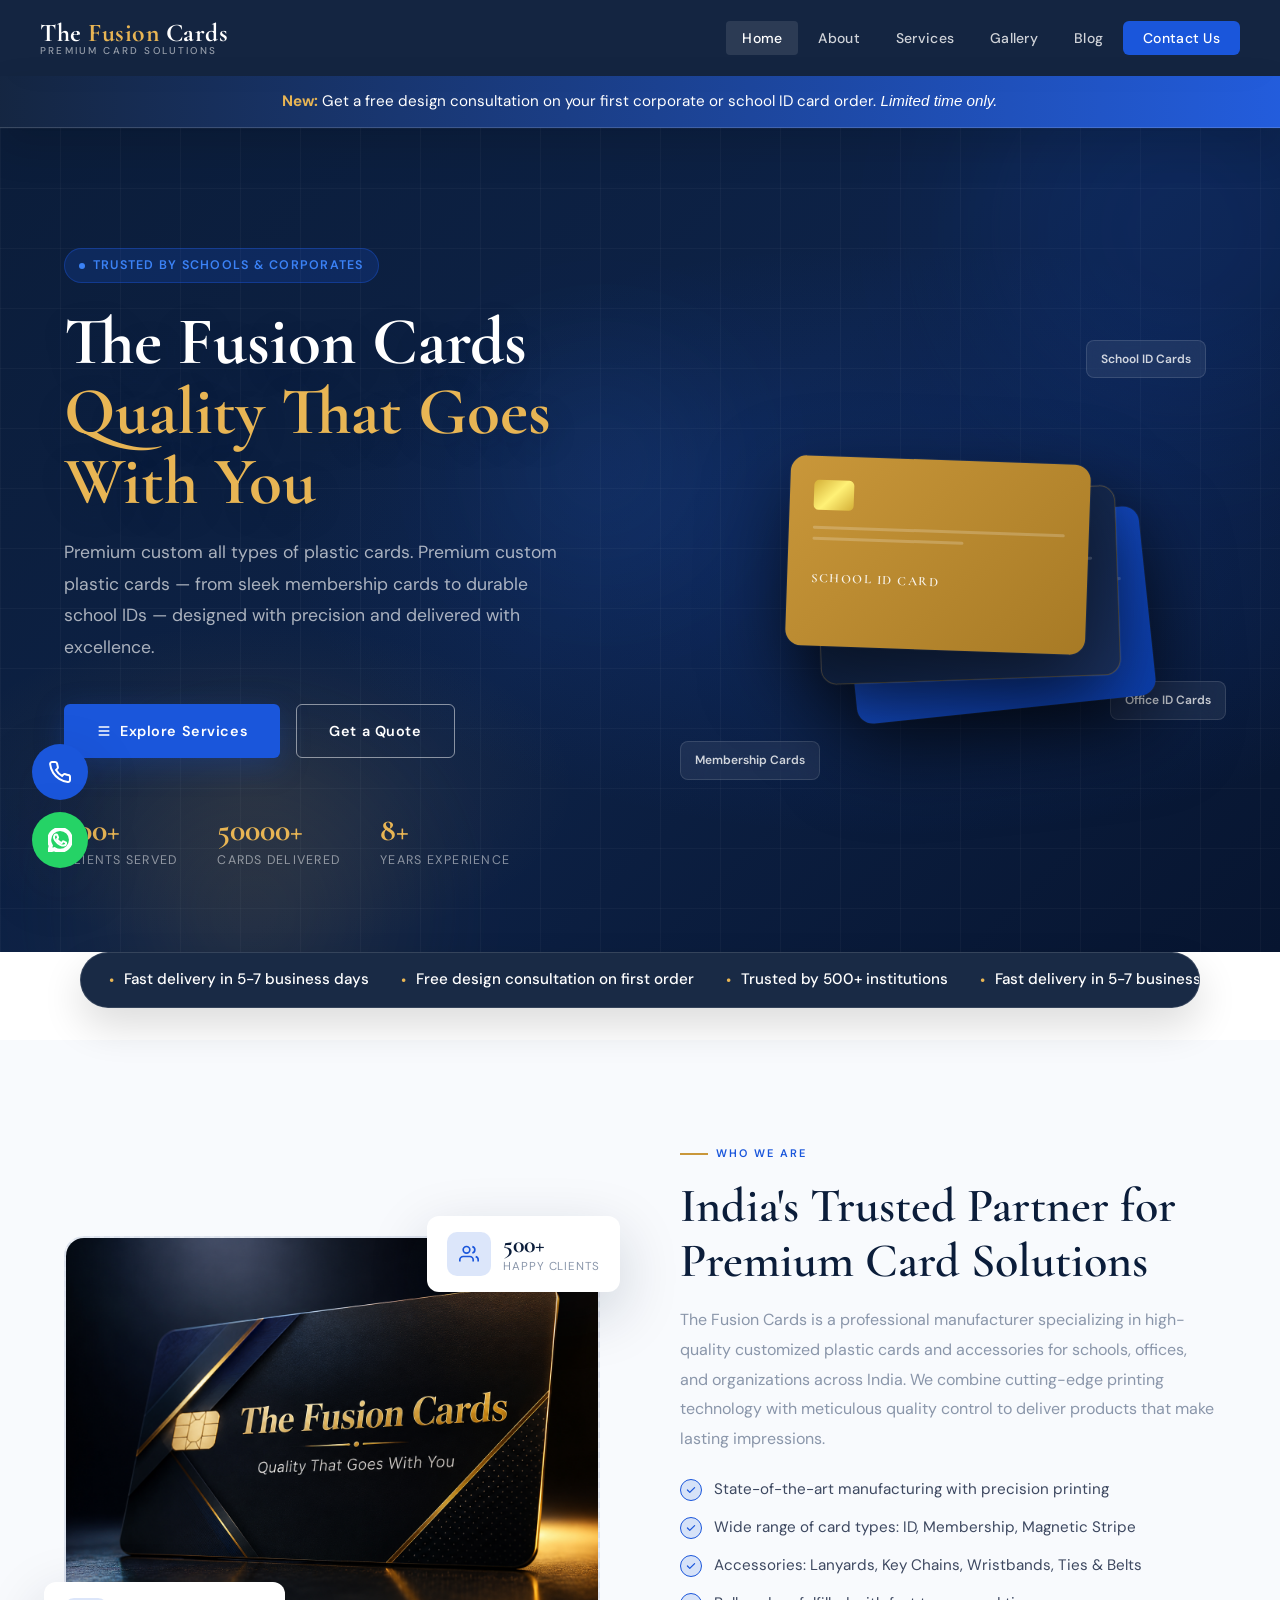
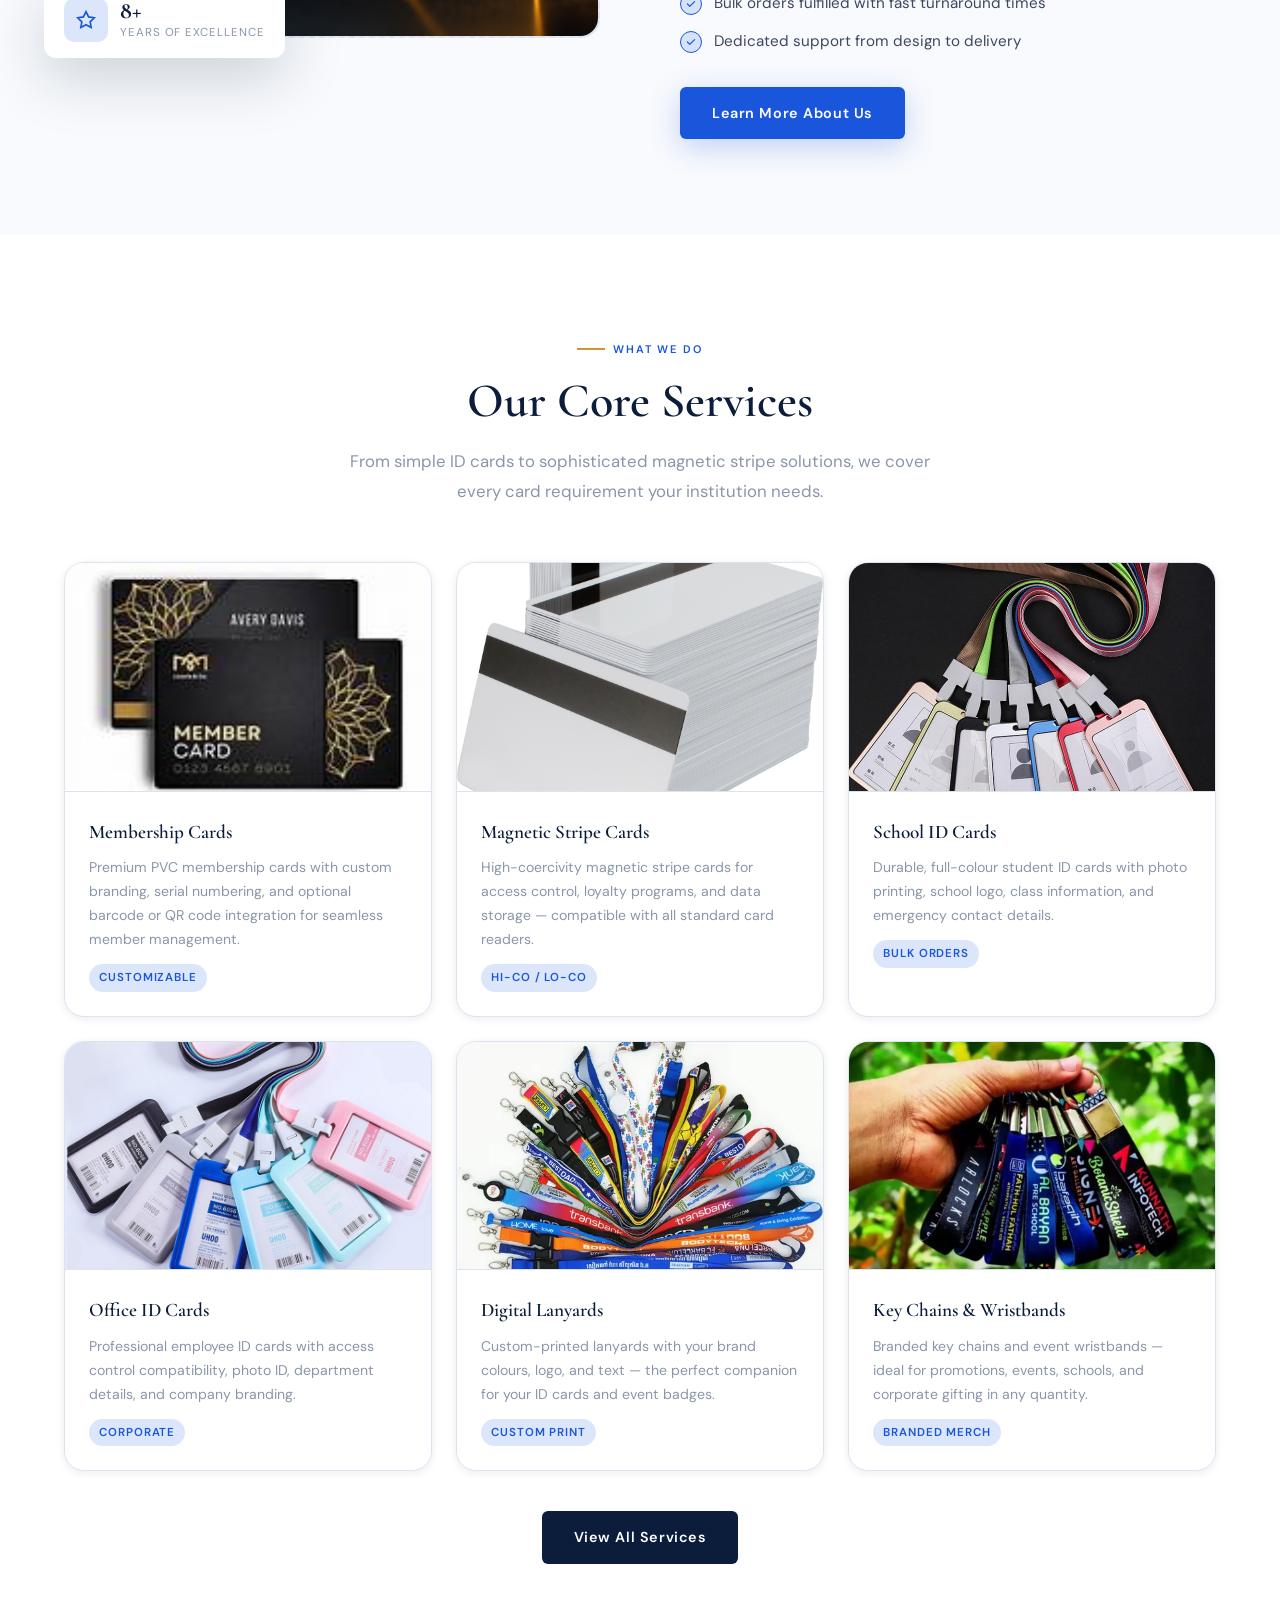
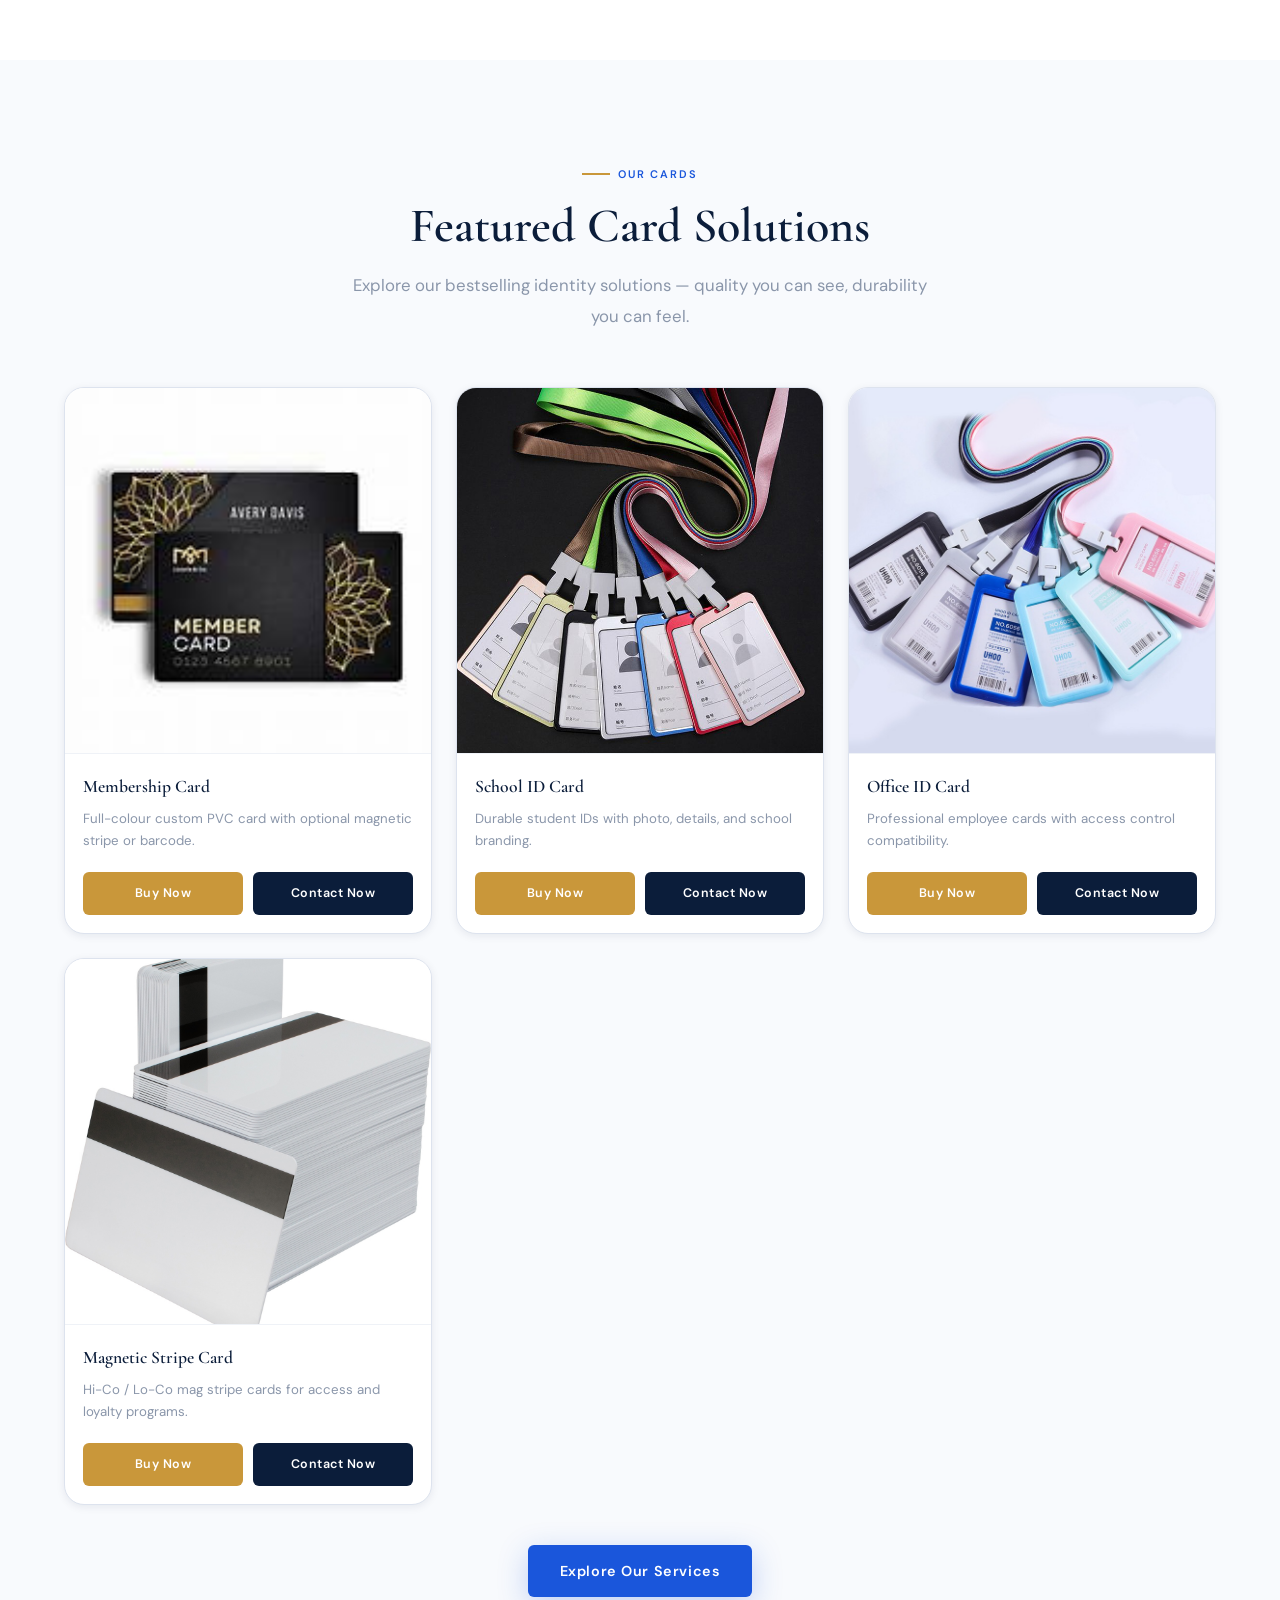
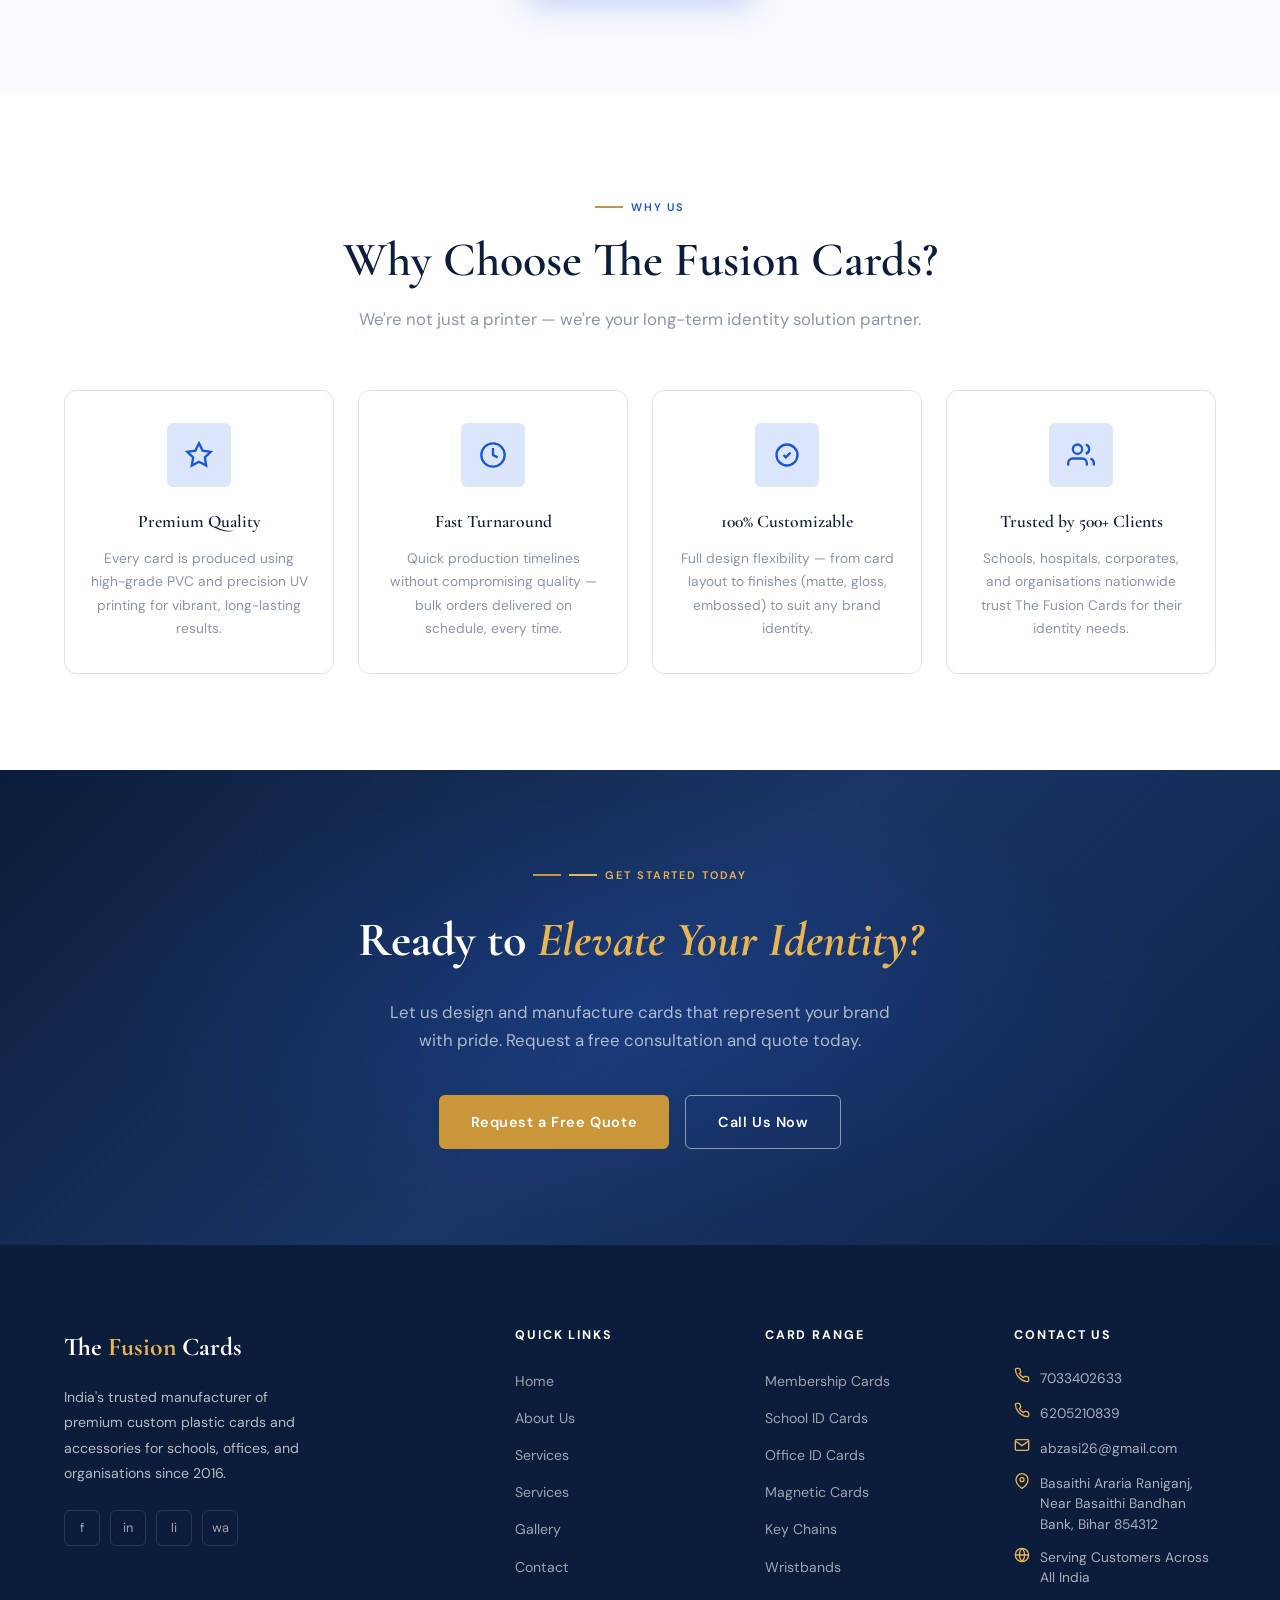
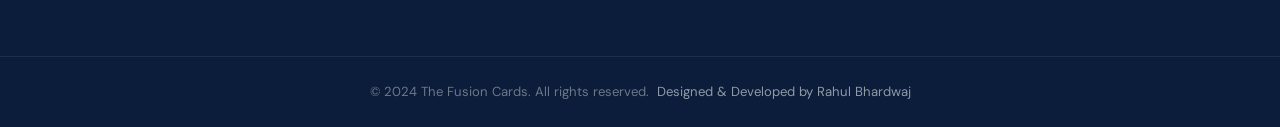
==== commit f617add4: "final done" ====
--- a/Index.html
+++ b/Index.html
@@ -131,10 +131,8 @@
     <div class="container">
       <div class="about-preview-grid">
         <div class="about-image-wrap">
-          <!-- Replace the div below with an <img> tag when ready -->
           <div class="img-placeholder">
-            <svg width="48" height="48" fill="none" stroke="currentColor" stroke-width="1.5" viewBox="0 0 24 24"><rect x="3" y="3" width="18" height="18" rx="2"/><circle cx="8.5" cy="8.5" r="1.5"/><path d="M21 15l-5-5L5 21"/></svg>
-            <span>Add company / workshop image here</span>
+            <img src="Images/About section.png" alt="The Fusion Cards workshop and card products" loading="lazy">
           </div>
           <div class="about-float-card float-card-1">
             <div class="fc-icon">
@@ -188,7 +186,7 @@
         <!-- Service 1 -->
         <div class="service-card fade-up">
           <div class="service-card-image">
-            <img src="Images/Membership Cards.jpeg" alt="Membership Cards" loading="lazy">
+            <img src="Images/Membership Card NEW.jpg" alt="Membership Cards" loading="lazy">
           </div>
           <div class="service-card-body">
             <h3>Membership Cards</h3>
@@ -277,14 +275,14 @@
         <!-- Product 1 -->
         <div class="product-card fade-up">
           <div class="product-card-image">
-            <img src="Images/Membership Cards.jpeg" alt="Membership Card" loading="lazy">
+            <img src="Images/Membership Card NEW.jpg" alt="Membership Card" loading="lazy">
           </div>
           <div class="product-card-body">
             <h3>Membership Card</h3>
             <p>Full-colour custom PVC card with optional magnetic stripe or barcode.</p>
             <div class="card-actions">
-              <a href="https://wa.me/917033402663?text=Hi%2C%20I%20want%20to%20buy%20Membership%20Card." target="_blank" rel="noopener" class="btn btn-gold">Buy Now</a>
-              <a href="tel:7033402663" class="btn btn-call">Contact Now</a>
+              <a href="https://wa.me/917033402633?text=Hi%2C%20I%20want%20to%20buy%20Membership%20Card." target="_blank" rel="noopener" class="btn btn-gold">Buy Now</a>
+              <a href="tel:7033402633" class="btn btn-call">Contact Now</a>
             </div>
           </div>
         </div>
@@ -298,8 +296,8 @@
             <h3>School ID Card</h3>
             <p>Durable student IDs with photo, details, and school branding.</p>
             <div class="card-actions">
-              <a href="https://wa.me/917033402663?text=Hi%2C%20I%20want%20to%20buy%20School%20ID%20Card." target="_blank" rel="noopener" class="btn btn-gold">Buy Now</a>
-              <a href="tel:7033402663" class="btn btn-call">Contact Now</a>
+              <a href="https://wa.me/917033402633?text=Hi%2C%20I%20want%20to%20buy%20School%20ID%20Card." target="_blank" rel="noopener" class="btn btn-gold">Buy Now</a>
+              <a href="tel:7033402633" class="btn btn-call">Contact Now</a>
             </div>
           </div>
         </div>
@@ -313,8 +311,8 @@
             <h3>Office ID Card</h3>
             <p>Professional employee cards with access control compatibility.</p>
             <div class="card-actions">
-              <a href="https://wa.me/917033402663?text=Hi%2C%20I%20want%20to%20buy%20Office%20ID%20Card." target="_blank" rel="noopener" class="btn btn-gold">Buy Now</a>
-              <a href="tel:7033402663" class="btn btn-call">Contact Now</a>
+              <a href="https://wa.me/917033402633?text=Hi%2C%20I%20want%20to%20buy%20Office%20ID%20Card." target="_blank" rel="noopener" class="btn btn-gold">Buy Now</a>
+              <a href="tel:7033402633" class="btn btn-call">Contact Now</a>
             </div>
           </div>
         </div>
@@ -328,8 +326,8 @@
             <h3>Magnetic Stripe Card</h3>
             <p>Hi-Co / Lo-Co mag stripe cards for access and loyalty programs.</p>
             <div class="card-actions">
-              <a href="https://wa.me/917033402663?text=Hi%2C%20I%20want%20to%20buy%20Magnetic%20Stripe%20Card." target="_blank" rel="noopener" class="btn btn-gold">Buy Now</a>
-              <a href="tel:7033402663" class="btn btn-call">Contact Now</a>
+              <a href="https://wa.me/917033402633?text=Hi%2C%20I%20want%20to%20buy%20Magnetic%20Stripe%20Card." target="_blank" rel="noopener" class="btn btn-gold">Buy Now</a>
+              <a href="tel:7033402633" class="btn btn-call">Contact Now</a>
             </div>
           </div>
         </div>
@@ -397,7 +395,7 @@
       <p>Let us design and manufacture cards that represent your brand with pride. Request a free consultation and quote today.</p>
       <div class="cta-actions">
         <a href="contact.html" class="btn btn-gold">Request a Free Quote</a>
-        <a href="tel:7033402663" class="btn btn-outline">Call Us Now</a>
+        <a href="tel:7033402633" class="btn btn-outline">Call Us Now</a>
       </div>
     </div>
   </div>
@@ -445,7 +443,7 @@
           <h4>Contact Us</h4>
           <div class="footer-contact-item">
             <svg width="16" height="16" fill="none" stroke="currentColor" stroke-width="2" viewBox="0 0 24 24"><path d="M22 16.92v3a2 2 0 01-2.18 2 19.79 19.79 0 01-8.63-3.07 19.5 19.5 0 01-6-6A19.79 19.79 0 012.12 4.18 2 2 0 014.11 2h3a2 2 0 012 1.72c.127.96.361 1.903.7 2.81a2 2 0 01-.45 2.11L8.09 9.91a16 16 0 006 6l1.27-1.27a2 2 0 012.11-.45c.907.339 1.85.573 2.81.7A2 2 0 0122 16.92z"/></svg>
-            <a href="tel:7033402663">7033402663</a>
+            <a href="tel:7033402633">7033402633</a>
           </div>
           <div class="footer-contact-item">
             <svg width="16" height="16" fill="none" stroke="currentColor" stroke-width="2" viewBox="0 0 24 24"><path d="M22 16.92v3a2 2 0 01-2.18 2 19.79 19.79 0 01-8.63-3.07 19.5 19.5 0 01-6-6A19.79 19.79 0 012.12 4.18 2 2 0 014.11 2h3a2 2 0 012 1.72c.127.96.361 1.903.7 2.81a2 2 0 01-.45 2.11L8.09 9.91a16 16 0 006 6l1.27-1.27a2 2 0 012.11-.45c.907.339 1.85.573 2.81.7A2 2 0 0122 16.92z"/></svg>
@@ -470,7 +468,7 @@
     <div class="footer-bottom">
       <div class="container" style="display:flex; justify-content:space-between; align-items:center; flex-wrap:wrap; gap:8px;">
         <span>&copy; 2024 The Fusion Cards. All rights reserved.</span>
-        <span>Made with &hearts; for premium identity solutions</span>
+        <span><a href="https://www.linkedin.com/in/rahul-bhardwaj-b221022b1" target="_blank" rel="noopener">Designed &amp; Developed by Rahul Bhardwaj</a></span>
       </div>
     </div>
   </footer>
@@ -478,11 +476,11 @@
   <!-- Scroll to Top -->
   <!-- Floating Buttons -->
   <div class="floating-buttons">
-    <a href="tel:7033402663" class="floating-btn call" aria-label="Call us">
+    <a href="tel:7033402633" class="floating-btn call" aria-label="Call us">
       <svg width="24" height="24" fill="none" stroke="currentColor" stroke-width="2" viewBox="0 0 24 24"><path d="M22 16.92v3a2 2 0 01-2.18 2 19.79 19.79 0 01-8.63-3.07 19.5 19.5 0 01-6-6 19.79 19.79 0 01-3.07-8.67A2 2 0 014.11 2h3a2 2 0 012 1.72 12.84 12.84 0 00.7 2.81 2 2 0 01-.45 2.11L8.09 9.91a16 16 0 006 6l1.27-1.27a2 2 0 012.11-.45 12.84 12.84 0 002.81.7A2 2 0 0122 16.92z"/></svg>
       <span class="tooltip">Call Us</span>
     </a>
-    <a href="https://wa.me/917033402663" target="_blank" class="floating-btn whatsapp" aria-label="WhatsApp">
+    <a href="https://wa.me/917033402633" target="_blank" class="floating-btn whatsapp" aria-label="WhatsApp">
       <svg width="24" height="24" fill="none" stroke="currentColor" stroke-width="2" viewBox="0 0 24 24"><path d="M17.472 14.382c-.297-.149-1.758-.867-2.03-.967-.273-.099-.471-.148-.67.15-.197.297-.767.966-.94 1.164-.173.199-.347.223-.644.075-.297-.15-1.255-.463-2.39-1.475-.883-.788-1.48-1.761-1.653-2.059-.173-.297-.018-.458.13-.606.134-.133.298-.347.446-.52.149-.174.198-.298.298-.497.099-.198.05-.371-.025-.52-.075-.149-.669-1.612-.916-2.207-.242-.579-.487-.5-.669-.51-.173-.008-.371-.01-.57-.01-.198 0-.52.074-.792.372-.272.297-1.04 1.016-1.04 2.479 0 1.462 1.065 2.875 1.213 3.074.149.198 2.096 3.2 5.077 4.487.709.306 1.262.489 1.694.625.712.227 1.36.195 1.871.118.571-.085 1.758-.719 2.006-1.413.248-.694.248-1.289.173-1.413-.074-.124-.272-.198-.57-.347m-5.421 7.403h-.004a9.87 9.87 0 01-5.031-1.378l-.361-.214-3.741.982.998-3.648-.235-.374a9.86 9.86 0 01-1.51-5.26c.001-5.45 4.436-9.884 9.888-9.884 2.64 0 5.122 1.03 6.988 2.898a9.825 9.825 0 012.893 6.994c-.003 5.45-4.437 9.884-9.885 9.884m8.413-18.297A11.815 11.815 0 0012.05 0C5.495 0 .16 5.335.157 11.892c0 2.096.547 4.142 1.588 5.945L.057 24l6.305-1.654a11.882 11.882 0 005.683 1.448h.005c6.554 0 11.89-5.335 11.893-11.893a11.821 11.821 0 00-3.48-8.413z"/></svg>
       <span class="tooltip">WhatsApp</span>
     </a>
--- a/style.css
+++ b/style.css
@@ -1,13 +1,13 @@
 /* ============================================================
-   THE FUSION CARDS — Main Stylesheet
+   THE FUSION CARDS â€” Main Stylesheet
    Author: Generated for The Fusion Cards
    Description: Premium plastic card manufacturer website
    ============================================================ */
 
-/* ── Google Fonts Import ── */
+/* â”€â”€ Google Fonts Import â”€â”€ */
 @import url('https://fonts.googleapis.com/css2?family=Cormorant+Garamond:wght@400;500;600;700&family=DM+Sans:wght@300;400;500;600&display=swap');
 
-/* ── CSS Variables ── */
+/* â”€â”€ CSS Variables â”€â”€ */
 :root {
   --navy:        #0B1D3A;
   --navy-light:  #142850;
@@ -43,7 +43,7 @@
   --max-w:      1200px;
 }
 
-/* ── Reset & Base ── */
+/* â”€â”€ Reset & Base â”€â”€ */
 *, *::before, *::after { box-sizing: border-box; margin: 0; padding: 0; }
 
 html { scroll-behavior: smooth; font-size: 16px; }
@@ -62,7 +62,7 @@
 a  { text-decoration: none; color: inherit; }
 ul { list-style: none; }
 
-/* ── Utilities ── */
+/* â”€â”€ Utilities â”€â”€ */
 .container {
   max-width: var(--max-w);
   margin: 0 auto;
@@ -111,7 +111,7 @@
 .text-center .section-subtitle { margin: 0 auto; }
 .text-center .section-label { justify-content: center; }
 
-/* ── Buttons ── */
+/* â”€â”€ Buttons â”€â”€ */
 .btn {
   display: inline-flex;
   align-items: center;
@@ -168,7 +168,7 @@
   transform: translateY(-2px);
 }
 
-/* ── Navigation ── */
+/* â”€â”€ Navigation â”€â”€ */
 .navbar {
   position: fixed;
   top: 0; left: 0; right: 0;
@@ -299,7 +299,7 @@
   display: block;
 }
 
-/* ── Hero Section ── */
+/* â”€â”€ Hero Section â”€â”€ */
 .hero {
   position: relative;
   min-height: calc(100vh - 76px);
@@ -542,7 +542,7 @@
 .hero-tag-2 { bottom: 80px; right: -10px; animation-delay: 2s; }
 .hero-tag-3 { bottom: 20px; left: 0; animation-delay: 4s; }
 
-/* ── Page Hero (inner pages) ── */
+/* â”€â”€ Page Hero (inner pages) â”€â”€ */
 .page-hero {
   background: var(--navy);
   padding: 160px 24px 80px;
@@ -591,7 +591,7 @@
 .breadcrumb a:hover { color: var(--gold-light); }
 .breadcrumb span { color: var(--gold-light); }
 
-/* ── About Preview ── */
+/* â”€â”€ About Preview â”€â”€ */
 .about-preview {
   background: var(--off-white);
 }
@@ -620,6 +620,12 @@
   overflow: hidden;
 }
 .about-image-wrap .img-placeholder svg { opacity: 0.4; }
+.about-image-wrap .img-placeholder img {
+  width: 100%;
+  height: 100%;
+  object-fit: cover;
+  display: block;
+}
 
 /* Floating stat cards on image */
 .about-float-card {
@@ -686,7 +692,7 @@
   background-size: 12px;
 }
 
-/* ── Services Grid ── */
+/* â”€â”€ Services Grid â”€â”€ */
 .services-grid {
   display: grid;
   grid-template-columns: repeat(3, 1fr);
@@ -766,7 +772,7 @@
   border-radius: 100px;
 }
 
-/* ── Products Grid ── */
+/* â”€â”€ Products Grid â”€â”€ */
 .products-section { background: var(--off-white); }
 
 .products-grid {
@@ -835,7 +841,7 @@
   line-height: 1.65;
 }
 
-/* ── Why Choose Us ── */
+/* â”€â”€ Why Choose Us â”€â”€ */
 .why-grid {
   display: grid;
   grid-template-columns: repeat(4, 1fr);
@@ -888,7 +894,7 @@
 }
 .why-card p { font-size: 0.86rem; color: var(--text-muted); line-height: 1.7; }
 
-/* ── CTA Section ── */
+/* â”€â”€ CTA Section â”€â”€ */
 .cta-section {
   background: linear-gradient(135deg, #0B1D3A 0%, #1A3566 50%, #0D2247 100%);
   position: relative;
@@ -920,7 +926,7 @@
 }
 .cta-actions { display: flex; gap: 16px; justify-content: center; flex-wrap: wrap; }
 
-/* ── Gallery ── */
+/* â”€â”€ Gallery â”€â”€ */
 .gallery-grid {
   display: grid;
   grid-template-columns: repeat(3, 1fr);
@@ -982,7 +988,7 @@
   transform: scale(1.06);
 }
 
-/* ── Contact ── */
+/* â”€â”€ Contact â”€â”€ */
 .contact-grid {
   display: grid;
   grid-template-columns: 1fr 1.6fr;
@@ -1136,7 +1142,7 @@
 }
 .form-success.show { display: block; }
 
-/* ── About Page Specific ── */
+/* â”€â”€ About Page Specific â”€â”€ */
 .mission-vision-grid {
   display: grid;
   grid-template-columns: 1fr 1fr;
@@ -1232,7 +1238,7 @@
 }
 .team-card span { font-size: 0.82rem; color: var(--text-muted); }
 
-/* ── Footer ── */
+/* â”€â”€ Footer â”€â”€ */
 .footer {
   background: var(--navy);
   color: rgba(255,255,255,0.7);
@@ -1320,7 +1326,7 @@
 .footer-bottom a { color: rgba(255,255,255,0.55); }
 .footer-bottom a:hover { color: var(--gold-light); }
 
-/* ── Scroll-to-top ── */
+/* â”€â”€ Scroll-to-top â”€â”€ */
 .scroll-top {
   position: fixed;
   bottom: 32px;
@@ -1341,7 +1347,7 @@
 .scroll-top.show { opacity: 1; transform: translateY(0); }
 .scroll-top:hover { background: #1447B5; transform: translateY(-2px); }
 
-/* ── Floating WhatsApp & Call Buttons ── */
+/* â”€â”€ Floating WhatsApp & Call Buttons â”€â”€ */
 .floating-buttons {
   position: fixed;
   bottom: 32px;
@@ -1421,7 +1427,7 @@
   border-right-color: var(--navy);
 }
 
-/* ── Animations ── */
+/* â”€â”€ Animations â”€â”€ */
 .fade-up {
   opacity: 0;
   transform: translateY(30px);
@@ -1432,7 +1438,7 @@
   transform: translateY(0);
 }
 
-/* ── Responsive ── */
+/* â”€â”€ Responsive â”€â”€ */
 @media (max-width: 1024px) {
   .services-grid { grid-template-columns: repeat(2, 1fr); }
   .products-grid { grid-template-columns: repeat(2, 1fr); }
@@ -1455,7 +1461,12 @@
   .mock-card-3 { top: 0; left: 0; }
   .hero-tag { font-size: 0.72rem; padding: 8px 12px; }
   .about-preview-grid { grid-template-columns: 1fr; gap: 48px; }
-  .about-image-wrap { display: none; }
+  .about-image-wrap {
+    display: block;
+    max-width: 620px;
+    width: 100%;
+    margin: 0 auto;
+  }
 }
 
 .announcement-bar {
@@ -1568,6 +1579,14 @@
   .mock-card-1 { top: 36px; left: 30px; }
   .mock-card-2 { top: 18px; left: 15px; }
   .hero-tag { display: none; }
+  .about-preview-grid { gap: 32px; }
+  .about-image-wrap .img-placeholder { aspect-ratio: 4/3; }
+  .about-float-card {
+    position: static;
+    margin-top: 12px;
+    padding: 12px 14px;
+    box-shadow: var(--shadow-sm);
+  }
   .products-grid { grid-template-columns: 1fr; }
   .why-grid { grid-template-columns: 1fr; }
   .gallery-grid { grid-template-columns: 1fr; }
@@ -1591,7 +1610,7 @@
   }
 }
 
-/* ── Services Page ── */
+/* â”€â”€ Services Page â”€â”€ */
 .services-grid {
   display: grid;
   grid-template-columns: repeat(3, 1fr);
@@ -1758,7 +1777,7 @@
   line-height: 1.6;
 }
 
-/* ── Products Page ── */
+/* â”€â”€ Products Page â”€â”€ */
 .products-grid {
   display: grid;
   grid-template-columns: repeat(3, 1fr);
@@ -1870,7 +1889,7 @@
   color: rgba(255,255,255,0.5);
 }
 
-/* ── Gallery Page ── */
+/* â”€â”€ Gallery Page â”€â”€ */
 .gallery-filters {
   display: flex;
   justify-content: center;
@@ -1959,7 +1978,7 @@
   color: rgba(255,255,255,0.7);
 }
 
-/* ── Contact Page ── */
+/* â”€â”€ Contact Page â”€â”€ */
 .contact-grid {
   display: grid;
   grid-template-columns: 1.2fr 1fr;
@@ -2131,12 +2150,66 @@
   line-height: 1.7;
 }
 
-/* ── Blog Page ── */
+/* â”€â”€ Blog Page â”€â”€ */
 .blog-grid {
   display: grid;
   grid-template-columns: repeat(3, 1fr);
   gap: 24px;
   margin-top: 56px;
+}
+
+.vlog-grid {
+  display: grid;
+  grid-template-columns: repeat(3, 1fr);
+  gap: 24px;
+  margin-top: 56px;
+}
+
+.vlog-card {
+  background: var(--white);
+  border-radius: var(--radius-lg);
+  overflow: hidden;
+  border: 1px solid var(--gray-200);
+  box-shadow: var(--shadow-sm);
+  transition: var(--transition);
+}
+
+.vlog-card:hover {
+  transform: translateY(-6px);
+  box-shadow: var(--shadow-lg);
+  border-color: rgba(26,86,219,0.2);
+}
+
+.vlog-media {
+  width: 100%;
+  aspect-ratio: 16/9;
+  background: var(--navy);
+  overflow: hidden;
+}
+
+.vlog-media video {
+  width: 100%;
+  height: 100%;
+  object-fit: cover;
+  display: block;
+}
+
+.vlog-content {
+  padding: 24px;
+}
+
+.vlog-content h3 {
+  font-family: var(--font-display);
+  font-size: 1.25rem;
+  font-weight: 600;
+  color: var(--navy);
+  margin-bottom: 10px;
+}
+
+.vlog-content p {
+  font-size: 0.9rem;
+  color: var(--text-muted);
+  line-height: 1.7;
 }
 
 .blog-card {
@@ -2167,6 +2240,13 @@
   gap: 8px;
   position: relative;
   overflow: hidden;
+}
+
+.blog-img img {
+  width: 100%;
+  height: 100%;
+  object-fit: cover;
+  display: block;
 }
 
 .blog-category {
@@ -2311,7 +2391,7 @@
   margin-bottom: 24px;
 }
 
-/* ── Responsive Updates ── */
+/* â”€â”€ Responsive Updates â”€â”€ */
 @media (max-width: 1024px) {
   .services-grid { grid-template-columns: repeat(2, 1fr); }
   .products-grid { grid-template-columns: repeat(2, 1fr); }
@@ -2319,6 +2399,7 @@
   .advantage-grid { grid-template-columns: repeat(2, 1fr); }
   .features-grid { grid-template-columns: repeat(2, 1fr); }
   .blog-grid { grid-template-columns: repeat(2, 1fr); }
+  .vlog-grid { grid-template-columns: repeat(2, 1fr); }
   .faq-grid { grid-template-columns: 1fr; }
   .contact-grid { grid-template-columns: 1fr; }
 }
@@ -2330,6 +2411,7 @@
   .advantage-grid { grid-template-columns: 1fr; }
   .features-grid { grid-template-columns: 1fr; }
   .blog-grid { grid-template-columns: 1fr; }
+  .vlog-grid { grid-template-columns: 1fr; }
   .contact-form-wrap { padding: 24px; }
 }
 
